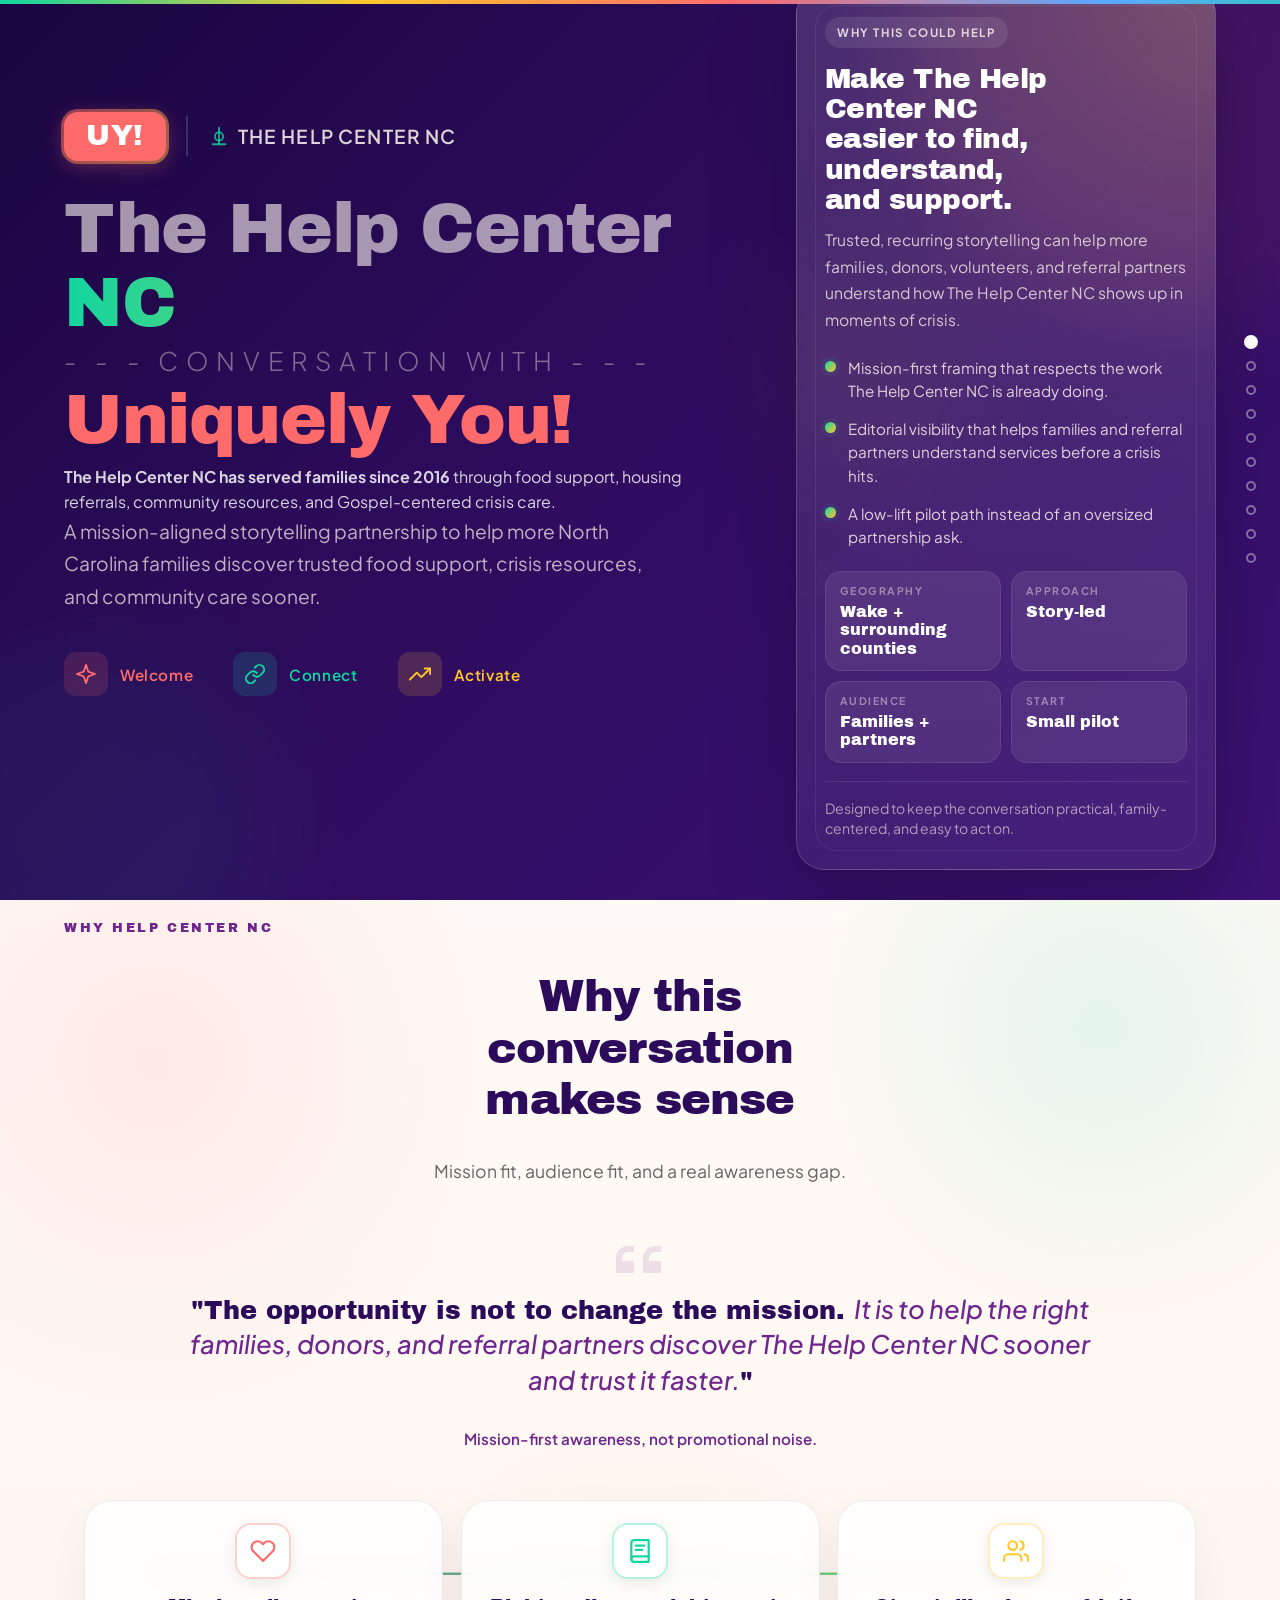
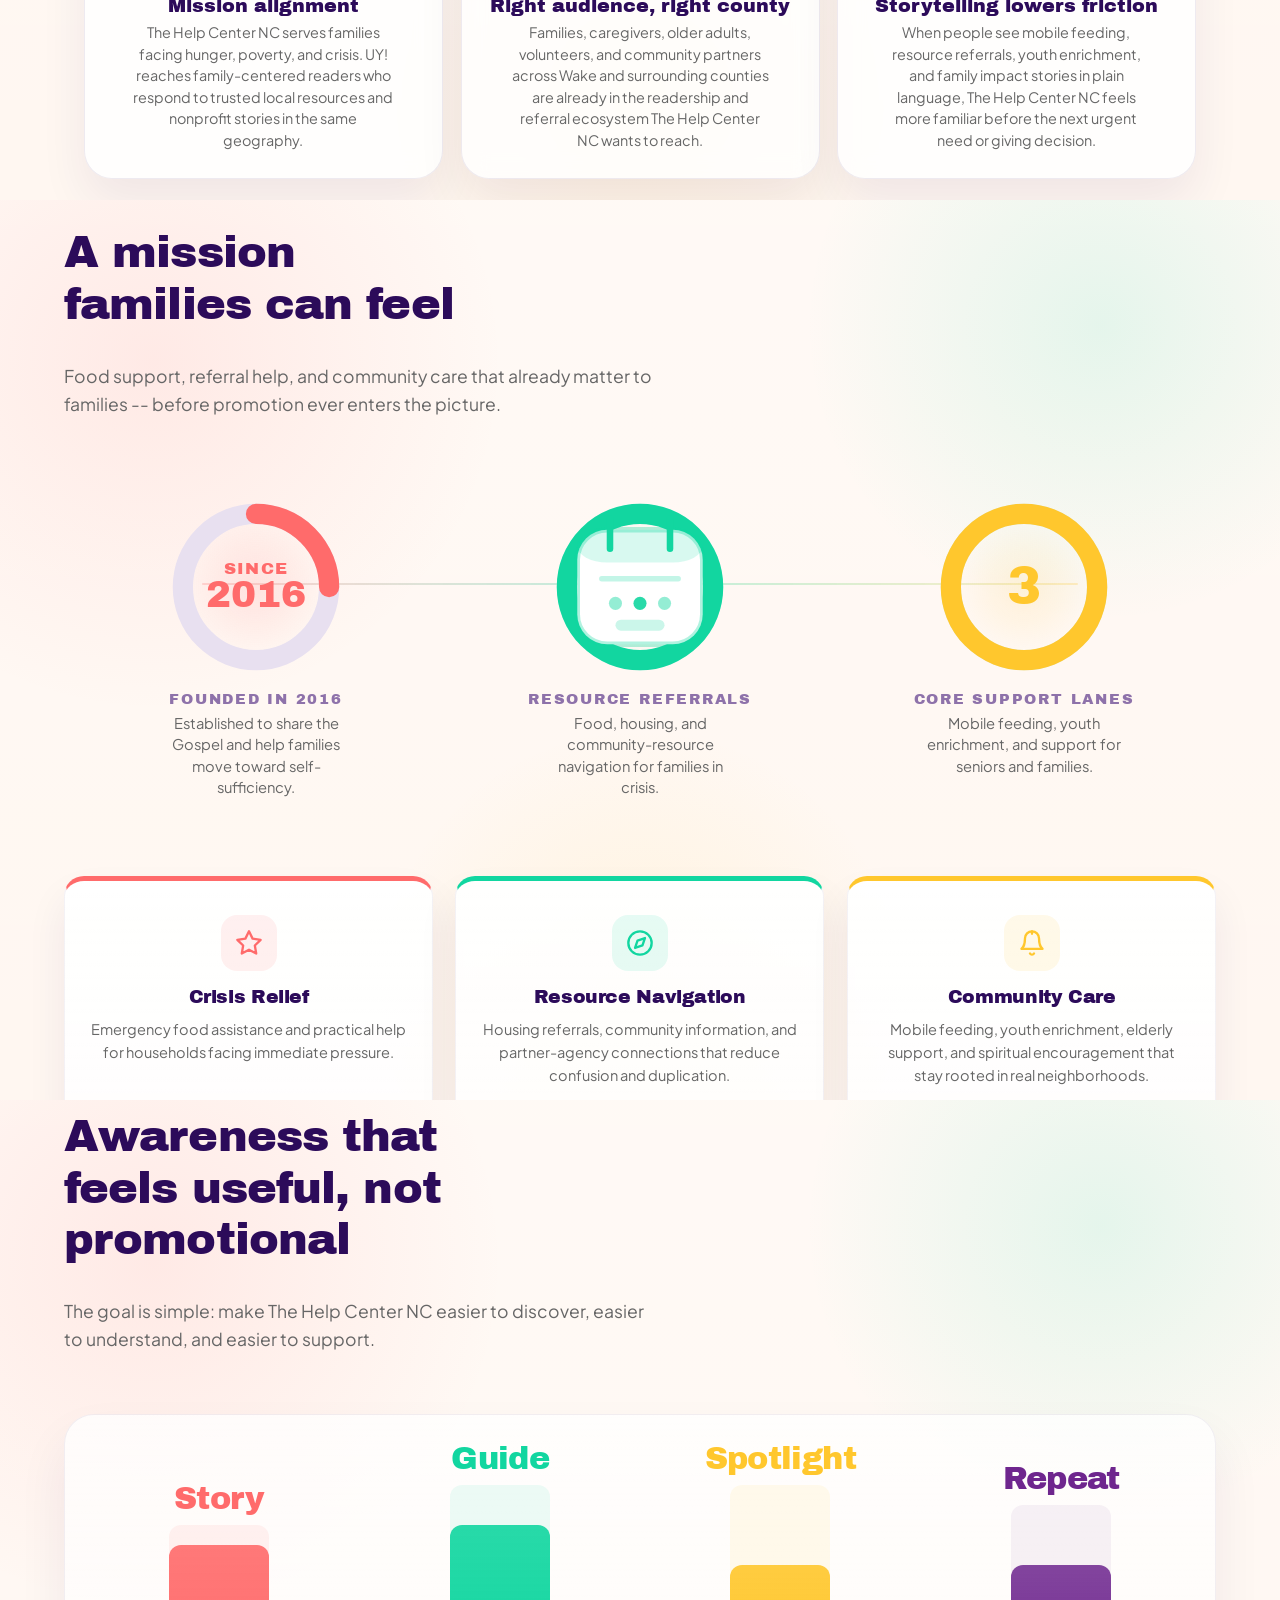
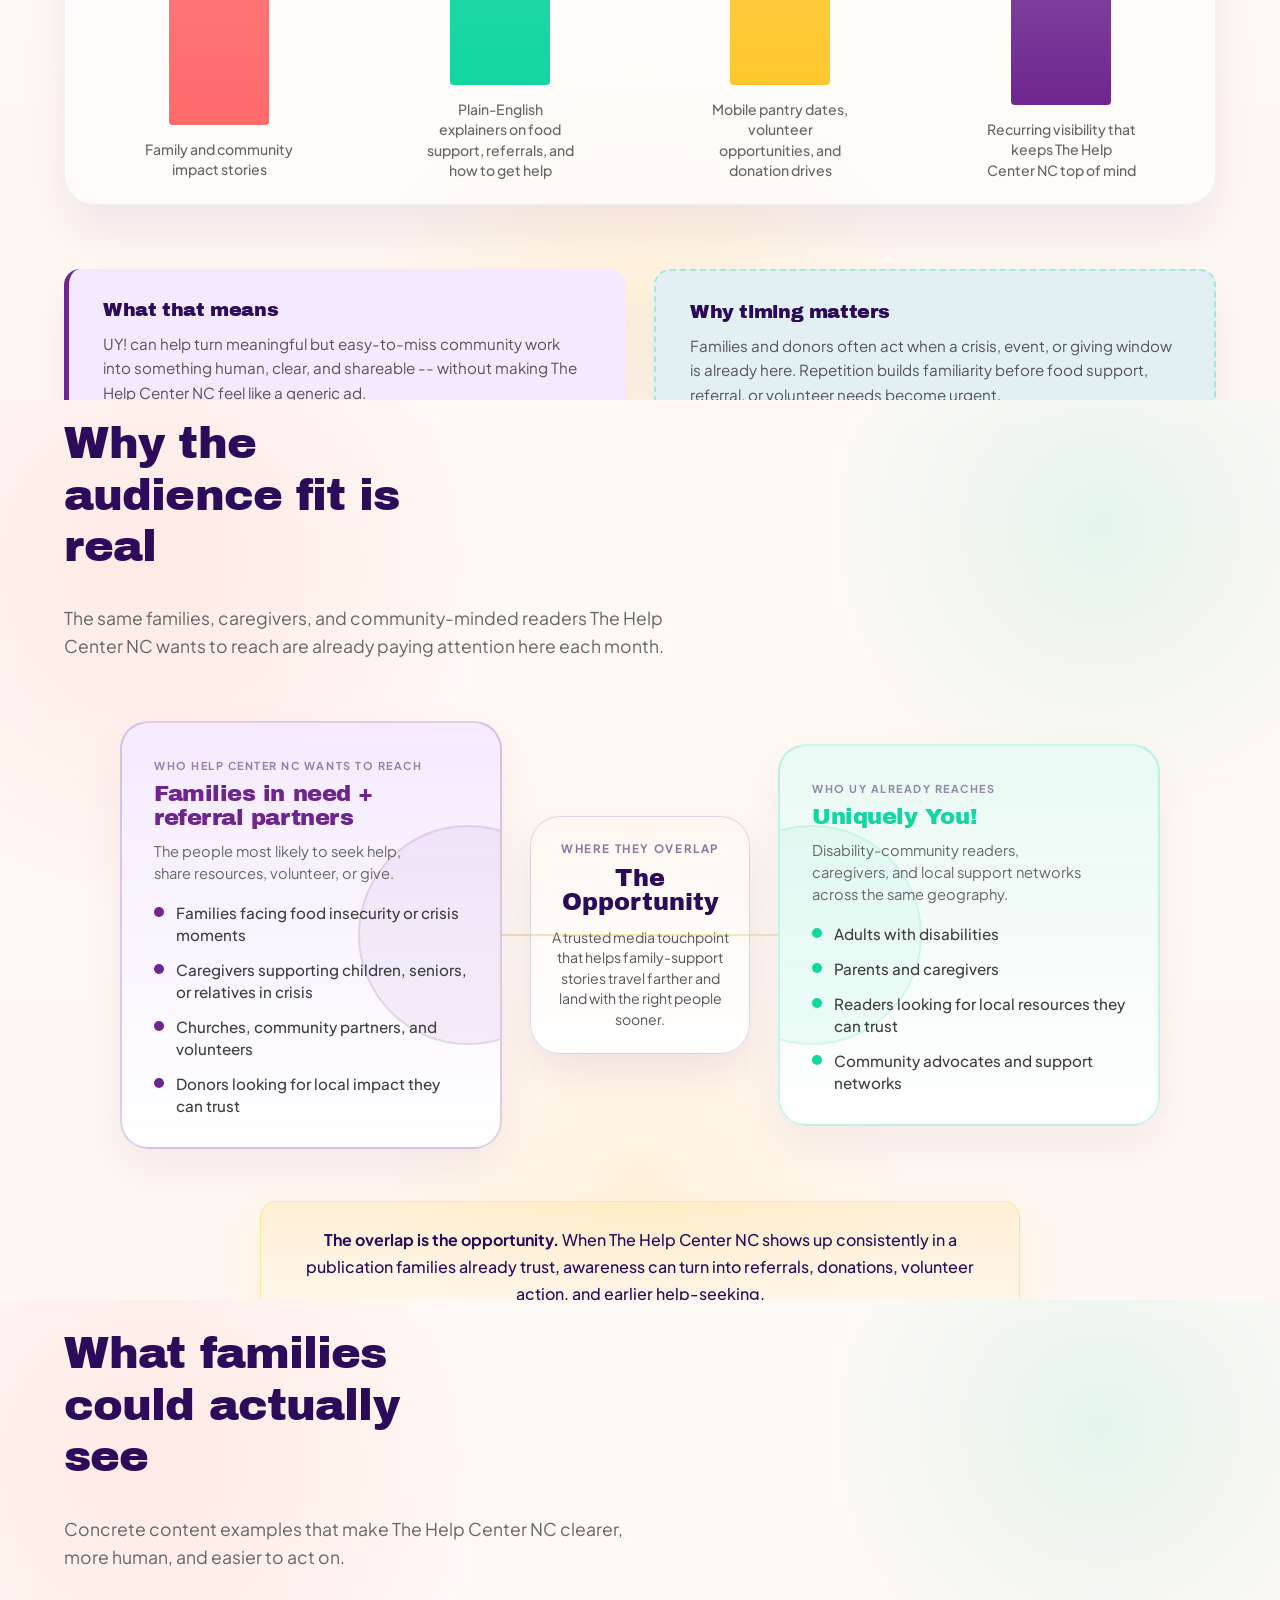
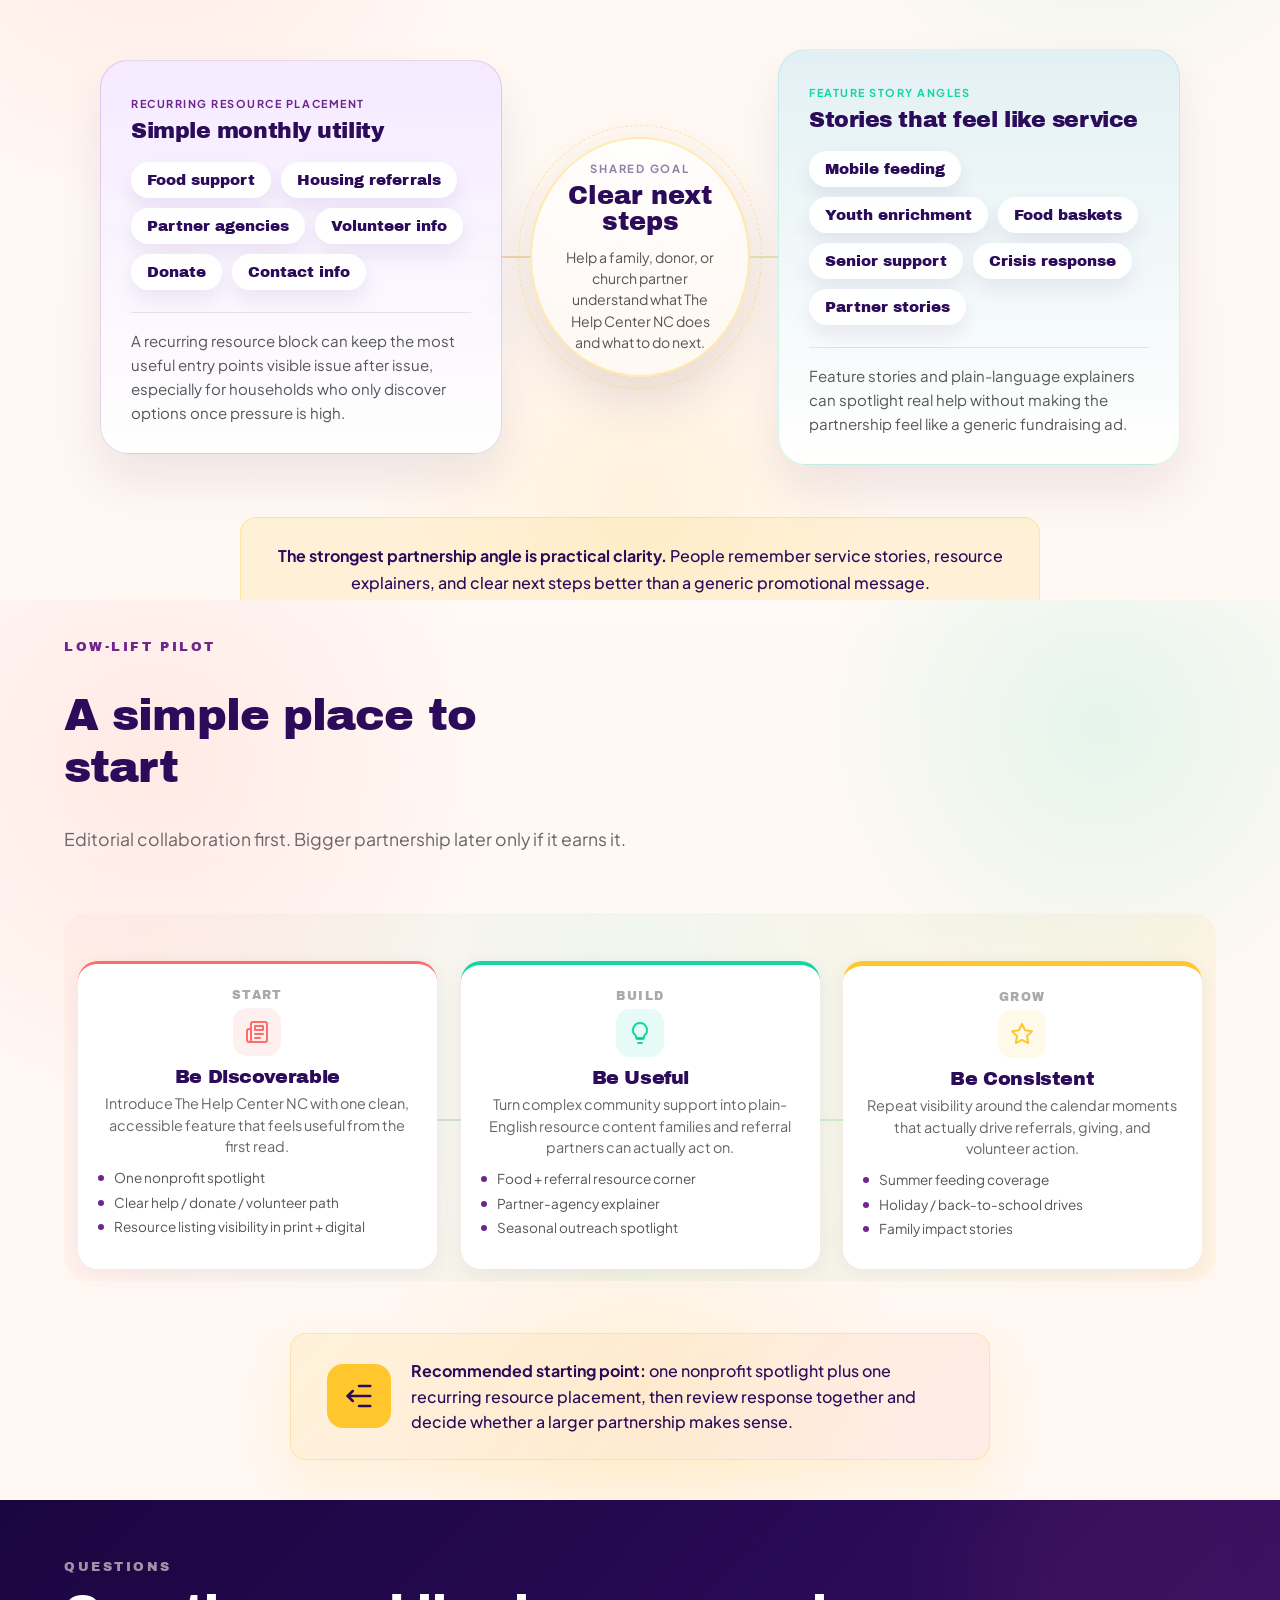
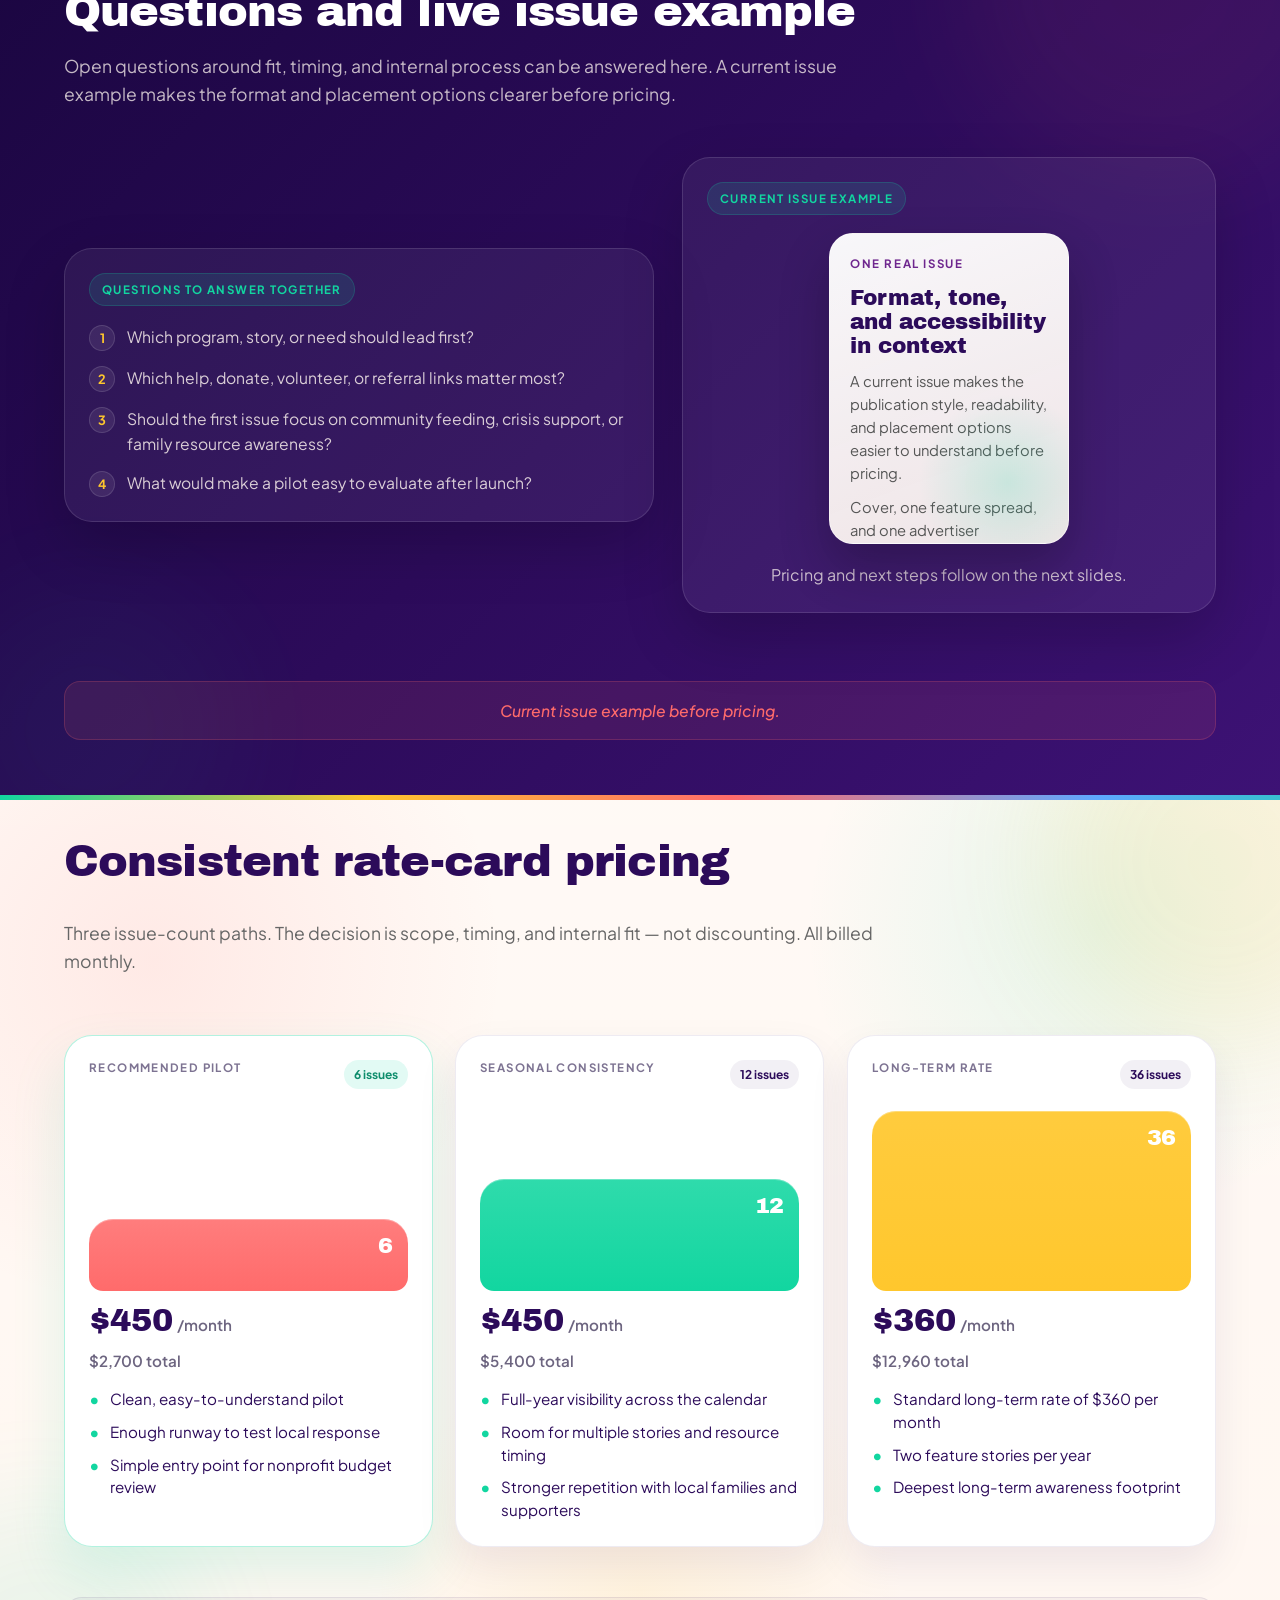
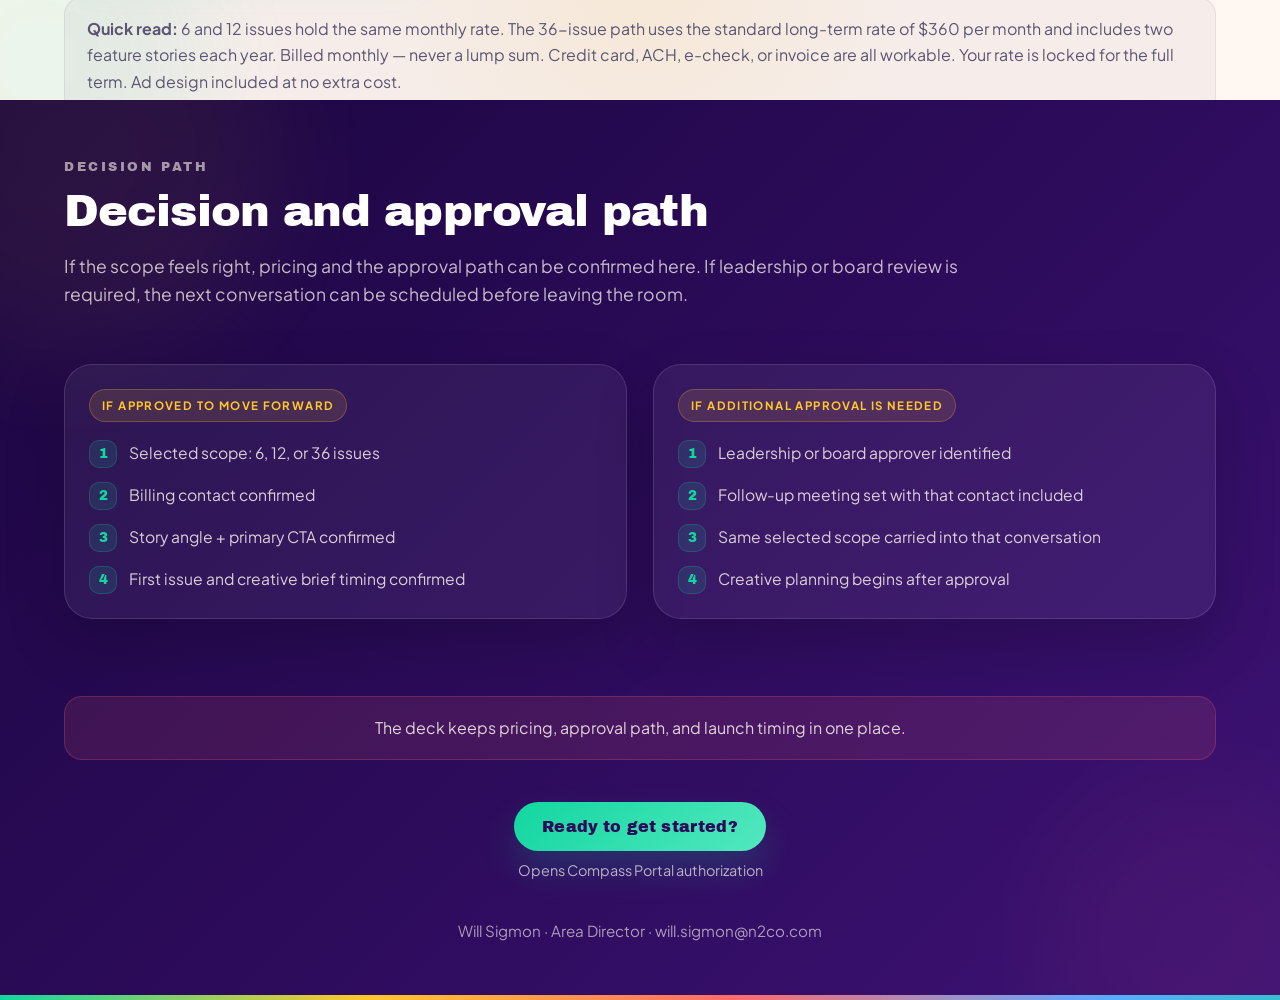
==== public/deck/helpcenternc/index.html @ d97a2492 "feat: add Help Center NC partnership deck" ====
<!DOCTYPE html>
<html lang="en">
<head>
<meta charset="UTF-8">
<meta name="viewport" content="width=device-width, initial-scale=1.0">
<title>The Help Center NC × Uniquely You! — Partnership Conversation</title>
<link rel="preconnect" href="https://fonts.googleapis.com">
<link rel="preconnect" href="https://fonts.gstatic.com" crossorigin>
<link href="https://fonts.googleapis.com/css2?family=Archivo+Black&family=Plus+Jakarta+Sans:ital,wght@0,300;0,400;0,500;0,600;0,700;1,400;1,500&display=swap" rel="stylesheet">
<style>
/* ================================================================
   RESET & CUSTOM PROPERTIES
   ================================================================ */
*, *::before, *::after { margin: 0; padding: 0; box-sizing: border-box; }

:root {
  --cream: #FFF7F1;
  --dark: #2C0B5A;
  --dark-mid: #3D1275;
  --body: #333333;
  --coral: #FF6B6B;
  --teal: #12D6A0;
  --gold: #FFC72D;
  --purple-sec: #6E268E;
  --blue: #5EA8FF;
  --lavender: #F5E9FF;
  --peach: #FFE5D1;
  --mint: #E2F0F3;
  --rainbow: linear-gradient(90deg, #12D6A0, #FFC72D, #FF6B6B, #5EA8FF);
  --spring: cubic-bezier(0.34, 1.56, 0.64, 1);
  --ease-out-expo: cubic-bezier(0.16, 1, 0.3, 1);
  --display: 'Archivo Black', sans-serif;
  --sans: 'Plus Jakarta Sans', system-ui, sans-serif;
}

html {
  scroll-snap-type: y mandatory;
  scroll-behavior: smooth;
  overflow-x: hidden;
}

body {
  font-family: var(--sans);
  color: var(--body);
  background: var(--cream);
  -webkit-font-smoothing: antialiased;
  -moz-osx-font-smoothing: grayscale;
  overflow-x: hidden;
}

h1, h2, h3, h4 {
  font-family: var(--display);
  font-weight: 400;
  letter-spacing: -0.02em;
}

/* ================================================================
   RAINBOW BAR — fixed top shimmer
   ================================================================ */
.rainbow-bar {
  position: fixed;
  top: 0; left: 0;
  width: 100%; height: 4px;
  background: linear-gradient(90deg, #12D6A0, #FFC72D, #FF6B6B, #5EA8FF, #12D6A0, #FFC72D, #FF6B6B, #5EA8FF);
  background-size: 200% 100%;
  animation: shimmer 4s linear infinite;
  z-index: 1000;
}
@keyframes shimmer {
  0% { background-position: 0% 0%; }
  100% { background-position: -200% 0%; }
}

/* ================================================================
   DOT NAV — right-side with hover labels
   ================================================================ */
.dot-nav {
  position: fixed;
  right: 24px; top: 50%;
  transform: translateY(-50%);
  z-index: 999;
  display: flex; flex-direction: column;
  gap: 14px;
}
.dot-nav a {
  width: 10px; height: 10px;
  border-radius: 50%;
  border: 2px solid rgba(44, 11, 90, 0.3);
  background: transparent;
  cursor: pointer;
  transition: all 0.3s ease;
  position: relative;
  display: block;
  text-decoration: none;
}
.dot-nav a::after {
  content: attr(data-label);
  position: absolute;
  right: 22px; top: 50%;
  transform: translateY(-50%);
  background: var(--dark);
  color: #fff;
  font-family: var(--sans);
  font-size: 0.75rem; font-weight: 600;
  padding: 4px 10px;
  border-radius: 6px;
  white-space: nowrap;
  opacity: 0; pointer-events: none;
  transition: opacity 0.2s ease;
}
.dot-nav a:hover::after { opacity: 1; }
.dot-nav.on-dark a { border-color: rgba(255,255,255,0.4); }
.dot-nav.on-dark a::after { background: #fff; color: var(--dark); }
.dot-nav a.active {
  background: var(--dark);
  border-color: var(--dark);
  transform: scale(1.4);
}
.dot-nav.on-dark a.active {
  background: #fff;
  border-color: #fff;
}

/* ================================================================
   SLIDE BASE
   ================================================================ */
.slide {
  width: 100vw;
  height: 100vh;
  min-height: 100vh;
  max-height: 100vh;
  scroll-snap-align: start;
  position: relative;
  overflow: hidden;
  display: flex;
  align-items: center;
  justify-content: center;
  padding: 60px 64px;
}
.slide--dark {
  background: linear-gradient(135deg, #1a0640 0%, var(--dark) 40%, #3D1275 100%);
  color: #fff;
}
.slide--cream {
  background: var(--cream);
  color: var(--body);
}
.slide--cream::before {
  content: '';
  position: absolute;
  inset: 0;
  background:
    radial-gradient(circle at 12% 18%, rgba(255,107,107,0.11), transparent 26%),
    radial-gradient(circle at 86% 14%, rgba(18,214,160,0.11), transparent 22%),
    radial-gradient(circle at 50% 88%, rgba(255,199,45,0.10), transparent 26%),
    linear-gradient(180deg, rgba(255,255,255,0.32), rgba(255,255,255,0));
  pointer-events: none;
  z-index: 0;
}
.slide-inner {
  max-width: 1200px;
  width: 100%;
  height: 100%;
  position: relative;
  z-index: 2;
  display: flex;
  flex-direction: column;
  justify-content: center;
  gap: 24px;
}

/* Paper grain texture overlay */
.slide::after {
  display: none;
}

/* ================================================================
   FLOATING ORBS — parallax shapes
   ================================================================ */
.orb {
  position: absolute;
  border-radius: 50%;
  pointer-events: none;
  z-index: 1;
  filter: blur(56px);
  animation: none !important;
}

/* Presentation stability overrides */
.float-shape,
.rainbow-bar,
.cover-gradient-strip,
.s8-rainbow,
.s8-preview-stripes span {
  animation: none !important;
}

.cover-aside,
.s4-context-card,
.s5-fit-panel,
.s5-fit-badge,
.s6-panel,
.s6-hub,
.s7-step,
.s8-question-card,
.s8-preview-card,
.s9-plan,
.s10-card {
  -webkit-backdrop-filter: none !important;
  backdrop-filter: none !important;
}

/* ================================================================
   REVEAL ANIMATION SYSTEM
   ================================================================ */
[data-reveal] {
  opacity: 0;
  will-change: opacity, transform;
  transition: opacity 0.7s ease, transform 0.8s var(--spring, cubic-bezier(0.34, 1.56, 0.64, 1));
}
[data-reveal="up"]    { transform: translateY(40px); }
[data-reveal="down"]  { transform: translateY(-40px); }
[data-reveal="left"]  { transform: translateX(-40px); }
[data-reveal="right"] { transform: translateX(40px); }
[data-reveal="scale"] { transform: scale(0.85); }
[data-reveal="fade"]  { transform: none; }
/* Fallback: if JS observer fails, show content after 1s */
@keyframes forceReveal { to { opacity: 1; transform: none; } }
[data-reveal] { animation: forceReveal 0s 1s forwards; }
/* Also ensure .animate-dependent elements become visible */
/* SVG elements rendered in final state — no animation glitch risk */

[data-reveal].visible {
  opacity: 1 !important;
  transform: none !important;
  transition: opacity 0.6s ease, transform 0.75s var(--spring);
}

/* ================================================================
   SLIDE 1 — COVER
   ================================================================ */
/* Animated gradient bar inside cover */
.cover-gradient-strip {
  width: 100%; height: 6px;
  border-radius: 3px;
  background: linear-gradient(90deg, #12D6A0, #FFC72D, #FF6B6B, #5EA8FF, #12D6A0);
  background-size: 200% 100%;
  animation: shimmer 3s linear infinite;
  margin-bottom: 36px;
  position: relative;
  overflow: hidden;
}
.cover-gradient-strip::after {
  content: '';
  position: absolute;
  top: 0; left: -100%; width: 50%; height: 100%;
  background: linear-gradient(90deg, transparent, rgba(255,255,255,0.6), transparent);
  animation: stripShimmer 2.5s ease-in-out infinite;
}
@keyframes stripShimmer {
  0% { left: -50%; }
  100% { left: 150%; }
}

.cover-logos {
  display: flex;
  align-items: center;
  gap: 20px;
  margin-bottom: 32px;
}

.uy-mark {
  display: inline-flex;
  align-items: center;
  justify-content: center;
  background: var(--coral);
  color: #fff;
  font-family: var(--display);
  font-size: 1.8rem;
  padding: 10px 22px;
  border-radius: 14px;
  letter-spacing: 0.02em;
  line-height: 1;
  box-shadow: 0 4px 20px rgba(255,107,107,0.35);
  position: relative;
}
.uy-mark::after {
  content: '';
  position: absolute; inset: -3px;
  border-radius: 17px;
  background: linear-gradient(135deg, var(--coral), var(--gold));
  z-index: -1;
  opacity: 0.5;
}

.logo-divider {
  width: 2px; height: 40px;
  background: rgba(255,255,255,0.15);
  border-radius: 1px;
}

.ma-logotype {
  font-family: var(--sans);
  font-size: 1.2rem;
  font-weight: 600;
  color: rgba(255,247,241,0.85);
  letter-spacing: 0.06em;
  text-transform: uppercase;
  display: flex;
  align-items: center;
  gap: 8px;
}

/* Leaf SVG icon for MA logo */
.ma-leaf-icon { width: 22px; height: 22px; flex-shrink: 0; }

.cover-title {
  font-size: clamp(2.8rem, 5.5vw, 4.8rem);
  line-height: 1.05;
  color: #fff;
  margin-bottom: 8px;
}
.cover-title .line-modern { display: block; color: rgba(255,247,241,0.6); }
.cover-title .line-apotheca {
  display: block;
  background: linear-gradient(90deg, var(--teal), var(--gold));
  -webkit-background-clip: text;
  -webkit-text-fill-color: transparent;
  background-clip: text;
}
.cover-title .line-cross {
  display: block;
  font-family: var(--sans);
  font-weight: 300;
  font-size: clamp(1rem, 2vw, 1.6rem);
  color: rgba(255,247,241,0.4);
  letter-spacing: 0.3em;
  text-transform: uppercase;
  margin: 8px 0;
}
.cover-title .line-uy {
  display: block;
  color: var(--coral);
}

/* Subtitle text reveal */
.text-reveal-mask {
  overflow: hidden;
  display: block;
}
.text-reveal-inner {
  display: block;
  transform: translateY(110%);
  animation: textSlideUp 0.9s var(--ease-out-expo) 0.8s forwards;
}
@keyframes textSlideUp {
  to { transform: translateY(0); }
}

.cover-subtitle {
  font-size: clamp(1rem, 1.8vw, 1.2rem);
  color: rgba(255,247,241,0.7);
  max-width: 600px;
  line-height: 1.7;
  font-weight: 400;
  margin-bottom: 40px;
}

/* Three pillars with SVG icons */
.cover-pillars {
  display: flex;
  gap: 40px;
  margin-bottom: 48px;
}
.cover-pillar {
  display: flex;
  align-items: center;
  gap: 12px;
}
.cover-pillar-icon {
  width: 44px; height: 44px;
  border-radius: 12px;
  display: flex;
  align-items: center;
  justify-content: center;
}
.cover-pillar-icon svg { width: 22px; height: 22px; }
.cover-pillar-icon--coral { background: rgba(255,107,107,0.15); }
.cover-pillar-icon--teal  { background: rgba(18,214,160,0.15); }
.cover-pillar-icon--gold  { background: rgba(255,199,45,0.15); }
.cover-pillar-label {
  font-weight: 600;
  font-size: 0.95rem;
  letter-spacing: 0.04em;
}
.cover-pillar-label--coral { color: var(--coral); }
.cover-pillar-label--teal  { color: var(--teal); }
.cover-pillar-label--gold  { color: var(--gold); }

.cover-footer {
  display: flex;
  justify-content: space-between;
  color: rgba(255,247,241,0.4);
  font-size: 0.85rem;
  font-weight: 400;
  padding-top: 20px;
  border-top: 1px solid rgba(255,255,255,0.06);
}

.cover-layout {
  display: grid;
  grid-template-columns: minmax(0, 1.15fr) minmax(320px, 420px);
  gap: 56px;
  align-items: center;
  margin-bottom: 42px;
}

.cover-copy {
  max-width: 720px;
}

.cover-aside {
  position: relative;
  padding: 30px 28px;
  border-radius: 28px;
  background:
    linear-gradient(180deg, rgba(255,255,255,0.14), rgba(255,255,255,0.06)),
    radial-gradient(circle at top right, rgba(255,199,45,0.18), transparent 38%);
  border: 1px solid rgba(255,255,255,0.14);
  box-shadow: 0 30px 80px rgba(14, 3, 36, 0.34);
  overflow: hidden;
  backdrop-filter: blur(16px);
}

.cover-aside::before {
  content: '';
  position: absolute;
  inset: auto -20% -30% auto;
  width: 220px;
  height: 220px;
  border-radius: 50%;
  background: radial-gradient(circle, rgba(18,214,160,0.22), transparent 68%);
  pointer-events: none;
}

.cover-aside::after {
  content: '';
  position: absolute;
  inset: 18px;
  border-radius: 22px;
  border: 1px solid rgba(255,255,255,0.08);
  pointer-events: none;
}

.cover-aside-kicker {
  display: inline-flex;
  align-items: center;
  gap: 8px;
  padding: 8px 12px;
  border-radius: 999px;
  background: rgba(255,255,255,0.09);
  color: rgba(255,247,241,0.82);
  font-size: 0.72rem;
  font-weight: 700;
  letter-spacing: 0.14em;
  text-transform: uppercase;
  margin-bottom: 16px;
}

.cover-aside-title {
  font-family: var(--display);
  font-size: 1.75rem;
  line-height: 1.08;
  color: #fff;
  margin-bottom: 12px;
  max-width: 12ch;
}

.cover-aside-copy {
  font-size: 0.98rem;
  line-height: 1.7;
  color: rgba(255,247,241,0.76);
  margin-bottom: 22px;
}

.cover-aside-list {
  list-style: none;
  display: grid;
  gap: 14px;
  margin-bottom: 22px;
}

.cover-aside-list li {
  display: flex;
  align-items: flex-start;
  gap: 12px;
  color: rgba(255,247,241,0.82);
  line-height: 1.55;
  font-size: 0.95rem;
}

.cover-aside-list li::before {
  content: '';
  width: 11px;
  height: 11px;
  border-radius: 50%;
  margin-top: 0.32rem;
  flex-shrink: 0;
  background: linear-gradient(135deg, var(--teal), var(--gold));
  box-shadow: 0 0 0 4px rgba(18,214,160,0.08);
}

.cover-aside-meta {
  display: grid;
  grid-template-columns: repeat(2, minmax(0, 1fr));
  gap: 10px;
  margin-bottom: 18px;
}

.cover-meta-pill {
  padding: 12px 14px;
  border-radius: 16px;
  background: rgba(255,255,255,0.08);
  border: 1px solid rgba(255,255,255,0.08);
}

.cover-meta-label {
  display: block;
  font-size: 0.66rem;
  font-weight: 700;
  letter-spacing: 0.14em;
  text-transform: uppercase;
  color: rgba(255,247,241,0.44);
  margin-bottom: 6px;
}

.cover-meta-value {
  display: block;
  color: #fff;
  font-family: var(--display);
  font-size: 1rem;
  line-height: 1.15;
}

.cover-aside-note {
  padding-top: 16px;
  border-top: 1px solid rgba(255,255,255,0.1);
  color: rgba(255,247,241,0.58);
  font-size: 0.88rem;
  line-height: 1.45;
}

/* Floating geometric shapes */
.float-shape {
  position: absolute;
  pointer-events: none;
  z-index: 1;
  opacity: 0.06;
}
@keyframes floatDrift {
  0%, 100% { transform: translate(0, 0) rotate(0deg); }
  25% { transform: translate(10px, -15px) rotate(5deg); }
  50% { transform: translate(-5px, -25px) rotate(-3deg); }
  75% { transform: translate(15px, -10px) rotate(7deg); }
}

/* ================================================================
   SLIDE 2 — WHY MODERN APOTHECA
   ================================================================ */
.s2-quote {
  font-family: var(--display);
  font-size: clamp(1.3rem, 2.2vw, 1.6rem);
  line-height: 1.3;
  color: var(--dark);
  text-align: center;
  max-width: 900px;
  margin: 0 auto 8px;
  position: relative;
}
.s2-quote::before {
  content: '';
  display: block;
  width: 48px; height: 36px;
  margin: 0 auto 10px;
  background: var(--purple-sec);
  opacity: 0.12;
  -webkit-mask-image: url("data:image/svg+xml,%3Csvg viewBox='0 0 80 60' xmlns='http://www.w3.org/2000/svg'%3E%3Cpath d='M0 40V20C0 9 9 0 20 0h10v10H20C15 10 10 15 10 20v5h20v20H0zm45 0V20C45 9 54 0 65 0h10v10H65C60 10 55 15 55 20v5h20v20H45z'/%3E%3C/svg%3E");
  mask-image: url("data:image/svg+xml,%3Csvg viewBox='0 0 80 60' xmlns='http://www.w3.org/2000/svg'%3E%3Cpath d='M0 40V20C0 9 9 0 20 0h10v10H20C15 10 10 15 10 20v5h20v20H0zm45 0V20C45 9 54 0 65 0h10v10H65C60 10 55 15 55 20v5h20v20H45z'/%3E%3C/svg%3E");
  -webkit-mask-size: contain;
  mask-size: contain;
  -webkit-mask-repeat: no-repeat;
  mask-repeat: no-repeat;
  -webkit-mask-position: center;
  mask-position: center;
}
.s2-quote-em {
  color: var(--purple-sec);
  font-style: italic;
  font-family: var(--sans);
  font-weight: 500;
}
.s2-author {
  text-align: center;
  font-weight: 600;
  color: var(--purple-sec);
  font-size: 0.95rem;
  margin-bottom: 28px;
}

/* Timeline path */
.s2-timeline {
  display: flex;
  align-items: flex-start;
  position: relative;
  padding: 0 20px;
  gap: 18px;
}
.s2-timeline::before {
  content: '';
  position: absolute;
  top: 72px; left: 90px; right: 90px;
  height: 3px;
  background: linear-gradient(90deg, var(--coral), var(--teal), var(--gold));
  border-radius: 99px;
  z-index: 0;
  clip-path: inset(0 100% 0 0);
  transition: clip-path 1.2s var(--ease-out-expo);
}
.s2-timeline.line-drawn::before {
  clip-path: inset(0 0% 0 0);
}
.s2-tl-item {
  flex: 1;
  display: flex;
  flex-direction: column;
  align-items: center;
  text-align: center;
  position: relative;
  z-index: 1;
  padding: 22px 20px 26px;
  background: rgba(255,255,255,0.82);
  border: 1px solid rgba(44,11,90,0.08);
  border-radius: 28px;
  box-shadow: 0 24px 48px rgba(44,11,90,0.07);
  backdrop-filter: blur(12px);
}
.s2-tl-dot {
  width: 56px; height: 56px;
  border-radius: 16px;
  display: flex;
  align-items: center;
  justify-content: center;
  margin-bottom: 16px;
  box-shadow: 0 4px 16px rgba(0,0,0,0.08);
}
.s2-tl-dot svg { width: 26px; height: 26px; }
.s2-tl-dot--coral { background: #fff; border: 2px solid rgba(255,107,107,0.3); }
.s2-tl-dot--teal  { background: #fff; border: 2px solid rgba(18,214,160,0.3); }
.s2-tl-dot--gold  { background: #fff; border: 2px solid rgba(255,199,45,0.3); }
.s2-tl-title {
  font-family: var(--display);
  font-size: 1.2rem;
  color: var(--dark);
  margin-bottom: 6px;
}
.s2-tl-desc {
  font-size: 0.9rem;
  color: #666;
  line-height: 1.5;
  max-width: 260px;
}

/* ================================================================
   SLIDE 3 — WHAT UY BRINGS (infographic)
   ================================================================ */
.s3-infographic {
  display: grid;
  grid-template-columns: 1fr 1fr 1fr;
  gap: 36px;
  margin-bottom: 44px;
  position: relative;
  padding: 18px 18px 10px;
}
.s3-infographic::before {
  content: '';
  position: absolute;
  top: 104px;
  left: 12%;
  right: 12%;
  height: 2px;
  border-radius: 999px;
  background: linear-gradient(90deg, rgba(255,107,107,0.24), rgba(18,214,160,0.28), rgba(255,199,45,0.24));
  z-index: 0;
}
.s3-viz {
  display: flex;
  flex-direction: column;
  align-items: center;
  text-align: center;
  position: relative;
  z-index: 1;
}
.s3-viz-mark {
  position: relative;
  width: 180px;
  height: 180px;
  margin: 0 auto;
  display: flex;
  align-items: center;
  justify-content: center;
  transform-origin: center;
}
.s3-viz-mark::before {
  content: '';
  position: absolute;
  inset: 16px;
  border-radius: 50%;
  background: radial-gradient(circle, rgba(255,107,107,0.12), transparent 65%);
  z-index: 0;
}
.s3-viz:nth-child(2) .s3-viz-mark::before {
  background: radial-gradient(circle, rgba(18,214,160,0.12), transparent 65%);
}
.s3-viz:nth-child(3) .s3-viz-mark::before {
  background: radial-gradient(circle, rgba(255,199,45,0.14), transparent 65%);
}
.s3-viz-mark svg {
  width: 180px;
  height: 180px;
  display: block;
  position: relative;
  z-index: 1;
}
.js-ready .s3-viz-mark {
  opacity: 0;
  transform: translateY(24px) scale(0.84);
  transition: transform 0.9s var(--spring), opacity 0.55s ease;
}
.js-ready .s3-viz-mark.animate {
  opacity: 1;
  transform: none;
}
.s3-viz-label {
  font-family: var(--display);
  font-size: 0.92rem;
  letter-spacing: 0.12em;
  text-transform: uppercase;
  color: rgba(61,18,117,0.58);
  margin-top: 14px;
  margin-bottom: 6px;
}
.s3-viz-desc {
  font-size: 0.92rem;
  color: #666;
  line-height: 1.45;
  max-width: 18ch;
  margin: 0 auto;
}

/* Donut chart */
.donut-wrap { position: relative; }
.donut-ring {
  stroke-dasharray: 408;
  stroke-dashoffset: 306;
  transform: rotate(-90deg);
  transform-origin: center;
}
.donut-center-text {
  position: absolute;
  inset: 0;
  display: flex;
  flex-direction: column;
  align-items: center;
  justify-content: center;
  gap: 2px;
  font-family: var(--display);
  color: var(--coral);
  line-height: 0.92;
  text-align: center;
  opacity: 1;
}
.donut-center-text .donut-kicker {
  font-size: 1.05rem;
  letter-spacing: 0.08em;
  text-transform: uppercase;
}
.donut-center-text .donut-value {
  font-size: 2.35rem;
}
.s3-icon-badge {
  position: absolute;
  inset: 0;
  display: flex;
  align-items: center;
  justify-content: center;
}
.s3-hero-number {
  position: absolute;
  inset: 0;
  display: flex;
  align-items: center;
  justify-content: center;
  font-family: var(--display);
  font-size: 3.2rem;
  line-height: 1;
}

/* Pillars as tall vertical cards */
.s3-pillars {
  display: grid;
  grid-template-columns: repeat(3, 1fr);
  gap: 22px;
}
.s3-pillar {
  background: linear-gradient(180deg, rgba(255,255,255,0.94), rgba(255,255,255,0.86));
  border-radius: 20px;
  padding: 34px 26px;
  box-shadow: 0 22px 40px rgba(44,11,90,0.07);
  border: 1px solid rgba(44,11,90,0.05);
  border-top: 5px solid transparent;
  transition: transform 0.3s var(--spring), box-shadow 0.3s ease;
  display: flex;
  flex-direction: column;
  align-items: center;
  text-align: center;
  min-height: 228px;
}
.s3-pillar:hover {
  transform: translateY(-6px);
  box-shadow: 0 12px 40px rgba(44,11,90,0.08);
}
.s3-pillar--coral { border-top-color: var(--coral); }
.s3-pillar--teal  { border-top-color: var(--teal); }
.s3-pillar--gold  { border-top-color: var(--gold); }
.s3-pillar-icon {
  width: 56px; height: 56px;
  border-radius: 16px;
  display: flex;
  align-items: center;
  justify-content: center;
  margin-bottom: 16px;
}
.s3-pillar-icon svg { width: 28px; height: 28px; }
.s3-pillar h3 {
  font-size: 1.18rem;
  color: var(--dark);
  line-height: 1.1;
  margin-bottom: 10px;
}
.s3-pillar p {
  font-size: 0.91rem;
  color: #666;
  line-height: 1.6;
  max-width: 30ch;
}

/* ================================================================
   SLIDE 4 — CREDIBILITY (animated bar chart)
   ================================================================ */
.s4-chart {
  display: grid;
  grid-template-columns: repeat(4, 1fr);
  gap: 28px;
  margin-bottom: 40px;
  align-items: flex-end;
  padding: 28px 28px 24px;
  background: linear-gradient(180deg, rgba(255,255,255,0.76), rgba(255,255,255,0.52));
  border: 1px solid rgba(44,11,90,0.06);
  border-radius: 30px;
  box-shadow: 0 26px 50px rgba(44,11,90,0.07);
}
.s4-bar-col {
  display: flex;
  flex-direction: column;
  align-items: center;
  text-align: center;
}
.s4-bar-value {
  font-family: var(--display);
  font-size: clamp(1.4rem, 2.5vw, 2rem);
  letter-spacing: -0.02em;
  margin-bottom: 10px;
  line-height: 1;
}
.s4-bar-track {
  width: 100%;
  max-width: 100px;
  border-radius: 12px 12px 4px 4px;
  overflow: hidden;
  position: relative;
}
.s4-bar-fill {
  width: 100%;
  border-radius: 12px 12px 0 0;
  /* Heights set inline via data-target-height, applied by JS or default to full */
  transform-origin: bottom center;
}
.js-ready .s4-bar-fill {
  transform: scaleY(0.08);
  opacity: 0.55;
  transition: transform 0.95s var(--spring), opacity 0.5s ease;
}
.js-ready .s4-bar-fill.animate {
  transform: scaleY(1);
  opacity: 1;
}
.s4-bar-label {
  font-size: 0.88rem;
  color: #666;
  font-weight: 500;
  margin-top: 14px;
  line-height: 1.45;
  max-width: 15ch;
}

.s4-context {
  display: grid;
  grid-template-columns: 1fr 1fr;
  gap: 28px;
}
.s4-context-card {
  padding: 30px 34px;
  border-radius: 16px;
  position: relative;
  overflow: hidden;
  box-shadow: 0 20px 40px rgba(44,11,90,0.06);
}
.s4-context-card--quote {
  background: var(--lavender);
  border-left: 5px solid var(--purple-sec);
}
.s4-context-card--aside {
  background: var(--mint);
  border: 2px dashed rgba(18,214,160,0.3);
}
.s4-context-card h3 {
  font-size: 1.2rem;
  color: var(--dark);
  margin-bottom: 12px;
}
.s4-context-card p {
  font-size: 0.95rem;
  color: #555;
  line-height: 1.6;
  max-width: 44ch;
}

/* ================================================================
   SLIDE 5 — AUDIENCE FIT
   ================================================================ */
.s5-fit-layout {
  display: grid;
  grid-template-columns: minmax(0, 1fr) 220px minmax(0, 1fr);
  gap: 28px;
  align-items: center;
  max-width: 1040px;
  margin: 0 auto 28px;
  position: relative;
}
.s5-fit-layout::before {
  content: '';
  position: absolute;
  left: 50%;
  top: 50%;
  width: 320px;
  height: 190px;
  transform: translate(-50%, -50%);
  border-radius: 999px;
  background: radial-gradient(circle, rgba(255,199,45,0.16), rgba(255,199,45,0.04) 52%, transparent 72%);
  pointer-events: none;
  z-index: 0;
}
.s5-fit-layout::after {
  content: '';
  position: absolute;
  left: 18%;
  right: 18%;
  top: 50%;
  height: 2px;
  transform: translateY(-50%);
  background: linear-gradient(90deg, rgba(110,38,142,0.2), rgba(255,199,45,0.4), rgba(18,214,160,0.2));
  z-index: 0;
}
.s5-fit-panel {
  position: relative;
  min-height: 264px;
  padding: 30px 32px;
  border-radius: 28px;
  overflow: hidden;
  box-shadow: 0 20px 48px rgba(44,11,90,0.06);
  z-index: 1;
}
.s5-fit-panel::after {
  content: '';
  position: absolute;
  top: 50%;
  width: 220px;
  height: 220px;
  border-radius: 50%;
  transform: translateY(-50%);
  pointer-events: none;
}
.s5-fit-panel--left {
  background: linear-gradient(180deg, rgba(245,233,255,0.95), rgba(255,255,255,0.98));
  border: 2px solid rgba(110,38,142,0.22);
}
.s5-fit-panel--left::after {
  right: -78px;
  background: rgba(110,38,142,0.06);
  border: 2px solid rgba(110,38,142,0.12);
}
.s5-fit-panel--right {
  background: linear-gradient(180deg, rgba(232,249,243,0.95), rgba(255,255,255,0.98));
  border: 2px solid rgba(18,214,160,0.22);
}
.s5-fit-panel--right::after {
  left: -78px;
  background: rgba(18,214,160,0.06);
  border: 2px solid rgba(18,214,160,0.12);
}
.s5-fit-header {
  position: relative;
  z-index: 1;
  margin-bottom: 18px;
}
.s5-fit-kicker {
  display: inline-block;
  font-size: 0.68rem;
  font-weight: 700;
  letter-spacing: 0.14em;
  text-transform: uppercase;
  color: rgba(44,11,90,0.48);
  margin-bottom: 10px;
}
.s5-fit-title {
  font-family: var(--display);
  font-size: 1.42rem;
  line-height: 1.05;
  letter-spacing: -0.02em;
  margin-bottom: 10px;
}
.s5-fit-subtitle {
  font-size: 0.92rem;
  color: #666;
  line-height: 1.5;
  max-width: 26ch;
}
.s5-fit-list {
  position: relative;
  z-index: 1;
  list-style: none;
  display: grid;
  gap: 13px;
}
.s5-fit-list li {
  display: flex;
  align-items: flex-start;
  gap: 12px;
  font-size: 0.95rem;
  line-height: 1.45;
  color: #3f3f3f;
  font-weight: 500;
}
.s5-fit-list li::before {
  content: '';
  width: 10px;
  height: 10px;
  border-radius: 50%;
  flex-shrink: 0;
  margin-top: 0.32rem;
}
.s5-fit-panel--left .s5-fit-title { color: var(--purple-sec); }
.s5-fit-panel--left .s5-fit-list li::before { background: var(--purple-sec); }
.s5-fit-panel--right .s5-fit-title { color: var(--teal); }
.s5-fit-panel--right .s5-fit-list li::before { background: var(--teal); }
.s5-fit-badge-wrap {
  display: flex;
  justify-content: center;
}
.s5-fit-badge {
  width: 240px;
  padding: 24px 20px;
  border-radius: 30px;
  text-align: center;
  background:
    linear-gradient(180deg, rgba(255,247,241,0.98), rgba(255,255,255,0.98)),
    radial-gradient(circle at top, rgba(255,199,45,0.12), transparent 52%);
  border: 1.5px solid rgba(44,11,90,0.14);
  box-shadow: 0 18px 40px rgba(44,11,90,0.08);
  position: relative;
  z-index: 1;
}
.s5-fit-badge-label {
  display: block;
  font-size: 0.72rem;
  font-weight: 700;
  letter-spacing: 0.14em;
  text-transform: uppercase;
  color: rgba(44,11,90,0.55);
  margin-bottom: 10px;
}
.s5-fit-badge-title {
  font-family: var(--display);
  font-size: 1.5rem;
  line-height: 1.02;
  color: var(--dark);
  margin-bottom: 12px;
}
.s5-fit-badge-copy {
  font-size: 0.88rem;
  color: #555;
  line-height: 1.45;
  max-width: 22ch;
  margin: 0 auto;
}

.s5-callout {
  padding: 24px 36px;
  border-radius: 16px;
  background: linear-gradient(180deg, rgba(255,199,45,0.14), rgba(255,247,241,0.92));
  border: 1px solid rgba(255,199,45,0.35);
  font-weight: 500;
  font-size: 1rem;
  line-height: 1.7;
  color: var(--dark);
  text-align: center;
  max-width: 760px;
  margin: 0 auto;
  box-shadow: 0 18px 36px rgba(255,199,45,0.12);
}

.s6-fit-layout {
  display: grid;
  grid-template-columns: minmax(0, 1fr) 220px minmax(0, 1fr);
  gap: 28px;
  align-items: center;
  max-width: 1080px;
  margin: 18px auto 28px;
  position: relative;
}

.s6-fit-layout::before {
  content: '';
  position: absolute;
  left: 18%;
  right: 18%;
  top: 50%;
  height: 2px;
  transform: translateY(-50%);
  background: linear-gradient(90deg, rgba(110,38,142,0.22), rgba(255,199,45,0.42), rgba(18,214,160,0.22));
  z-index: 0;
}

.s6-panel {
  position: relative;
  z-index: 1;
  padding: 30px 30px 28px;
  border-radius: 28px;
  background: linear-gradient(180deg, rgba(255,255,255,0.95), rgba(255,255,255,0.9));
  border: 1px solid rgba(44,11,90,0.08);
  box-shadow: 0 24px 48px rgba(44,11,90,0.08);
  min-height: 290px;
}

.s6-panel--left {
  background: linear-gradient(180deg, rgba(245,233,255,0.96), rgba(255,255,255,0.92));
  border-color: rgba(110,38,142,0.18);
}

.s6-panel--right {
  background: linear-gradient(180deg, rgba(226,240,243,0.96), rgba(255,255,255,0.92));
  border-color: rgba(18,214,160,0.18);
}

.s6-panel-kicker {
  display: inline-block;
  font-size: 0.68rem;
  font-weight: 700;
  letter-spacing: 0.14em;
  text-transform: uppercase;
  margin-bottom: 10px;
}

.s6-panel--left .s6-panel-kicker { color: var(--purple-sec); }
.s6-panel--right .s6-panel-kicker { color: var(--teal); }

.s6-panel-title {
  font-family: var(--display);
  font-size: 1.38rem;
  line-height: 1.08;
  color: var(--dark);
  margin-bottom: 18px;
}

.s6-chip-grid {
  display: flex;
  flex-wrap: wrap;
  gap: 10px;
  margin-bottom: 22px;
}

.s6-chip {
  display: inline-flex;
  align-items: center;
  justify-content: center;
  padding: 10px 16px;
  border-radius: 999px;
  background: rgba(255,255,255,0.95);
  font-family: var(--display);
  font-size: 0.95rem;
  color: var(--dark);
  box-shadow: 0 10px 20px rgba(44,11,90,0.08);
}

.s6-summary {
  padding-top: 16px;
  border-top: 1px solid rgba(44,11,90,0.1);
  font-size: 0.94rem;
  color: #555;
  line-height: 1.6;
}

.s6-hub-wrap {
  display: flex;
  justify-content: center;
  position: relative;
  z-index: 1;
}

.s6-hub {
  width: 220px;
  min-height: 220px;
  padding: 22px 20px;
  border-radius: 50%;
  display: flex;
  flex-direction: column;
  align-items: center;
  justify-content: center;
  text-align: center;
  background:
    radial-gradient(circle at top, rgba(255,255,255,0.96), rgba(255,247,241,0.98)),
    linear-gradient(180deg, rgba(255,199,45,0.08), rgba(255,255,255,0));
  border: 2px solid rgba(255,199,45,0.34);
  box-shadow: 0 26px 50px rgba(44,11,90,0.1);
  position: relative;
}

.s6-hub::before,
.s6-hub::after {
  content: '';
  position: absolute;
  border-radius: 50%;
  pointer-events: none;
}

.s6-hub::before {
  inset: -14px;
  border: 1px dashed rgba(255,199,45,0.4);
}

.s6-hub::after {
  inset: -28px;
  background: radial-gradient(circle, rgba(255,199,45,0.14), transparent 72%);
  z-index: -1;
}

.s6-hub-kicker {
  font-size: 0.7rem;
  font-weight: 700;
  letter-spacing: 0.16em;
  text-transform: uppercase;
  color: rgba(44,11,90,0.52);
  margin-bottom: 8px;
}

.s6-hub-title {
  font-family: var(--display);
  font-size: 1.6rem;
  line-height: 1.02;
  color: var(--dark);
  margin-bottom: 12px;
}

.s6-hub-copy {
  font-size: 0.88rem;
  color: #555;
  line-height: 1.5;
  max-width: 16ch;
}

/* ================================================================
   SLIDE 6 — GEOGRAPHY (SVG map)
   ================================================================ */
.s6-map-wrap {
  display: flex;
  align-items: center;
  justify-content: center;
  position: relative;
  margin-bottom: 32px;
}
.s6-map-svg { width: 100%; max-width: 800px; height: 400px; }

.s6-map-line {
  stroke-dasharray: 200;
  stroke-dashoffset: 200;
  transition: none;
}
.s6-map-line.animate {
  transition: stroke-dashoffset 1.2s var(--ease-out-expo);
  stroke-dashoffset: 0;
}
.s6-map-dot {
  r: 0;
  transition: none;
}
.s6-map-dot.animate {
  transition: r 0.5s var(--spring);
}
.s6-map-label {
  font-family: var(--sans);
  font-size: 16px;
  font-weight: 600;
  opacity: 0;
  transition: opacity 0.5s ease;
}
.s6-map-label.animate { opacity: 1; }

.s6-legend {
  display: flex;
  gap: 32px;
  justify-content: center;
  margin-bottom: 24px;
}
.s6-legend-item {
  display: flex;
  align-items: center;
  gap: 8px;
  font-size: 1rem;
  font-weight: 500;
  color: #555;
}
.s6-legend-swatch {
  width: 14px; height: 14px;
  border-radius: 4px;
}

.s6-callout {
  padding: 24px 36px;
  border-radius: 16px;
  background: rgba(255,199,45,0.12);
  border: 1px solid rgba(255,199,45,0.35);
  font-weight: 500;
  font-size: 1rem;
  line-height: 1.7;
  color: var(--dark);
  text-align: center;
  max-width: 800px;
  margin: 0 auto;
}

/* ================================================================
   SLIDE 7 — PARTNERSHIP (staircase)
   ================================================================ */
.s7-staircase {
  display: grid;
  grid-template-columns: repeat(3, 1fr);
  gap: 24px;
  margin-bottom: 28px;
  position: relative;
  background: linear-gradient(90deg, rgba(255,107,107,0.04), rgba(18,214,160,0.06), rgba(255,199,45,0.08));
  border-radius: 24px;
  padding: 20px 14px 12px;
  align-items: end;
}
.s7-staircase::before {
  content: '';
  position: absolute;
  left: 10%;
  right: 10%;
  top: 56%;
  height: 2px;
  background: linear-gradient(90deg, rgba(255,107,107,0.28), rgba(18,214,160,0.28), rgba(255,199,45,0.28));
  z-index: 0;
}
.s7-step {
  display: flex;
  flex-direction: column;
  align-items: center;
  text-align: center;
  padding: 24px 20px;
  background: #fff;
  border-radius: 20px;
  box-shadow: 0 4px 20px rgba(44,11,90,0.06);
  position: relative;
  transition: transform 0.3s var(--spring), box-shadow 0.3s ease;
  min-height: 308px;
  z-index: 1;
}
.s7-step:hover {
  transform: translateY(-6px);
  box-shadow: 0 12px 40px rgba(44,11,90,0.1);
}
.s7-step--1 { border-top: 3px solid var(--coral); margin-top: 28px; }
.s7-step--2 { border-top: 4px solid var(--teal); margin-top: 12px; }
.s7-step--3 { border-top: 5px solid var(--gold); margin-top: -4px; }

.s7-step-icon {
  width: 48px; height: 48px;
  border-radius: 14px;
  display: flex;
  align-items: center;
  justify-content: center;
  margin-bottom: 10px;
  flex-shrink: 0;
}
.s7-step-icon svg { width: 24px; height: 24px; }

.s7-step h3 {
  font-size: 1.2rem;
  color: var(--dark);
  margin-bottom: 6px;
}
.s7-step p {
  font-size: 0.9rem;
  color: #666;
  line-height: 1.5;
}
.s7-step-items {
  list-style: none;
  text-align: left;
  display: flex;
  flex-direction: column;
  gap: 5px;
  margin-top: 10px;
  width: 100%;
}
.s7-step-items li {
  font-size: 0.85rem;
  color: #555;
  line-height: 1.45;
  padding-left: 16px;
  position: relative;
}
.s7-step-items li::before {
  content: '';
  position: absolute;
  left: 0; top: 7px;
  width: 6px; height: 6px;
  border-radius: 50%;
  background: var(--purple-sec);
}

.s7-level-label {
  font-family: var(--display);
  font-size: 0.75rem;
  letter-spacing: 0.12em;
  text-transform: uppercase;
  color: #aaa;
  margin-bottom: 6px;
}

.s7-price {
  padding: 24px 36px;
  border-radius: 16px;
  background: linear-gradient(135deg, rgba(255,199,45,0.12), rgba(255,107,107,0.08));
  border: 1px solid rgba(255,199,45,0.3);
  display: flex;
  align-items: center;
  gap: 20px;
  max-width: 700px;
  margin: 0 auto;
  box-shadow: 0 22px 44px rgba(255,199,45,0.12);
}
.s7-price-tag {
  flex-shrink: 0;
  width: 64px; height: 64px;
  border-radius: 16px;
  background: var(--gold);
  display: flex;
  align-items: center;
  justify-content: center;
}
.s7-price-tag svg { width: 30px; height: 30px; }
.s7-price-text {
  font-weight: 500;
  font-size: 1rem;
  line-height: 1.6;
  color: var(--dark);
}

/* ================================================================
   SLIDE 8 — CLOSE (diagonal split)
   ================================================================ */
.s8-diagonal {
  position: absolute;
  inset: 0;
  z-index: 0;
  background: linear-gradient(135deg, #1a0640 0%, var(--dark) 50%, #3D1275 100%);
}

.s8-layout {
  display: grid;
  grid-template-columns: 1fr 1fr;
  gap: 40px;
  position: relative;
  z-index: 2;
  height: 100%;
}
.s8-left, .s8-right { display: flex; flex-direction: column; justify-content: center; }

.s8-title {
  font-size: clamp(2.5rem, 3.5vw, 2.8rem);
  color: #fff;
  margin-bottom: 24px;
  line-height: 1.15;
}

.s8-personal {
  font-size: 1rem;
  color: rgba(255,247,241,0.75);
  line-height: 1.8;
  max-width: 480px;
  margin-bottom: 24px;
}

.s8-contact {
  font-size: 1rem;
  color: rgba(255,247,241,0.6);
  line-height: 1.8;
  margin-top: 16px;
  padding-top: 16px;
  border-top: 1px solid rgba(255,255,255,0.1);
}
.s8-contact strong {
  color: #fff;
  font-size: 1.1rem;
}

.s8-steps {
  list-style: none;
  display: flex;
  flex-direction: column;
  gap: 14px;
  margin-bottom: 24px;
}
.s8-step-item {
  display: flex;
  align-items: flex-start;
  gap: 14px;
}
.s8-step-arrow {
  flex-shrink: 0;
  width: 34px; height: 34px;
  border-radius: 8px;
  background: rgba(18,214,160,0.15);
  display: flex;
  align-items: center;
  justify-content: center;
  font-family: var(--display);
  font-size: 0.8rem;
  color: var(--teal);
}
.s8-step-text {
  font-size: 0.95rem;
  color: rgba(255,247,241,0.75);
  line-height: 1.5;
}

/* CTA breathing text */
.s8-cta-wrap {
  padding: 18px 24px;
  background: rgba(255,107,107,0.1);
  border: 1px solid rgba(255,107,107,0.2);
  border-radius: 16px;
  text-align: center;
}
.s8-cta-text {
  font-size: 0.98rem;
  font-style: italic;
  color: var(--coral);
  line-height: 1.35;
  font-weight: 500;
  animation: breathe 4s ease-in-out infinite;
}
@keyframes breathe {
  0%, 100% { opacity: 0.85; transform: scale(1); }
  50% { opacity: 1; transform: scale(1.015); }
}

.s8-rainbow {
  position: absolute;
  bottom: 0; left: 0;
  width: 100%; height: 5px;
  background: linear-gradient(90deg, #12D6A0, #FFC72D, #FF6B6B, #5EA8FF, #12D6A0, #FFC72D, #FF6B6B, #5EA8FF);
  background-size: 200% 100%;
  animation: shimmer 4s linear infinite;
  z-index: 10;
}


/* ================================================================
   SLIDES 8–10 — CLOSE FLOW
   ================================================================ */
.s8-prompt-grid {
  display: grid;
  grid-template-columns: 1.05fr 0.95fr;
  gap: 28px;
  align-items: stretch;
  position: relative;
  z-index: 2;
}
.s8-question-card,
.s8-preview-card {
  background: rgba(255, 255, 255, 0.06);
  border: 1px solid rgba(255, 255, 255, 0.12);
  border-radius: 28px;
  padding: 24px;
  backdrop-filter: blur(12px);
  box-shadow: 0 24px 60px rgba(0,0,0,0.18);
}
.s8-card-label {
  display: inline-flex;
  align-items: center;
  gap: 8px;
  padding: 8px 12px;
  border-radius: 999px;
  background: rgba(18,214,160,0.12);
  border: 1px solid rgba(18,214,160,0.2);
  color: var(--teal);
  font-size: 0.72rem;
  font-weight: 700;
  text-transform: uppercase;
  letter-spacing: 0.12em;
  margin-bottom: 18px;
}
.s8-prompt-list {
  list-style: none;
  display: flex;
  flex-direction: column;
  gap: 14px;
}
.s8-prompt-item {
  display: flex;
  align-items: flex-start;
  gap: 12px;
  color: rgba(255,247,241,0.82);
  line-height: 1.6;
  font-size: 0.98rem;
}
.s8-prompt-dot {
  flex-shrink: 0;
  width: 26px;
  height: 26px;
  border-radius: 50%;
  background: rgba(255,255,255,0.08);
  border: 1px solid rgba(255,255,255,0.12);
  color: var(--gold);
  display: inline-flex;
  align-items: center;
  justify-content: center;
  font-size: 0.8rem;
  font-weight: 700;
  margin-top: 1px;
}
.s8-preview-shell {
  max-width: 240px;
  margin: 0 auto 18px;
}
.s8-preview-mag {
  aspect-ratio: 8.5 / 11;
  border-radius: 24px;
  background: linear-gradient(160deg, rgba(255,255,255,0.97) 0%, rgba(255,247,241,0.92) 100%);
  border: 1px solid rgba(255,255,255,0.45);
  box-shadow: 0 24px 50px rgba(0,0,0,0.24);
  padding: 22px 20px;
  position: relative;
  overflow: hidden;
}
.s8-preview-mag::after {
  content: '';
  position: absolute;
  inset: auto -30px -30px auto;
  width: 180px;
  height: 180px;
  border-radius: 50%;
  background: radial-gradient(circle, rgba(18,214,160,0.18), transparent 70%);
}
.s8-preview-kicker {
  font-size: 0.72rem;
  font-weight: 700;
  letter-spacing: 0.14em;
  text-transform: uppercase;
  color: var(--purple-sec);
  margin-bottom: 16px;
}
.s8-preview-mark {
  display: inline-flex;
  align-items: center;
  justify-content: center;
  background: var(--coral);
  color: #fff;
  font-family: var(--display);
  font-size: 1.45rem;
  line-height: 1;
  padding: 10px 16px;
  border-radius: 14px;
  margin-bottom: 18px;
  box-shadow: 0 12px 24px rgba(255,107,107,0.28);
}
.s8-preview-title {
  font-family: var(--display);
  font-size: 1.35rem;
  line-height: 1.1;
  color: var(--dark);
  margin-bottom: 12px;
}
.s8-preview-copy {
  font-size: 0.92rem;
  line-height: 1.55;
  color: #555;
  max-width: 20ch;
}
.s8-preview-stripes {
  display: grid;
  gap: 10px;
  margin-top: 20px;
}
.s8-preview-stripes span {
  display: block;
  height: 10px;
  border-radius: 999px;
  background: rgba(44,11,90,0.08);
}
.s8-preview-stripes span:nth-child(2) { width: 86%; background: rgba(18,214,160,0.15); }
.s8-preview-stripes span:nth-child(3) { width: 64%; background: rgba(255,199,45,0.18); }
.s8-preview-note {
  color: rgba(255,247,241,0.74);
  line-height: 1.65;
  text-align: center;
  max-width: 32ch;
  margin: 0 auto;
}

.s9-grid {
  display: grid;
  grid-template-columns: repeat(3, minmax(0, 1fr));
  gap: 22px;
  align-items: stretch;
}
.s9-plan {
  position: relative;
  background: #fff;
  border: 1px solid rgba(44,11,90,0.08);
  border-radius: 28px;
  padding: 24px;
  box-shadow: 0 18px 40px rgba(44,11,90,0.08);
  display: flex;
  flex-direction: column;
  gap: 14px;
}
.s9-plan--featured {
  border-color: rgba(18,214,160,0.32);
  box-shadow: 0 26px 54px rgba(18,214,160,0.14);
  transform: translateY(-10px);
}
.s9-plan-top {
  display: flex;
  align-items: flex-start;
  justify-content: space-between;
  gap: 12px;
}
.s9-plan-kicker {
  font-size: 0.72rem;
  font-weight: 700;
  letter-spacing: 0.12em;
  text-transform: uppercase;
  color: #7d7392;
}
.s9-plan-badge {
  display: inline-flex;
  align-items: center;
  justify-content: center;
  padding: 7px 10px;
  border-radius: 999px;
  background: rgba(44,11,90,0.06);
  color: var(--dark);
  font-size: 0.75rem;
  font-weight: 700;
}
.s9-plan--featured .s9-plan-badge {
  background: rgba(18,214,160,0.12);
  color: #0d8d6c;
}
.s9-bar {
  height: 188px;
  display: flex;
  align-items: flex-end;
}
.s9-bar-fill {
  width: 100%;
  border-radius: 24px 24px 14px 14px;
  display: flex;
  align-items: flex-start;
  justify-content: flex-end;
  padding: 14px 16px;
  color: #fff;
  font-family: var(--display);
  font-size: 1.4rem;
  letter-spacing: -0.03em;
  box-shadow: inset 0 1px 0 rgba(255,255,255,0.3);
}
.s9-rate {
  font-family: var(--display);
  color: var(--dark);
  font-size: 2rem;
  line-height: 1;
}
.s9-rate span {
  font-family: var(--sans);
  font-size: 0.95rem;
  font-weight: 600;
  color: #6d6580;
  margin-left: 4px;
}
.s9-total {
  font-size: 0.95rem;
  color: #6d6580;
  font-weight: 600;
}
.s9-list {
  list-style: none;
  display: flex;
  flex-direction: column;
  gap: 10px;
  margin-top: 4px;
}
.s9-list li {
  display: flex;
  align-items: flex-start;
  gap: 10px;
  color: var(--dark);
  line-height: 1.5;
  font-size: 0.95rem;
}
.s9-list li::before {
  content: '•';
  color: var(--teal);
  font-weight: 900;
}
.s9-note {
  margin-top: 26px;
  padding: 18px 22px;
  border-radius: 18px;
  background: rgba(44,11,90,0.04);
  border: 1px solid rgba(44,11,90,0.08);
  color: #5c5571;
  line-height: 1.65;
}

.s10-grid {
  display: grid;
  grid-template-columns: 1fr 1fr;
  gap: 26px;
  align-items: stretch;
}
.s10-card {
  background: rgba(255,255,255,0.06);
  border: 1px solid rgba(255,255,255,0.12);
  border-radius: 28px;
  padding: 24px;
  backdrop-filter: blur(12px);
  box-shadow: 0 24px 60px rgba(0,0,0,0.18);
}
.s10-card-label {
  display: inline-flex;
  align-items: center;
  padding: 8px 12px;
  border-radius: 999px;
  background: rgba(255,199,45,0.12);
  border: 1px solid rgba(255,199,45,0.24);
  color: var(--gold);
  font-size: 0.72rem;
  font-weight: 700;
  text-transform: uppercase;
  letter-spacing: 0.12em;
  margin-bottom: 18px;
}
.s10-list {
  list-style: none;
  display: flex;
  flex-direction: column;
  gap: 14px;
}
.s10-item {
  display: flex;
  align-items: flex-start;
  gap: 12px;
  color: rgba(255,247,241,0.82);
  font-size: 0.98rem;
  line-height: 1.6;
}
.s10-num {
  flex-shrink: 0;
  width: 28px;
  height: 28px;
  border-radius: 10px;
  background: rgba(18,214,160,0.12);
  border: 1px solid rgba(18,214,160,0.2);
  color: var(--teal);
  display: inline-flex;
  align-items: center;
  justify-content: center;
  font-family: var(--display);
  font-size: 0.84rem;
}
.s10-note {
  margin-top: 20px;
  padding: 18px 22px;
  border-radius: 18px;
  background: rgba(255,107,107,0.12);
  border: 1px solid rgba(255,107,107,0.22);
  color: rgba(255,247,241,0.84);
  line-height: 1.65;
  text-align: center;
}
.s10-contact {
  margin-top: 18px;
  color: rgba(255,247,241,0.6);
  text-align: center;
  font-size: 0.95rem;
}
.s10-cta-wrap {
  display: flex;
  flex-direction: column;
  align-items: center;
  gap: 10px;
  margin-top: 18px;
}
.s10-cta {
  display: inline-flex;
  align-items: center;
  justify-content: center;
  padding: 16px 28px;
  border-radius: 999px;
  background: linear-gradient(135deg, var(--teal), #53E8BF);
  color: var(--dark);
  text-decoration: none;
  font-family: var(--display);
  font-size: 1rem;
  letter-spacing: 0.01em;
  box-shadow: 0 18px 36px rgba(18,214,160,0.18);
}
.s10-cta-sub {
  color: rgba(255,247,241,0.68);
  font-size: 0.9rem;
  text-align: center;
}

/* ================================================================
   SECTION TITLES
   ================================================================ */
.section-eyebrow {
  font-family: var(--display);
  font-size: 0.8rem;
  letter-spacing: 0.2em;
  text-transform: uppercase;
  color: var(--purple-sec);
  margin-bottom: 12px;
}
.section-title {
  font-size: clamp(2.5rem, 3.5vw, 2.8rem);
  color: var(--dark);
  margin-bottom: 8px;
  line-height: 1.15;
  max-width: 14ch;
}
.section-subtitle {
  font-size: 1.1rem;
  color: #666;
  max-width: 600px;
  line-height: 1.6;
  margin-bottom: 36px;
  font-weight: 400;
}

/* ================================================================
   PORTRAIT WARNING OVERLAY
   ================================================================ */
#portrait-warning {
  position: fixed; inset: 0;
  background: var(--dark);
  z-index: 9999;
  display: none;
  flex-direction: column;
  align-items: center;
  justify-content: center;
  text-align: center;
  padding: 48px 32px;
}
#portrait-warning .pw-title {
  font-family: var(--display);
  font-size: 1.6rem;
  color: #fff;
  margin-bottom: 12px;
}
#portrait-warning .pw-body {
  font-size: 1rem;
  color: rgba(255,247,241,0.6);
  line-height: 1.6;
  max-width: 280px;
}
@media (max-width: 600px) and (orientation: portrait) {
  #portrait-warning { display: flex; }
}

/* ================================================================
   RESPONSIVE
   ================================================================ */
@media (max-width: 1000px) {
  .slide { padding: 48px 32px; }
  .cover-layout { grid-template-columns: 1fr; gap: 28px; }
  .cover-aside { max-width: 520px; }
  .s3-infographic { grid-template-columns: repeat(3, 1fr); gap: 20px; }
  .s4-chart { grid-template-columns: repeat(2, 1fr); }
  .s5-fit-layout { grid-template-columns: 1fr; max-width: 720px; }
  .s5-fit-badge-wrap { max-width: 340px; width: 100%; margin: 0 auto; }
  .s6-fit-layout { grid-template-columns: 1fr; max-width: 720px; }
  .s7-staircase { grid-template-columns: 1fr; gap: 16px; }
  .s7-step--1, .s7-step--2, .s7-step--3 { max-width: 400px; margin: 0 auto; width: 100%; }
  .s8-layout { grid-template-columns: 1fr; }
  .s8-prompt-grid, .s9-grid, .s10-grid { grid-template-columns: 1fr; }
}

@media (max-width: 768px) {
  .slide { height: auto; min-height: 100vh; max-height: none; padding: 40px 20px; }
  .s3-infographic { grid-template-columns: 1fr; }
  .s3-infographic::before,
  .s5-fit-layout::after,
  .s6-fit-layout::before,
  .s7-staircase::before { display: none; }
  .s3-pillars { grid-template-columns: 1fr; }
  .s4-chart { grid-template-columns: repeat(2, 1fr); }
  .s4-context { grid-template-columns: 1fr; }
  .s2-timeline { flex-direction: column; gap: 24px; align-items: center; }
  .s2-timeline::before { display: none; }
  .cover-pillars { flex-direction: column; gap: 16px; }
  .cover-footer { flex-direction: column; gap: 8px; }
  .cover-aside-meta { grid-template-columns: 1fr; }
  .dot-nav { right: 12px; }
  .s5-fit-layout { gap: 18px; }
  .s5-fit-panel { min-height: auto; padding: 24px 22px; }
  .s5-fit-badge { border-radius: 24px; }
  .s6-panel { min-height: auto; }
  .s6-hub { border-radius: 28px; min-height: auto; width: 100%; max-width: 320px; }
  .s6-legend { flex-direction: column; align-items: center; gap: 12px; }
  .s7-step { min-height: auto; }
  .s8-question-card, .s8-preview-card, .s10-card { padding: 24px 22px; }
  .s9-plan--featured { transform: none; }
  .s8-preview-shell { max-width: 240px; }
}

@media (max-width: 500px) {
  .dot-nav { display: none; }
}
</style>
</head>
<body>

<!-- Rainbow bar -->
<div class="rainbow-bar"></div>

<!-- Portrait warning -->
<div id="portrait-warning">
  <svg width="48" height="48" viewBox="0 0 48 48" fill="none" stroke="rgba(255,247,241,0.5)" stroke-width="2" stroke-linecap="round" style="margin-bottom:24px;">
    <rect x="14" y="6" width="20" height="36" rx="3"/>
    <path d="M14 6l20 36M34 6L14 42" stroke-width="1" opacity="0.3"/>
    <path d="M8 32l4-4 4 4" stroke="var(--teal)" stroke-width="2.5"/>
  </svg>
  <div class="pw-title">Rotate for the full experience</div>
  <p class="pw-body">This pitch deck is built for landscape or desktop viewing.</p>
</div>

<!-- Dot navigation -->
<nav class="dot-nav" id="dotNav" aria-label="Slide navigation">
  <a href="#cover" data-slide="0" data-label="Cover" class="active" aria-label="Cover"></a>
  <a href="#why" data-slide="1" data-label="Why it fits" aria-label="Why it fits"></a>
  <a href="#what" data-slide="2" data-label="What they do" aria-label="What they do"></a>
  <a href="#credibility" data-slide="3" data-label="Amplify" aria-label="Amplify"></a>
  <a href="#audience" data-slide="4" data-label="Audience Fit" aria-label="Audience Fit"></a>
  <a href="#geography" data-slide="5" data-label="Editorial Fit" aria-label="Editorial Fit"></a>
  <a href="#partnership" data-slide="6" data-label="Pilot Plan" aria-label="Pilot Plan"></a>
  <a href="#questions" data-slide="7" data-label="Questions" aria-label="Questions"></a>
  <a href="#pricing" data-slide="8" data-label="Pricing" aria-label="Pricing"></a>
  <a href="#start" data-slide="9" data-label="Start" aria-label="Start"></a>
</nav>


<!-- ============================================================
     SLIDE 1: COVER
     ============================================================ -->
<section class="slide slide--dark" id="cover" data-slide-index="0" data-theme="dark">
  <!-- Floating orbs -->
  <div class="orb" style="width:500px;height:500px;top:-150px;right:-100px;background:var(--coral);opacity:0.08;animation:floatDrift 12s ease-in-out infinite;"></div>
  <div class="orb" style="width:350px;height:350px;bottom:-100px;left:-80px;background:var(--teal);opacity:0.06;animation:floatDrift 15s ease-in-out infinite 3s;"></div>
  <div class="orb" style="width:200px;height:200px;top:30%;left:60%;background:var(--gold);opacity:0.05;animation:floatDrift 10s ease-in-out infinite 1s;"></div>
  <div class="orb" style="width:300px;height:300px;bottom:20%;right:20%;background:var(--purple-sec);opacity:0.04;animation:floatDrift 14s ease-in-out infinite 5s;"></div>

  <!-- Floating geometric shapes -->
  <svg class="float-shape" style="top:15%;right:8%;width:80px;height:80px;animation:floatDrift 16s ease-in-out infinite 2s;" viewBox="0 0 80 80" fill="none">
    <polygon points="40,5 75,65 5,65" stroke="rgba(255,199,45,0.3)" stroke-width="1.5"/>
  </svg>
  <svg class="float-shape" style="bottom:25%;left:5%;width:60px;height:60px;animation:floatDrift 13s ease-in-out infinite 4s;" viewBox="0 0 60 60" fill="none">
    <circle cx="30" cy="30" r="25" stroke="rgba(18,214,160,0.25)" stroke-width="1.5"/>
  </svg>
  <svg class="float-shape" style="top:60%;right:25%;width:50px;height:50px;animation:floatDrift 11s ease-in-out infinite 6s;" viewBox="0 0 50 50" fill="none">
    <rect x="10" y="10" width="30" height="30" rx="4" stroke="rgba(94,168,255,0.2)" stroke-width="1.5" transform="rotate(15 25 25)"/>
  </svg>

  <div class="slide-inner">
    <!-- Animated gradient strip -->
    <div class="cover-gradient-strip" data-reveal="fade" data-delay="0"></div>

    <div class="cover-layout">
      <div class="cover-copy">
        <!-- Logos -->
        <div class="cover-logos" data-reveal="up" data-delay="100">
          <span class="uy-mark">UY!</span>
          <span class="logo-divider"></span>
          <span class="ma-logotype">
            <svg class="ma-leaf-icon" viewBox="0 0 24 24" fill="none" stroke="rgba(18,214,160,0.8)" stroke-width="2" stroke-linecap="round" stroke-linejoin="round">
              <path d="M12 3v18"/>
              <path d="M12 8c-2.5 0-4.5 2-4.5 4.5S9.5 17 12 17"/>
              <path d="M12 8c2.5 0 4.5 2 4.5 4.5S14.5 17 12 17"/>
              <path d="M5 21h14"/>
            </svg>
            The Help Center NC
          </span>
        </div>

        <!-- Title with creative typography -->
        <h1 class="cover-title">
          <span class="line-modern" data-reveal="up" data-delay="200">The Help Center</span>
          <span class="line-apotheca" data-reveal="up" data-delay="300">NC</span>
          <span class="line-cross" data-reveal="fade" data-delay="500">- - - conversation with - - -</span>
          <span class="line-uy" data-reveal="up" data-delay="600">Uniquely You!</span>
        </h1>

        <p data-reveal="up" data-delay="420" style="max-width:760px;font-size:1rem;line-height:1.55;color:rgba(255,255,255,0.82);margin-top:6px;">
          <strong>The Help Center NC has served families since 2016</strong> through food support, housing referrals, community resources, and Gospel-centered crisis care.
        </p>

        <!-- Subtitle with text reveal -->
        <p class="cover-subtitle">
          <span class="text-reveal-mask">
            <span class="text-reveal-inner">A mission-aligned storytelling partnership to help more North Carolina families discover trusted food support, crisis resources, and community care sooner.</span>
          </span>
        </p>

        <!-- Three pillars with custom SVG icons -->
        <div class="cover-pillars" data-reveal="up" data-delay="900">
          <div class="cover-pillar">
            <div class="cover-pillar-icon cover-pillar-icon--coral">
              <svg viewBox="0 0 24 24" fill="none" stroke="var(--coral)" stroke-width="2" stroke-linecap="round" stroke-linejoin="round">
                <path d="M12 2L14.5 9.5L22 12L14.5 14.5L12 22L9.5 14.5L2 12L9.5 9.5L12 2Z"/>
              </svg>
            </div>
            <span class="cover-pillar-label cover-pillar-label--coral">Welcome</span>
          </div>
          <div class="cover-pillar">
            <div class="cover-pillar-icon cover-pillar-icon--teal">
              <svg viewBox="0 0 24 24" fill="none" stroke="var(--teal)" stroke-width="2" stroke-linecap="round" stroke-linejoin="round">
                <path d="M10 13a5 5 0 0 0 7.54.54l3-3a5 5 0 0 0-7.07-7.07l-1.72 1.71"/>
                <path d="M14 11a5 5 0 0 0-7.54-.54l-3 3a5 5 0 0 0 7.07 7.07l1.71-1.71"/>
              </svg>
            </div>
            <span class="cover-pillar-label cover-pillar-label--teal">Connect</span>
          </div>
          <div class="cover-pillar">
            <div class="cover-pillar-icon cover-pillar-icon--gold">
              <svg viewBox="0 0 24 24" fill="none" stroke="var(--gold)" stroke-width="2" stroke-linecap="round" stroke-linejoin="round">
                <polyline points="23 6 13.5 15.5 8.5 10.5 1 18"/>
                <polyline points="17 6 23 6 23 12"/>
              </svg>
            </div>
            <span class="cover-pillar-label cover-pillar-label--gold">Activate</span>
          </div>
        </div>
      </div>

      <aside class="cover-aside" data-reveal="left" data-delay="760" aria-label="Conversation focus">
        <div class="cover-aside-kicker">Why this could help</div>
        <h2 class="cover-aside-title">Make The Help Center NC easier to find, understand, and support.</h2>
        <p class="cover-aside-copy">Trusted, recurring storytelling can help more families, donors, volunteers, and referral partners understand how The Help Center NC shows up in moments of crisis.</p>
        <ul class="cover-aside-list">
          <li>Mission-first framing that respects the work The Help Center NC is already doing.</li>
          <li>Editorial visibility that helps families and referral partners understand services before a crisis hits.</li>
          <li>A low-lift pilot path instead of an oversized partnership ask.</li>
        </ul>
        <div class="cover-aside-meta">
          <div class="cover-meta-pill">
            <span class="cover-meta-label">Geography</span>
            <span class="cover-meta-value">Wake + surrounding counties</span>
          </div>
          <div class="cover-meta-pill">
            <span class="cover-meta-label">Approach</span>
            <span class="cover-meta-value">Story-led</span>
          </div>
          <div class="cover-meta-pill">
            <span class="cover-meta-label">Audience</span>
            <span class="cover-meta-value">Families + partners</span>
          </div>
          <div class="cover-meta-pill">
            <span class="cover-meta-label">Start</span>
            <span class="cover-meta-value">Small pilot</span>
          </div>
        </div>
        <div class="cover-aside-note">Designed to keep the conversation practical, family-centered, and easy to act on.</div>
      </aside>
    </div>

    <!-- Footer -->
    <div class="cover-footer" data-reveal="fade" data-delay="1100">
      <span>Prepared for Twanna Jones &amp; The Help Center NC</span>
      <span>Will Sigmon, Area Director · Uniquely You! Raleigh Metro</span>
    </div>
  </div>
</section>


<!-- ============================================================
     SLIDE 2: WHY MODERN APOTHECA
     ============================================================ -->
<section class="slide slide--cream" id="why" data-slide-index="1" data-theme="light">
  <div class="slide-inner">
    <div class="section-eyebrow" data-reveal="up" data-delay="0">Why Help Center NC</div>
    <h2 class="section-title" data-reveal="up" data-delay="100" style="text-align:center;margin-left:auto;margin-right:auto;">Why this conversation makes sense</h2>
    <p class="section-subtitle" data-reveal="up" data-delay="200" style="text-align:center;margin-left:auto;margin-right:auto;">Mission fit, audience fit, and a real awareness gap.</p>

    <!-- Cinematic full-width quote -->
    <div class="s2-quote" data-reveal="scale" data-delay="300">
      "The opportunity is not to change the mission. <span class="s2-quote-em">It is to help the right families, donors, and referral partners discover The Help Center NC sooner and trust it faster.</span>"
    </div>
    <p class="s2-author" data-reveal="fade" data-delay="500">Mission-first awareness, not promotional noise.</p>

    <!-- Animated timeline connecting three reasons -->
    <div class="s2-timeline" id="s2Timeline">
      <div class="s2-tl-item" data-reveal="up" data-delay="600">
        <div class="s2-tl-dot s2-tl-dot--coral">
          <!-- Heart icon -->
          <svg viewBox="0 0 24 24" fill="none" stroke="var(--coral)" stroke-width="2" stroke-linecap="round" stroke-linejoin="round">
            <path d="M20.84 4.61a5.5 5.5 0 0 0-7.78 0L12 5.67l-1.06-1.06a5.5 5.5 0 0 0-7.78 7.78l1.06 1.06L12 21.23l7.78-7.78 1.06-1.06a5.5 5.5 0 0 0 0-7.78z"/>
          </svg>
        </div>
        <div class="s2-tl-title">Mission alignment</div>
        <div class="s2-tl-desc">The Help Center NC serves families facing hunger, poverty, and crisis. UY! reaches family-centered readers who respond to trusted local resources and nonprofit stories in the same geography.</div>
      </div>

      <div class="s2-tl-item" data-reveal="up" data-delay="800">
        <div class="s2-tl-dot s2-tl-dot--teal">
          <!-- Book icon -->
          <svg viewBox="0 0 24 24" fill="none" stroke="var(--teal)" stroke-width="2" stroke-linecap="round" stroke-linejoin="round">
            <path d="M4 19.5A2.5 2.5 0 0 1 6.5 17H20"/>
            <path d="M6.5 2H20v20H6.5A2.5 2.5 0 0 1 4 19.5v-15A2.5 2.5 0 0 1 6.5 2z"/>
            <line x1="8" y1="7" x2="16" y2="7"/>
            <line x1="8" y1="11" x2="14" y2="11"/>
          </svg>
        </div>
        <div class="s2-tl-title">Right audience, right county</div>
        <div class="s2-tl-desc">Families, caregivers, older adults, volunteers, and community partners across Wake and surrounding counties are already in the readership and referral ecosystem The Help Center NC wants to reach.</div>
      </div>

      <div class="s2-tl-item" data-reveal="up" data-delay="1000">
        <div class="s2-tl-dot s2-tl-dot--gold">
          <!-- People/community icon -->
          <svg viewBox="0 0 24 24" fill="none" stroke="var(--gold)" stroke-width="2" stroke-linecap="round" stroke-linejoin="round">
            <path d="M17 21v-2a4 4 0 0 0-4-4H5a4 4 0 0 0-4 4v2"/>
            <circle cx="9" cy="7" r="4"/>
            <path d="M23 21v-2a4 4 0 0 0-3-3.87"/>
            <path d="M16 3.13a4 4 0 0 1 0 7.75"/>
          </svg>
        </div>
        <div class="s2-tl-title">Storytelling lowers friction</div>
        <div class="s2-tl-desc">When people see mobile feeding, resource referrals, youth enrichment, and family impact stories in plain language, The Help Center NC feels more familiar before the next urgent need or giving decision.</div>
      </div>
    </div>
  </div>
</section>


<!-- ============================================================
     SLIDE 3: WHAT UY BRINGS
     ============================================================ -->
<section class="slide slide--cream" id="what" data-slide-index="2" data-theme="light">
  <div class="slide-inner">
    <div class="section-eyebrow" data-reveal="up" data-delay="0">What Help Center NC already does</div>
    <h2 class="section-title" data-reveal="up" data-delay="100">A mission families can feel</h2>
    <p class="section-subtitle" data-reveal="up" data-delay="200">Food support, referral help, and community care that already matter to families -- before promotion ever enters the picture.</p>

    <!-- Infographic row: Donut + Calendar + Map -->
    <div class="s3-infographic">
      <!-- Specialized Rec -->
      <div class="s3-viz" data-reveal="scale" data-delay="300">
        <div class="s3-viz-mark donut-wrap" id="donutWrap">
          <svg viewBox="0 0 160 160" aria-hidden="true">
            <circle cx="80" cy="80" r="65" fill="none" stroke="#e8e0f0" stroke-width="18"/>
            <circle class="donut-ring" id="donutRing" cx="80" cy="80" r="65" fill="none" stroke="var(--coral)" stroke-width="18" stroke-linecap="round"/>
          </svg>
          <div class="donut-center-text" id="donutText" aria-label="Since 2016">
            <span class="donut-kicker">Since</span>
            <span class="donut-value">2016</span>
          </div>
        </div>
        <div class="s3-viz-label">Founded in 2016</div>
        <div class="s3-viz-desc">Established to share the Gospel and help families move toward self-sufficiency.</div>
      </div>

      <!-- Inclusion -->
      <div class="s3-viz" data-reveal="scale" data-delay="450">
        <div class="s3-viz-mark">
          <svg viewBox="0 0 160 160" aria-hidden="true">
            <circle cx="80" cy="80" r="65" fill="none" stroke="#d8f6ec" stroke-width="18"/>
            <circle cx="80" cy="80" r="65" fill="none" stroke="var(--teal)" stroke-width="18" stroke-linecap="round" stroke-dasharray="408" stroke-dashoffset="0" transform="rotate(-90 80 80)"/>
          </svg>
          <div class="s3-icon-badge" aria-hidden="true">
            <svg width="66" height="66" viewBox="0 0 66 66" fill="none">
              <rect x="10" y="12" width="46" height="42" rx="11" fill="#fff" stroke="rgba(18,214,160,0.32)" stroke-width="2"/>
              <rect x="10" y="12" width="46" height="12" rx="11" fill="rgba(18,214,160,0.16)"/>
              <line x1="22" y1="8" x2="22" y2="19" stroke="var(--teal)" stroke-width="2.4" stroke-linecap="round"/>
              <line x1="44" y1="8" x2="44" y2="19" stroke="var(--teal)" stroke-width="2.4" stroke-linecap="round"/>
              <line x1="19" y1="30" x2="47" y2="30" stroke="rgba(18,214,160,0.25)" stroke-width="2" stroke-linecap="round"/>
              <circle cx="24" cy="39" r="2.4" fill="var(--teal)" opacity="0.45"/>
              <circle cx="33" cy="39" r="2.4" fill="var(--teal)" opacity="0.9"/>
              <circle cx="42" cy="39" r="2.4" fill="var(--teal)" opacity="0.45"/>
              <rect x="24" y="45" width="18" height="4" rx="2" fill="var(--teal)" opacity="0.22"/>
            </svg>
          </div>
        </div>
        <div class="s3-viz-label">Resource Referrals</div>
        <div class="s3-viz-desc">Food, housing, and community-resource navigation for families in crisis.</div>
      </div>

      <!-- Camps -->
      <div class="s3-viz" data-reveal="scale" data-delay="600">
        <div class="s3-viz-mark">
          <svg viewBox="0 0 160 160" aria-hidden="true">
            <circle cx="80" cy="80" r="65" fill="none" stroke="#d4eee8" stroke-width="18"/>
            <circle cx="80" cy="80" r="65" fill="none" stroke="var(--gold)" stroke-width="18" stroke-linecap="round" stroke-dasharray="408" stroke-dashoffset="0" transform="rotate(-90 80 80)"/>
          </svg>
          <div class="s3-hero-number" style="color:var(--gold);">3</div>
        </div>
        <div class="s3-viz-label">Core support lanes</div>
        <div class="s3-viz-desc">Mobile feeding, youth enrichment, and support for seniors and families.</div>
      </div>
    </div>

    <!-- Three pillars -->
    <div class="s3-pillars">
      <div class="s3-pillar s3-pillar--coral" data-reveal="up" data-delay="700">
        <div class="s3-pillar-icon" style="background:rgba(255,107,107,0.1);">
          <!-- Spotlight/star icon -->
          <svg viewBox="0 0 24 24" fill="none" stroke="var(--coral)" stroke-width="2" stroke-linecap="round" stroke-linejoin="round">
            <polygon points="12 2 15.09 8.26 22 9.27 17 14.14 18.18 21.02 12 17.77 5.82 21.02 7 14.14 2 9.27 8.91 8.26 12 2"/>
          </svg>
        </div>
        <h3>Crisis Relief</h3>
        <p>Emergency food assistance and practical help for households facing immediate pressure.</p>
      </div>
      <div class="s3-pillar s3-pillar--teal" data-reveal="up" data-delay="850">
        <div class="s3-pillar-icon" style="background:rgba(18,214,160,0.1);">
          <!-- Compass/resource icon -->
          <svg viewBox="0 0 24 24" fill="none" stroke="var(--teal)" stroke-width="2" stroke-linecap="round" stroke-linejoin="round">
            <circle cx="12" cy="12" r="10"/>
            <polygon points="16.24 7.76 14.12 14.12 7.76 16.24 9.88 9.88 16.24 7.76"/>
          </svg>
        </div>
        <h3>Resource Navigation</h3>
        <p>Housing referrals, community information, and partner-agency connections that reduce confusion and duplication.</p>
      </div>
      <div class="s3-pillar s3-pillar--gold" data-reveal="up" data-delay="1000">
        <div class="s3-pillar-icon" style="background:rgba(255,199,45,0.1);">
          <!-- Megaphone/advocacy icon -->
          <svg viewBox="0 0 24 24" fill="none" stroke="var(--gold)" stroke-width="2" stroke-linecap="round" stroke-linejoin="round">
            <path d="M18 8A6 6 0 0 0 6 8c0 7-3 9-3 9h18s-3-2-3-9"/>
            <path d="M13.73 21a2 2 0 0 1-3.46 0"/>
            <line x1="12" y1="2" x2="12" y2="4"/>
          </svg>
        </div>
        <h3>Community Care</h3>
        <p>Mobile feeding, youth enrichment, elderly support, and spiritual encouragement that stay rooted in real neighborhoods.</p>
      </div>
    </div>
  </div>
</section>


<!-- ============================================================
     SLIDE 4: CREDIBILITY
     ============================================================ -->
<section class="slide slide--cream" id="credibility" data-slide-index="3" data-theme="light">
  <div class="slide-inner">
    <div class="section-eyebrow" data-reveal="up" data-delay="0">What UY can amplify</div>
    <h2 class="section-title" data-reveal="up" data-delay="100">Awareness that feels useful, not promotional</h2>
    <p class="section-subtitle" data-reveal="up" data-delay="200">The goal is simple: make The Help Center NC easier to discover, easier to understand, and easier to support.</p>

    <!-- Animated bar chart -->
    <div class="s4-chart" id="s4Chart">
      <div class="s4-bar-col" data-reveal="up" data-delay="300">
        <div class="s4-bar-value" style="color:var(--coral);">Story</div>
        <div class="s4-bar-track" style="height:200px;background:rgba(255,107,107,0.08);">
          <div class="s4-bar-fill" style="background:linear-gradient(to top,var(--coral),rgba(255,107,107,0.9));position:absolute;bottom:0;width:100%;height:180px;"></div>
        </div>
        <div class="s4-bar-label">Family and community impact stories</div>
      </div>

      <div class="s4-bar-col" data-reveal="up" data-delay="450">
        <div class="s4-bar-value" style="color:var(--teal);">Guide</div>
        <div class="s4-bar-track" style="height:200px;background:rgba(18,214,160,0.08);">
          <div class="s4-bar-fill" style="background:linear-gradient(to top,var(--teal),rgba(18,214,160,0.9));position:absolute;bottom:0;width:100%;height:160px;"></div>
        </div>
        <div class="s4-bar-label">Plain-English explainers on food support, referrals, and how to get help</div>
      </div>

      <div class="s4-bar-col" data-reveal="up" data-delay="600">
        <div class="s4-bar-value" style="color:var(--gold);">Spotlight</div>
        <div class="s4-bar-track" style="height:200px;background:rgba(255,199,45,0.08);">
          <div class="s4-bar-fill" style="background:linear-gradient(to top,var(--gold),rgba(255,199,45,0.9));position:absolute;bottom:0;width:100%;height:120px;"></div>
        </div>
        <div class="s4-bar-label">Mobile pantry dates, volunteer opportunities, and donation drives</div>
      </div>

      <div class="s4-bar-col" data-reveal="up" data-delay="750">
        <div class="s4-bar-value" style="color:var(--purple-sec);">Repeat</div>
        <div class="s4-bar-track" style="height:200px;background:rgba(110,38,142,0.06);">
          <div class="s4-bar-fill" style="background:linear-gradient(to top,var(--purple-sec),rgba(110,38,142,0.85));position:absolute;bottom:0;width:100%;height:140px;"></div>
        </div>
        <div class="s4-bar-label">Recurring visibility that keeps The Help Center NC top of mind</div>
      </div>
    </div>

    <!-- Context cards with different visual treatments -->
    <div class="s4-context">
      <div class="s4-context-card s4-context-card--quote" data-reveal="left" data-delay="900">
        <h3>What that means</h3>
        <p>UY! can help turn meaningful but easy-to-miss community work into something human, clear, and shareable -- without making The Help Center NC feel like a generic ad.</p>
      </div>
      <div class="s4-context-card s4-context-card--aside" data-reveal="right" data-delay="1000">
        <h3>Why timing matters</h3>
        <p>Families and donors often act when a crisis, event, or giving window is already here. Repetition builds familiarity before food support, referral, or volunteer needs become urgent.</p>
      </div>
    </div>
  </div>
</section>


<!-- ============================================================
     SLIDE 5: AUDIENCE FIT (Venn diagram)
     ============================================================ -->
<section class="slide slide--cream" id="audience" data-slide-index="4" data-theme="light">
  <div class="slide-inner">
    <div class="section-eyebrow" data-reveal="up" data-delay="0">Audience Fit</div>
    <h2 class="section-title" data-reveal="up" data-delay="100">Why the audience fit is real</h2>
    <p class="section-subtitle" data-reveal="up" data-delay="200">The same families, caregivers, and community-minded readers The Help Center NC wants to reach are already paying attention here each month.</p>

    <div class="s5-fit-layout">
      <article class="s5-fit-panel s5-fit-panel--left" data-reveal="left" data-delay="300">
        <div class="s5-fit-header">
          <div class="s5-fit-kicker">Who Help Center NC wants to reach</div>
          <h3 class="s5-fit-title">Families in need + referral partners</h3>
          <p class="s5-fit-subtitle">The people most likely to seek help, share resources, volunteer, or give.</p>
        </div>
        <ul class="s5-fit-list">
          <li>Families facing food insecurity or crisis moments</li>
          <li>Caregivers supporting children, seniors, or relatives in crisis</li>
          <li>Churches, community partners, and volunteers</li>
          <li>Donors looking for local impact they can trust</li>
        </ul>
      </article>

      <div class="s5-fit-badge-wrap" data-reveal="scale" data-delay="420">
        <div class="s5-fit-badge">
          <span class="s5-fit-badge-label">Where they overlap</span>
          <div class="s5-fit-badge-title">The Opportunity</div>
          <p class="s5-fit-badge-copy">A trusted media touchpoint that helps family-support stories travel farther and land with the right people sooner.</p>
        </div>
      </div>

      <article class="s5-fit-panel s5-fit-panel--right" data-reveal="right" data-delay="540">
        <div class="s5-fit-header">
          <div class="s5-fit-kicker">Who UY already reaches</div>
          <h3 class="s5-fit-title">Uniquely You!</h3>
          <p class="s5-fit-subtitle">Disability-community readers, caregivers, and local support networks across the same geography.</p>
        </div>
        <ul class="s5-fit-list">
          <li>Adults with disabilities</li>
          <li>Parents and caregivers</li>
          <li>Readers looking for local resources they can trust</li>
          <li>Community advocates and support networks</li>
        </ul>
      </article>
    </div>

    <div class="s5-callout" data-reveal="up" data-delay="500">
      <strong>The overlap is the opportunity.</strong> When The Help Center NC shows up consistently in a publication families already trust, awareness can turn into referrals, donations, volunteer action, and earlier help-seeking.
    </div>
  </div>
</section>


<!-- ============================================================
     SLIDE 6: GEOGRAPHY (SVG map)
     ============================================================ -->
<section class="slide slide--cream" id="geography" data-slide-index="5" data-theme="light">
  <div class="slide-inner">
    <div class="section-eyebrow" data-reveal="up" data-delay="0">Editorial fit</div>
    <h2 class="section-title" data-reveal="up" data-delay="100">What families could actually see</h2>
    <p class="section-subtitle" data-reveal="up" data-delay="200">Concrete content examples that make The Help Center NC clearer, more human, and easier to act on.</p>

    <div class="s6-fit-layout">
      <article class="s6-panel s6-panel--left" data-reveal="left" data-delay="300">
        <div class="s6-panel-kicker">Recurring resource placement</div>
        <h3 class="s6-panel-title">Simple monthly utility</h3>
        <div class="s6-chip-grid">
          <span class="s6-chip">Food support</span>
          <span class="s6-chip">Housing referrals</span>
          <span class="s6-chip">Partner agencies</span>
          <span class="s6-chip">Volunteer info</span>
          <span class="s6-chip">Donate</span>
          <span class="s6-chip">Contact info</span>
        </div>
        <p class="s6-summary">A recurring resource block can keep the most useful entry points visible issue after issue, especially for households who only discover options once pressure is high.</p>
      </article>

      <div class="s6-hub-wrap" data-reveal="scale" data-delay="420">
        <div class="s6-hub">
          <div class="s6-hub-kicker">Shared goal</div>
          <div class="s6-hub-title">Clear next steps</div>
          <p class="s6-hub-copy">Help a family, donor, or church partner understand what The Help Center NC does and what to do next.</p>
        </div>
      </div>

      <article class="s6-panel s6-panel--right" data-reveal="right" data-delay="540">
        <div class="s6-panel-kicker">Feature story angles</div>
        <h3 class="s6-panel-title">Stories that feel like service</h3>
        <div class="s6-chip-grid">
          <span class="s6-chip">Mobile feeding</span>
          <span class="s6-chip">Youth enrichment</span>
          <span class="s6-chip">Food baskets</span>
          <span class="s6-chip">Senior support</span>
          <span class="s6-chip">Crisis response</span>
          <span class="s6-chip">Partner stories</span>
        </div>
        <p class="s6-summary">Feature stories and plain-language explainers can spotlight real help without making the partnership feel like a generic fundraising ad.</p>
      </article>
    </div>

    <div class="s6-callout" data-reveal="up" data-delay="500">
      <strong>The strongest partnership angle is practical clarity.</strong> People remember service stories, resource explainers, and clear next steps better than a generic promotional message.
    </div>
  </div>
</section>


<!-- ============================================================
     SLIDE 7: PARTNERSHIP (staircase)
     ============================================================ -->
<section class="slide slide--cream" id="partnership" data-slide-index="6" data-theme="light">
  <div class="slide-inner">
    <div class="section-eyebrow" data-reveal="up" data-delay="0">Low-lift pilot</div>
    <h2 class="section-title" data-reveal="up" data-delay="100">A simple place to start</h2>
    <p class="section-subtitle" data-reveal="up" data-delay="200">Editorial collaboration first. Bigger partnership later only if it earns it.</p>

    <!-- Staircase layout -->
    <div class="s7-staircase">
      <!-- Step 1: Foundation -->
      <div class="s7-step s7-step--1" data-reveal="up" data-delay="400">
        <div class="s7-level-label">Start</div>
        <div class="s7-step-icon" style="background:rgba(255,107,107,0.1);">
          <!-- Newspaper icon -->
          <svg viewBox="0 0 24 24" fill="none" stroke="var(--coral)" stroke-width="2" stroke-linecap="round" stroke-linejoin="round">
            <path d="M4 22h16a2 2 0 0 0 2-2V4a2 2 0 0 0-2-2H8a2 2 0 0 0-2 2v16a2 2 0 0 1-2 2Zm0 0a2 2 0 0 1-2-2v-9c0-1.1.9-2 2-2h2"/>
            <path d="M18 14h-8"/><path d="M15 18h-5"/>
            <path d="M10 6h8v4h-8V6Z"/>
          </svg>
        </div>
        <h3>Be Discoverable</h3>
        <p>Introduce The Help Center NC with one clean, accessible feature that feels useful from the first read.</p>
        <ul class="s7-step-items">
          <li>One nonprofit spotlight</li>
          <li>Clear help / donate / volunteer path</li>
          <li>Resource listing visibility in print + digital</li>
        </ul>
      </div>

      <!-- Step 2: Middle -->
      <div class="s7-step s7-step--2" data-reveal="up" data-delay="600">
        <div class="s7-level-label">Build</div>
        <div class="s7-step-icon" style="background:rgba(18,214,160,0.1);">
          <!-- Lightbulb icon -->
          <svg viewBox="0 0 24 24" fill="none" stroke="var(--teal)" stroke-width="2" stroke-linecap="round" stroke-linejoin="round">
            <path d="M9 18h6"/>
            <path d="M10 22h4"/>
            <path d="M12 2a7 7 0 0 0-4 12.7V17h8v-2.3A7 7 0 0 0 12 2z"/>
          </svg>
        </div>
        <h3>Be Useful</h3>
        <p>Turn complex community support into plain-English resource content families and referral partners can actually act on.</p>
        <ul class="s7-step-items">
          <li>Food + referral resource corner</li>
          <li>Partner-agency explainer</li>
          <li>Seasonal outreach spotlight</li>
        </ul>
      </div>

      <!-- Step 3: Peak -->
      <div class="s7-step s7-step--3" data-reveal="up" data-delay="800">
        <div class="s7-level-label">Grow</div>
        <div class="s7-step-icon" style="background:rgba(255,199,45,0.1);">
          <!-- Star/trophy icon -->
          <svg viewBox="0 0 24 24" fill="none" stroke="var(--gold)" stroke-width="2" stroke-linecap="round" stroke-linejoin="round">
            <polygon points="12 2 15.09 8.26 22 9.27 17 14.14 18.18 21.02 12 17.77 5.82 21.02 7 14.14 2 9.27 8.91 8.26 12 2"/>
          </svg>
        </div>
        <h3>Be Consistent</h3>
        <p>Repeat visibility around the calendar moments that actually drive referrals, giving, and volunteer action.</p>
        <ul class="s7-step-items">
          <li>Summer feeding coverage</li>
          <li>Holiday / back-to-school drives</li>
          <li>Family impact stories</li>
        </ul>
      </div>
    </div>

    <!-- Price callout -->
    <div class="s7-price" data-reveal="up" data-delay="1000">
      <div class="s7-price-tag">
        <svg viewBox="0 0 24 24" fill="none" stroke="var(--dark)" stroke-width="2" stroke-linecap="round" stroke-linejoin="round">
          <path d="M12 20h9"/>
          <path d="M12 4h9"/>
          <path d="M3 12h18"/>
          <path d="M7 8l-4 4 4 4"/>
        </svg>
      </div>
      <div class="s7-price-text">
        <strong>Recommended starting point:</strong> one nonprofit spotlight plus one recurring resource placement, then review response together and decide whether a larger partnership makes sense.
      </div>
    </div>
  </div>
</section>



<!-- ============================================================
     SLIDE 8: QUESTIONS / PREVIEW
     ============================================================ -->
<section class="slide slide--dark" id="questions" data-slide-index="7" data-theme="dark">
  <div class="s8-diagonal"></div>
  <div class="orb" style="width:400px;height:400px;top:-120px;right:-80px;background:var(--coral);opacity:0.06;"></div>
  <div class="orb" style="width:300px;height:300px;bottom:-80px;left:-60px;background:var(--teal);opacity:0.04;"></div>

  <div class="slide-inner" style="display:flex;flex-direction:column;height:calc(100vh - 120px);justify-content:space-between;">
    <div>
      <div class="section-eyebrow" data-reveal="up" data-delay="50" style="color:rgba(255,247,241,0.58);">Questions</div>
      <h2 class="s8-title" data-reveal="up" data-delay="100" style="margin-bottom:14px;">Questions and live issue example</h2>
      <p class="section-subtitle" data-reveal="up" data-delay="180" style="color:rgba(255,247,241,0.74);max-width:820px;margin-bottom:0;">Open questions around fit, timing, and internal process can be answered here. A current issue example makes the format and placement options clearer before pricing.</p>
    </div>

    <div class="s8-prompt-grid" style="flex:1;align-items:center;">
      <div class="s8-question-card" data-reveal="left" data-delay="260">
        <div class="s8-card-label">Questions to answer together</div>
        <ul class="s8-prompt-list">
          <li class="s8-prompt-item"><span class="s8-prompt-dot">1</span><span>Which program, story, or need should lead first?</span></li>
          <li class="s8-prompt-item"><span class="s8-prompt-dot">2</span><span>Which help, donate, volunteer, or referral links matter most?</span></li>
          <li class="s8-prompt-item"><span class="s8-prompt-dot">3</span><span>Should the first issue focus on community feeding, crisis support, or family resource awareness?</span></li>
          <li class="s8-prompt-item"><span class="s8-prompt-dot">4</span><span>What would make a pilot easy to evaluate after launch?</span></li>
        </ul>
      </div>

      <div class="s8-preview-card" data-reveal="right" data-delay="340">
        <div class="s8-card-label">Current issue example</div>
        <div class="s8-preview-shell">
          <div class="s8-preview-mag">
            <div class="s8-preview-kicker">One real issue</div>
            <div class="s8-preview-title">Format, tone, and accessibility in context</div>
            <div class="s8-preview-copy">A current issue makes the publication style, readability, and placement options easier to understand before pricing.</div>
            <div class="s8-preview-copy" style="margin-top:12px;">Cover, one feature spread, and one advertiser placement usually provide enough context.</div>
          </div>
        </div>
        <p class="s8-preview-note">Pricing and next steps follow on the next slides.</p>
      </div>
    </div>

    <div class="s8-cta-wrap" data-reveal="scale" data-delay="420" style="margin-top:18px;">
      <p class="s8-cta-text">Current issue example before pricing.</p>
    </div>
  </div>

  <div class="s8-rainbow"></div>
</section>


<!-- ============================================================
     SLIDE 9: PRICING
     ============================================================ -->
<section class="slide slide--cream" id="pricing" data-slide-index="8" data-theme="light">
  <div class="orb" style="width:360px;height:360px;top:-120px;right:-120px;background:var(--gold);opacity:0.12;"></div>
  <div class="orb" style="width:320px;height:320px;bottom:-120px;left:-120px;background:var(--teal);opacity:0.08;"></div>

  <div class="slide-inner" style="justify-content:center;">
    <div class="section-eyebrow" data-reveal="up" data-delay="50">Rate card</div>
    <h2 class="section-title" data-reveal="up" data-delay="100" style="max-width:none;">Consistent rate-card pricing</h2>
    <p class="section-subtitle" data-reveal="up" data-delay="180" style="max-width:820px;">Three issue-count paths. The decision is scope, timing, and internal fit — not discounting. All billed monthly.</p>

    <div class="s9-grid">
      <div class="s9-plan s9-plan--featured" data-reveal="up" data-delay="260">
        <div class="s9-plan-top">
          <div class="s9-plan-kicker">Recommended pilot</div>
          <div class="s9-plan-badge">6 issues</div>
        </div>
        <div class="s9-bar"><div class="s9-bar-fill" style="height:72px;background:linear-gradient(180deg, rgba(255,107,107,0.88) 0%, var(--coral) 100%);">6</div></div>
        <div class="s9-rate">$450<span>/month</span></div>
        <div class="s9-total">$2,700 total</div>
        <ul class="s9-list">
          <li>Clean, easy-to-understand pilot</li>
          <li>Enough runway to test local response</li>
          <li>Simple entry point for nonprofit budget review</li>
        </ul>
      </div>

      <div class="s9-plan" data-reveal="up" data-delay="340">
        <div class="s9-plan-top">
          <div class="s9-plan-kicker">Seasonal consistency</div>
          <div class="s9-plan-badge">12 issues</div>
        </div>
        <div class="s9-bar"><div class="s9-bar-fill" style="height:112px;background:linear-gradient(180deg, rgba(18,214,160,0.88) 0%, var(--teal) 100%);">12</div></div>
        <div class="s9-rate">$450<span>/month</span></div>
        <div class="s9-total">$5,400 total</div>
        <ul class="s9-list">
          <li>Full-year visibility across the calendar</li>
          <li>Room for multiple stories and resource timing</li>
          <li>Stronger repetition with local families and supporters</li>
        </ul>
      </div>

      <div class="s9-plan" data-reveal="up" data-delay="420">
        <div class="s9-plan-top">
          <div class="s9-plan-kicker">Long-term rate</div>
          <div class="s9-plan-badge">36 issues</div>
        </div>
        <div class="s9-bar"><div class="s9-bar-fill" style="height:180px;background:linear-gradient(180deg, rgba(255,199,45,0.92) 0%, var(--gold) 100%);">36</div></div>
        <div class="s9-rate">$360<span>/month</span></div>
        <div class="s9-total">$12,960 total</div>
        <ul class="s9-list">
          <li>Standard long-term rate of $360 per month</li>
          <li>Two feature stories per year</li>
          <li>Deepest long-term awareness footprint</li>
        </ul>
      </div>
    </div>

    <div class="s9-note" data-reveal="up" data-delay="520">
      <strong>Quick read:</strong> 6 and 12 issues hold the same monthly rate. The 36-issue path uses the standard long-term rate of $360 per month and includes two feature stories each year. Billed monthly — never a lump sum. Credit card, ACH, e-check, or invoice are all workable. Your rate is locked for the full term. Ad design included at no extra cost.
    </div>
  </div>
</section>


<!-- ============================================================
     SLIDE 10: APPROVAL / START
     ============================================================ -->
<section class="slide slide--dark" id="start" data-slide-index="9" data-theme="dark">
  <div class="s8-diagonal"></div>
  <div class="orb" style="width:400px;height:400px;top:-140px;left:-120px;background:var(--gold);opacity:0.06;"></div>
  <div class="orb" style="width:320px;height:320px;bottom:-100px;right:-80px;background:var(--coral);opacity:0.05;"></div>

  <div class="slide-inner" style="display:flex;flex-direction:column;height:calc(100vh - 120px);justify-content:space-between;">
    <div>
      <div class="section-eyebrow" data-reveal="up" data-delay="50" style="color:rgba(255,247,241,0.58);">Decision path</div>
      <h2 class="s8-title" data-reveal="up" data-delay="100" style="margin-bottom:14px;">Decision and approval path</h2>
      <p class="section-subtitle" data-reveal="up" data-delay="180" style="color:rgba(255,247,241,0.74);max-width:900px;margin-bottom:0;">If the scope feels right, pricing and the approval path can be confirmed here. If leadership or board review is required, the next conversation can be scheduled before leaving the room.</p>
    </div>

    <div class="s10-grid" style="flex:1;align-items:center;">
      <div class="s10-card" data-reveal="left" data-delay="260">
        <div class="s10-card-label">If approved to move forward</div>
        <ul class="s10-list">
          <li class="s10-item"><span class="s10-num">1</span><span>Selected scope: 6, 12, or 36 issues</span></li>
          <li class="s10-item"><span class="s10-num">2</span><span>Billing contact confirmed</span></li>
          <li class="s10-item"><span class="s10-num">3</span><span>Story angle + primary CTA confirmed</span></li>
          <li class="s10-item"><span class="s10-num">4</span><span>First issue and creative brief timing confirmed</span></li>
        </ul>
      </div>

      <div class="s10-card" data-reveal="right" data-delay="340">
        <div class="s10-card-label">If additional approval is needed</div>
        <ul class="s10-list">
          <li class="s10-item"><span class="s10-num">1</span><span>Leadership or board approver identified</span></li>
          <li class="s10-item"><span class="s10-num">2</span><span>Follow-up meeting set with that contact included</span></li>
          <li class="s10-item"><span class="s10-num">3</span><span>Same selected scope carried into that conversation</span></li>
          <li class="s10-item"><span class="s10-num">4</span><span>Creative planning begins after approval</span></li>
        </ul>
      </div>
    </div>

    <div class="s10-note" data-reveal="scale" data-delay="420">The deck keeps pricing, approval path, and launch timing in one place.</div>
    <div class="s10-cta-wrap" data-reveal="scale" data-delay="460">
      <a class="s10-cta" href="https://portal.n2pub.com/credit_card_capture" target="_blank" rel="noopener">Ready to get started?</a>
      <div class="s10-cta-sub">Opens Compass Portal authorization</div>
    </div>
    <div class="s10-contact" data-reveal="fade" data-delay="500">Will Sigmon · Area Director · will.sigmon@n2co.com</div>
  </div>

  <div class="s8-rainbow"></div>
</section>


<script>
(function() {
  'use strict';
  document.body.classList.add('js-ready');

  // ================================================================
  // INTERSECTION OBSERVER — entrance animations
  // ================================================================
  const revealObserver = new IntersectionObserver(function(entries) {
    entries.forEach(function(entry) {
      if (entry.isIntersecting) {
        var delay = parseInt(entry.target.dataset.delay || '0', 10);
        setTimeout(function() {
          entry.target.classList.add('visible');
        }, delay);
        revealObserver.unobserve(entry.target);
      }
    });
  }, { threshold: 0.05, rootMargin: '50px' });

  document.querySelectorAll('[data-reveal]').forEach(function(el) {
    revealObserver.observe(el);
  });

  // Immediately reveal elements in the active/visible slide on load
  setTimeout(function() {
    var activeSlide = document.querySelector('.slide');
    if (activeSlide) {
      activeSlide.querySelectorAll('[data-reveal]').forEach(function(el) {
        var delay = parseInt(el.dataset.delay || '0', 10);
        setTimeout(function() { el.classList.add('visible'); }, delay);
      });
    }
  }, 100);

  // Reveal ALL elements in a slide when it becomes visible
  function revealSlide(slide) {
    slide.querySelectorAll('[data-reveal]:not(.visible)').forEach(function(el) {
      var delay = parseInt(el.dataset.delay || '0', 10);
      setTimeout(function() { el.classList.add('visible'); }, delay);
    });
  }

  var slideRevealObserver = new IntersectionObserver(function(entries) {
    entries.forEach(function(entry) {
      if (entry.isIntersecting) {
        revealSlide(entry.target);
      }
    });
  }, { threshold: 0.01 });
  document.querySelectorAll('.slide').forEach(function(s) {
    slideRevealObserver.observe(s);
  });

  // Force-reveal the first visible slide immediately on load
  revealSlide(document.querySelector('.slide'));

  // ================================================================
  // SLIDE TRACKING — dot nav, theme, hash routing
  // ================================================================
  var slides = document.querySelectorAll('.slide');
  var dots = document.querySelectorAll('.dot-nav a');
  var dotNav = document.getElementById('dotNav');
  var currentSlide = 0;

  var slideObserver = new IntersectionObserver(function(entries) {
    entries.forEach(function(entry) {
      if (entry.isIntersecting && entry.intersectionRatio > 0.5) {
        var idx = parseInt(entry.target.dataset.slideIndex);
        currentSlide = idx;
        updateDots(idx);
        updateDotTheme(entry.target.dataset.theme);
        // Update URL hash
        var id = entry.target.id;
        if (id && location.hash !== '#' + id) {
          history.replaceState(null, '', '#' + id);
        }
      }
    });
  }, { threshold: 0.5 });

  slides.forEach(function(slide) { slideObserver.observe(slide); });

  function updateDots(activeIdx) {
    dots.forEach(function(dot, i) {
      dot.classList.toggle('active', i === activeIdx);
    });
  }

  function updateDotTheme(theme) {
    dotNav.classList.toggle('on-dark', theme === 'dark');
  }

  // Dot click navigation
  dots.forEach(function(dot) {
    dot.addEventListener('click', function(e) {
      e.preventDefault();
      var idx = parseInt(dot.dataset.slide);
      slides[idx].scrollIntoView({ behavior: 'smooth' });
    });
  });

  // ================================================================
  // KEYBOARD NAVIGATION
  // ================================================================
  document.addEventListener('keydown', function(e) {
    if (e.key === 'ArrowDown' || e.key === 'ArrowRight' || e.key === ' ') {
      e.preventDefault();
      var next = Math.min(currentSlide + 1, slides.length - 1);
      slides[next].scrollIntoView({ behavior: 'smooth' });
    } else if (e.key === 'ArrowUp' || e.key === 'ArrowLeft') {
      e.preventDefault();
      var prev = Math.max(currentSlide - 1, 0);
      slides[prev].scrollIntoView({ behavior: 'smooth' });
    }
  });

  // Count-up disabled — values are set in HTML. No animation glitches.

  // Safe motion: transform/opacity only so charts stay stable.
  var s3Infographic = document.querySelector('.s3-infographic');
  if (s3Infographic) {
    var s3Observer = new IntersectionObserver(function(entries) {
      entries.forEach(function(entry) {
        if (entry.isIntersecting && !s3Infographic.dataset.animated) {
          s3Infographic.dataset.animated = 'true';
          s3Infographic.querySelectorAll('.s3-viz-mark').forEach(function(mark, i) {
            setTimeout(function() { mark.classList.add('animate'); }, i * 120);
          });
        }
      });
    }, { threshold: 0.25 });
    s3Observer.observe(s3Infographic);
  }

  var s4Chart = document.getElementById('s4Chart');
  if (s4Chart) {
    var s4Observer = new IntersectionObserver(function(entries) {
      entries.forEach(function(entry) {
        if (entry.isIntersecting && !s4Chart.dataset.animated) {
          s4Chart.dataset.animated = 'true';
          s4Chart.querySelectorAll('.s4-bar-fill').forEach(function(bar, i) {
            setTimeout(function() { bar.classList.add('animate'); }, i * 120);
          });
        }
      });
    }, { threshold: 0.25 });
    s4Observer.observe(s4Chart);
  }

  // ================================================================
  // S2 TIMELINE — draw connecting line on scroll
  // ================================================================
  var s2Timeline = document.getElementById('s2Timeline');
  if (s2Timeline) {
    var s2Observer = new IntersectionObserver(function(entries) {
      entries.forEach(function(entry) {
        if (entry.isIntersecting) {
          s2Timeline.classList.add('line-drawn');
        }
      });
    }, { threshold: 0.3 });
    s2Observer.observe(s2Timeline);
  }

  // ================================================================
  // S6 MAP — animated path drawing and dots
  // ================================================================
  var geoMap = document.getElementById('geoMap');
  if (geoMap) {
    var geoObserver = new IntersectionObserver(function(entries) {
      entries.forEach(function(entry) {
        if (entry.isIntersecting && !geoMap.dataset.animated) {
          geoMap.dataset.animated = 'true';

          // Animate lines
          var lines = geoMap.querySelectorAll('.s6-map-line');
          lines.forEach(function(line, i) {
            setTimeout(function() {
              line.classList.add('animate');
            }, i * 150);
          });

          // Animate dots
          var mapDots = geoMap.querySelectorAll('.s6-map-dot');
          mapDots.forEach(function(dot, i) {
            setTimeout(function() {
              dot.classList.add('animate');
              dot.setAttribute('r', '10');
            }, 300 + i * 120);
          });

          // Show labels
          var labels = geoMap.querySelectorAll('.s6-map-label');
          labels.forEach(function(lbl, i) {
            setTimeout(function() {
              lbl.classList.add('animate');
            }, 500 + i * 120);
          });
        }
      });
    }, { threshold: 0.3 });
    geoObserver.observe(geoMap);
  }

  // ================================================================
  // URL HASH ROUTING — navigate to hash on load
  // ================================================================
  if (location.hash) {
    var target = document.querySelector(location.hash);
    if (target) {
      setTimeout(function() {
        target.scrollIntoView({ behavior: 'smooth' });
      }, 100);
    }
  }

  // Presentation stability: parallax disabled to avoid blurred-element artifacting.

})();
</script>
</body>
</html>
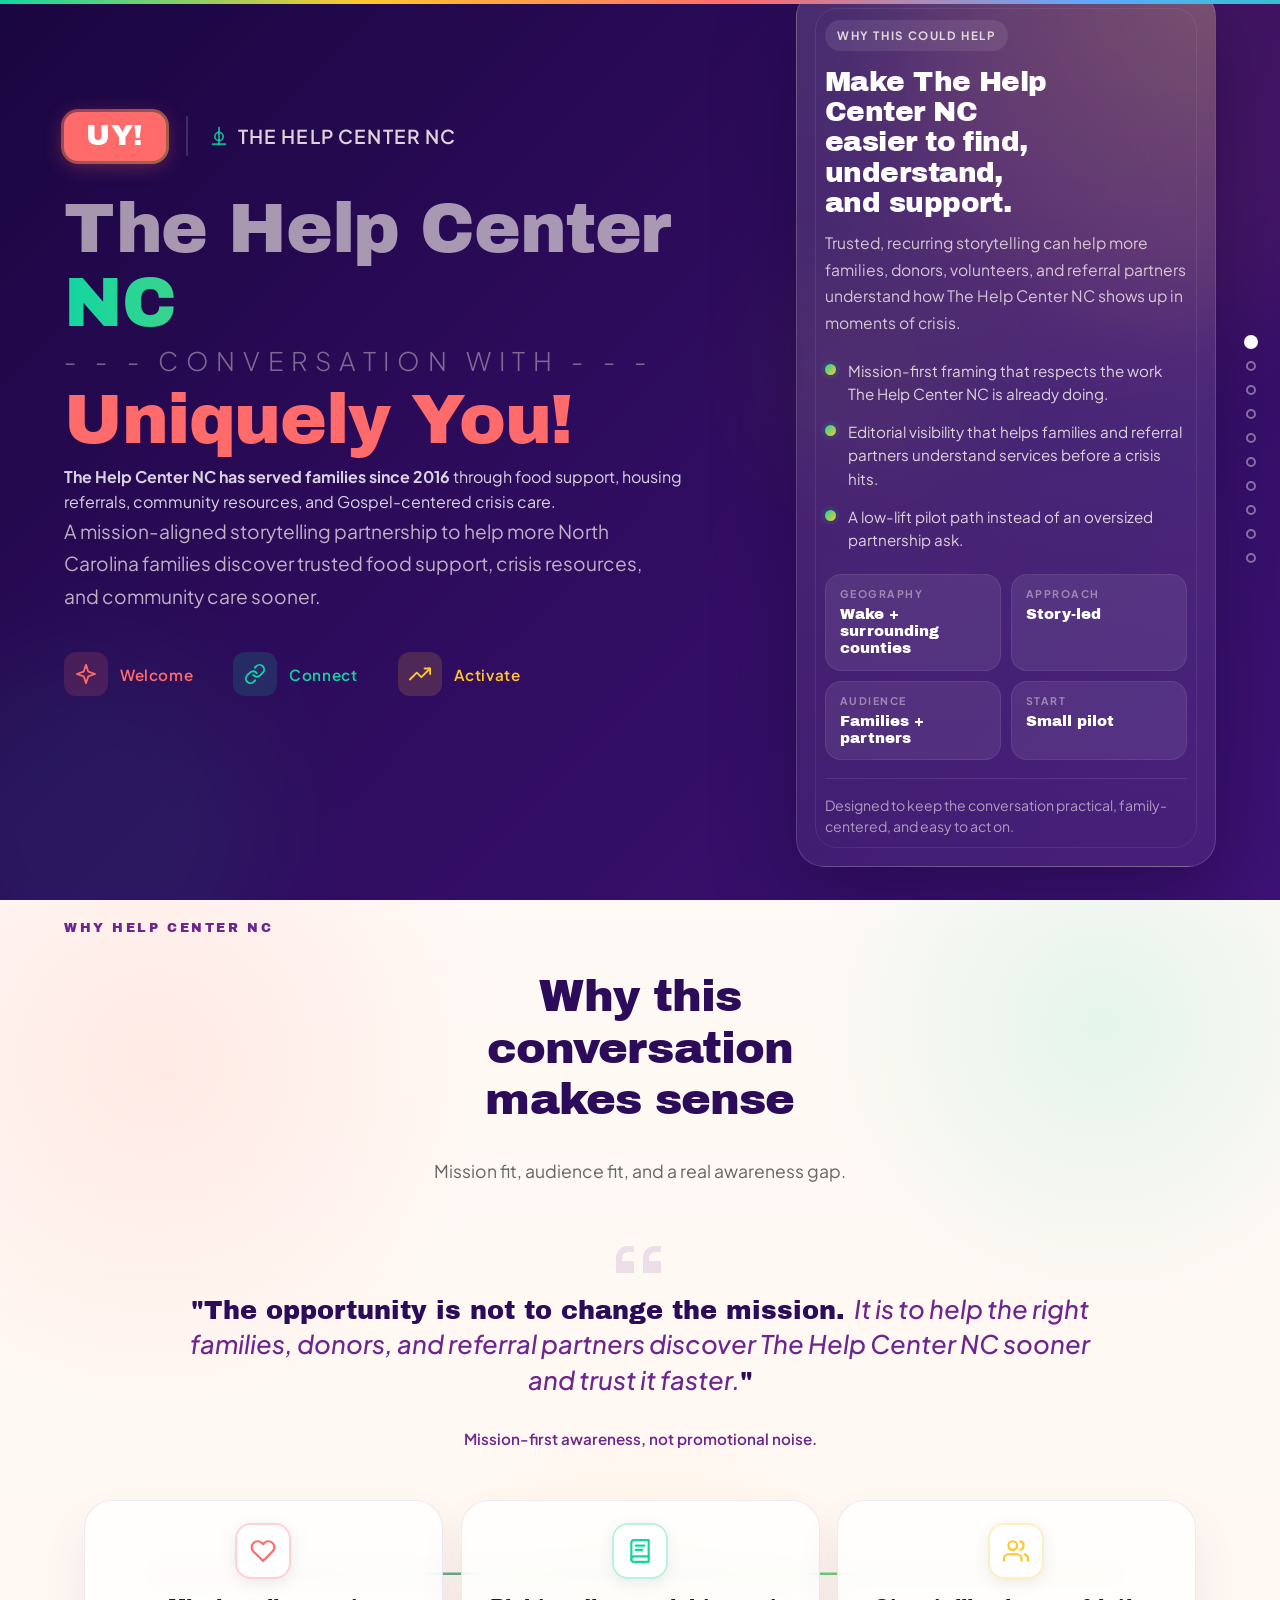
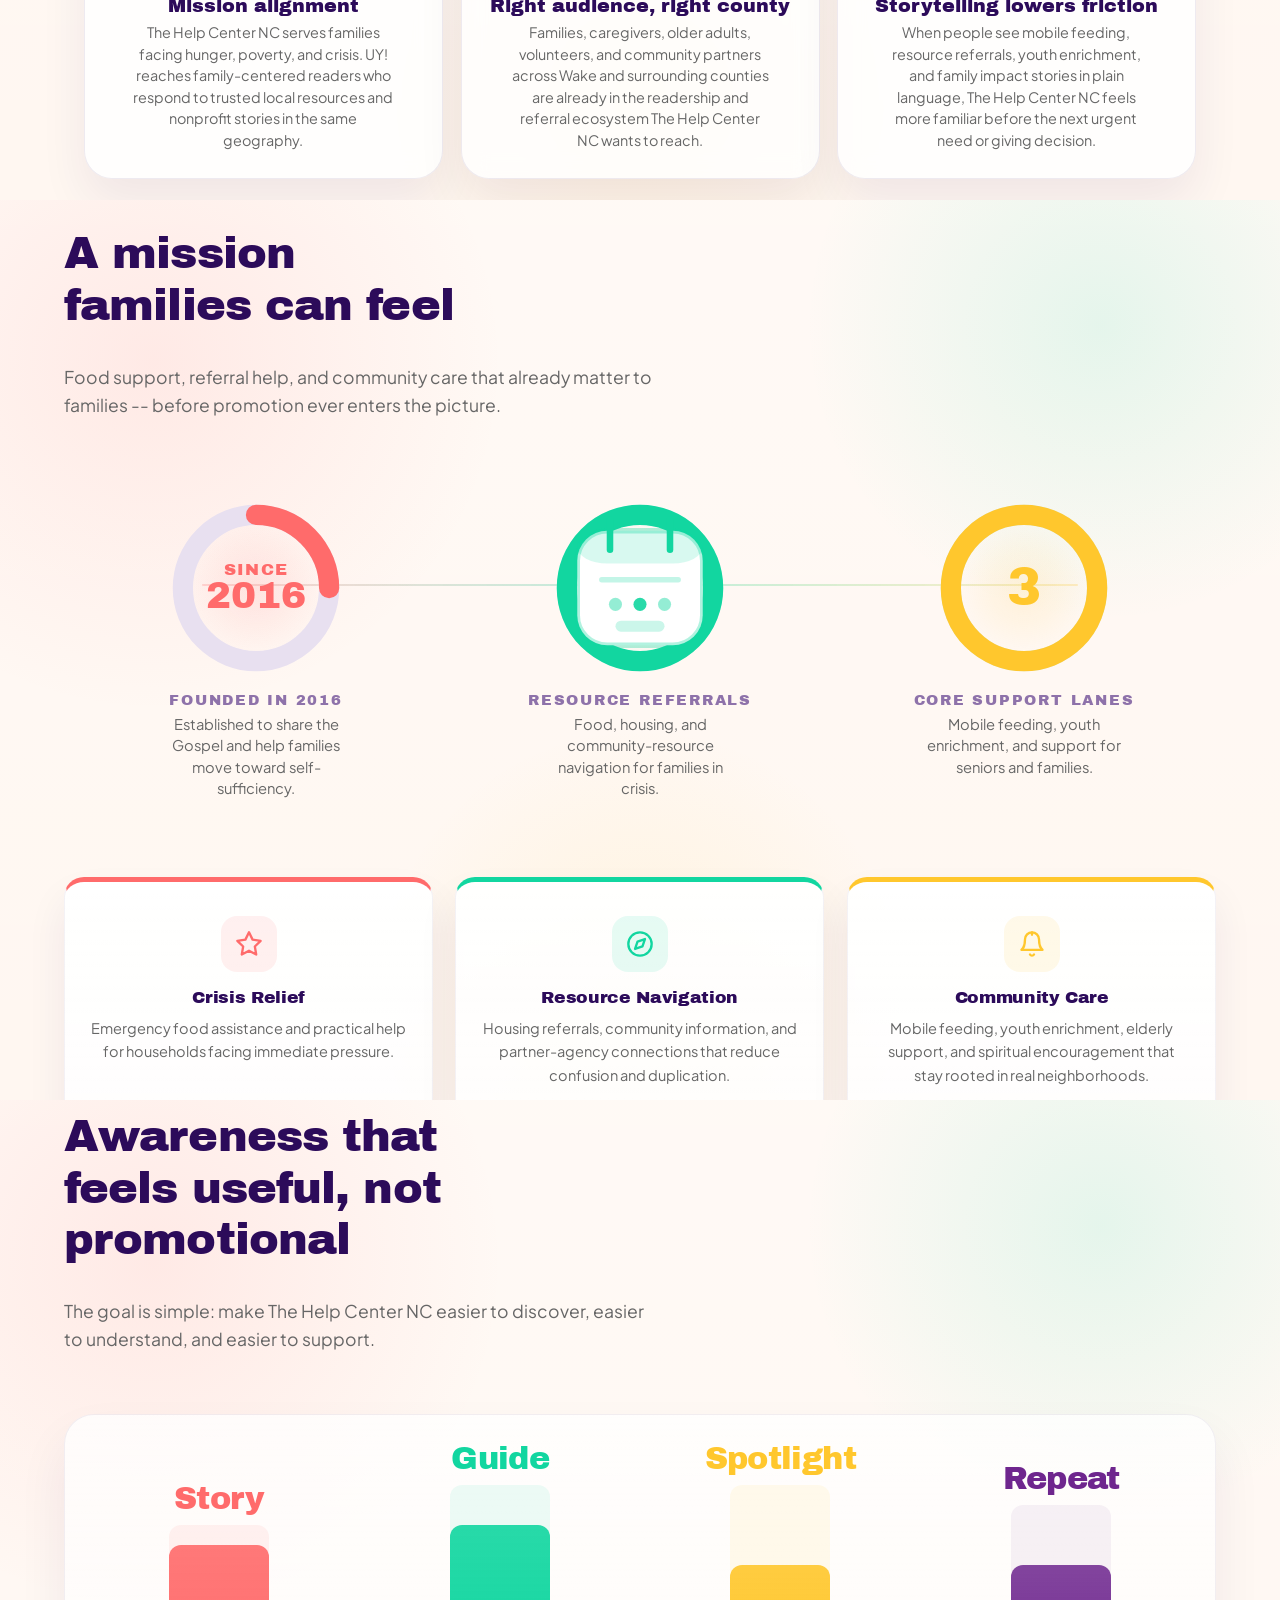
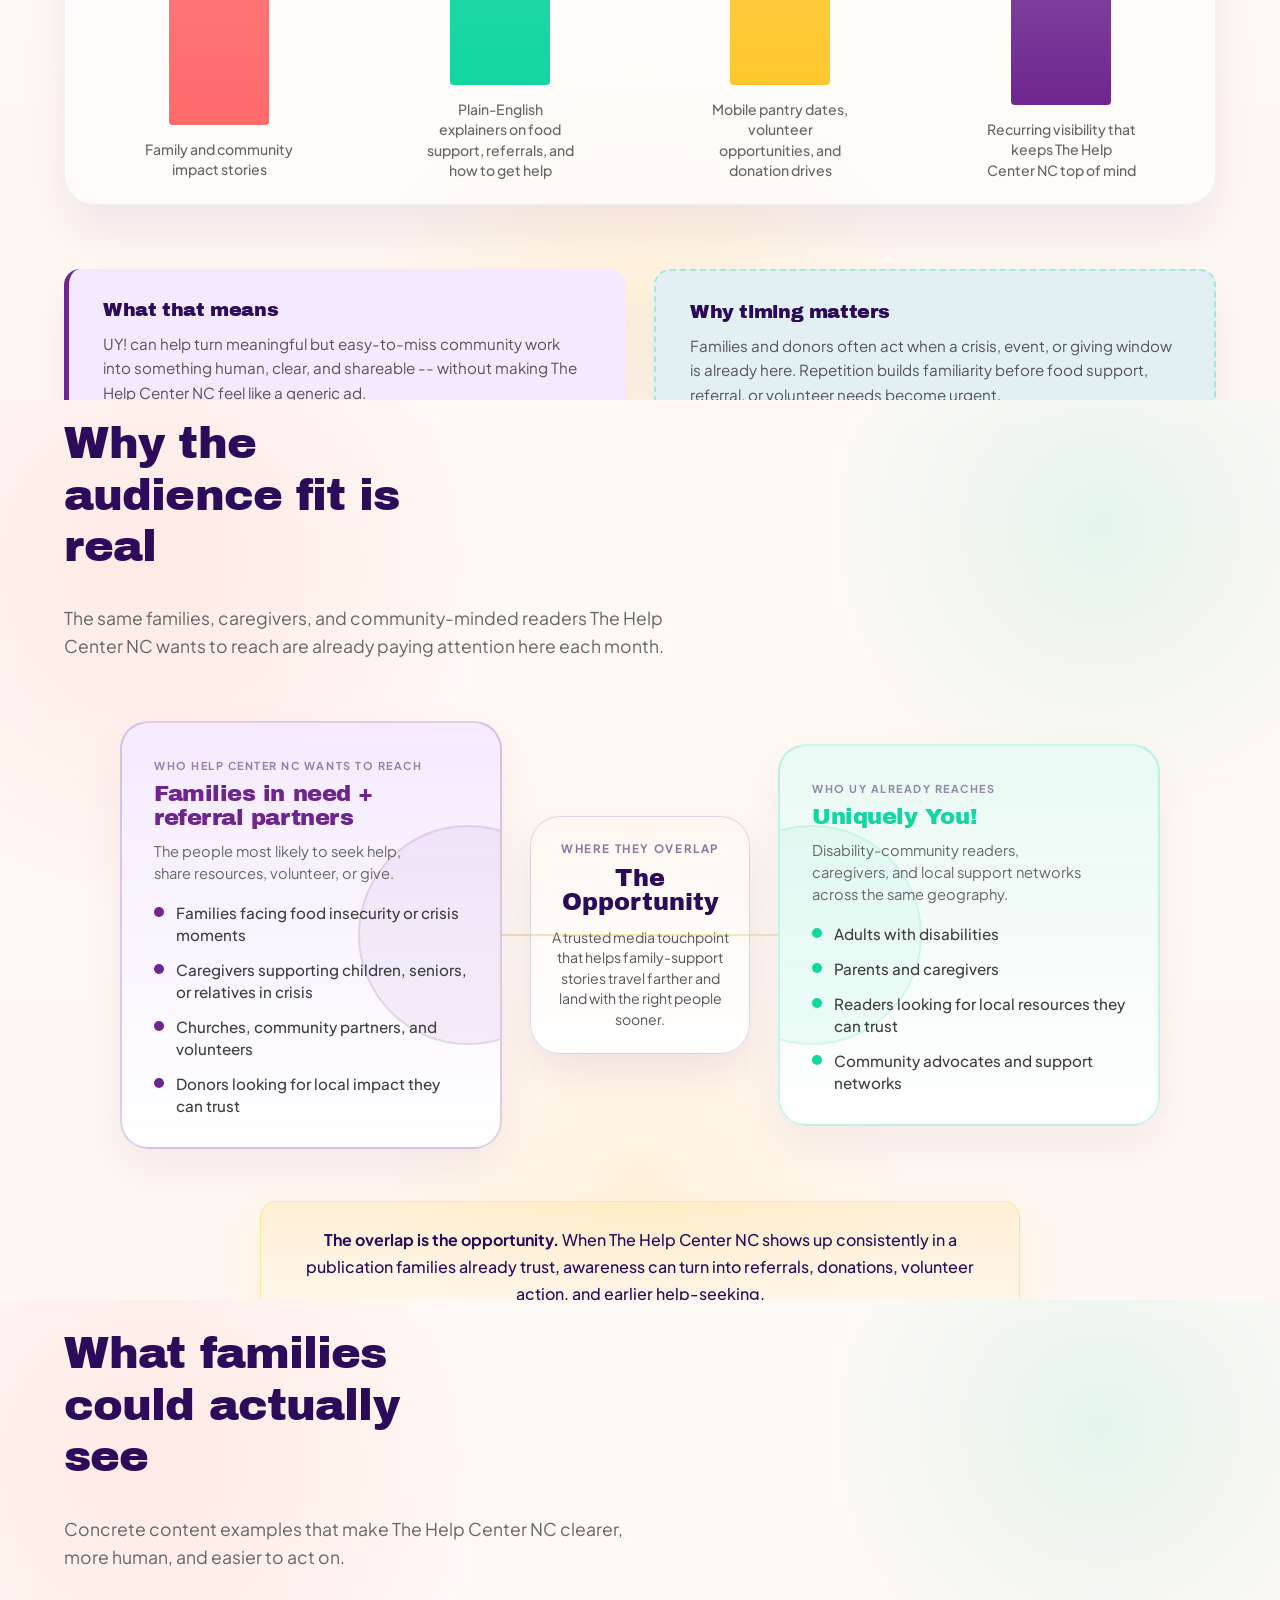
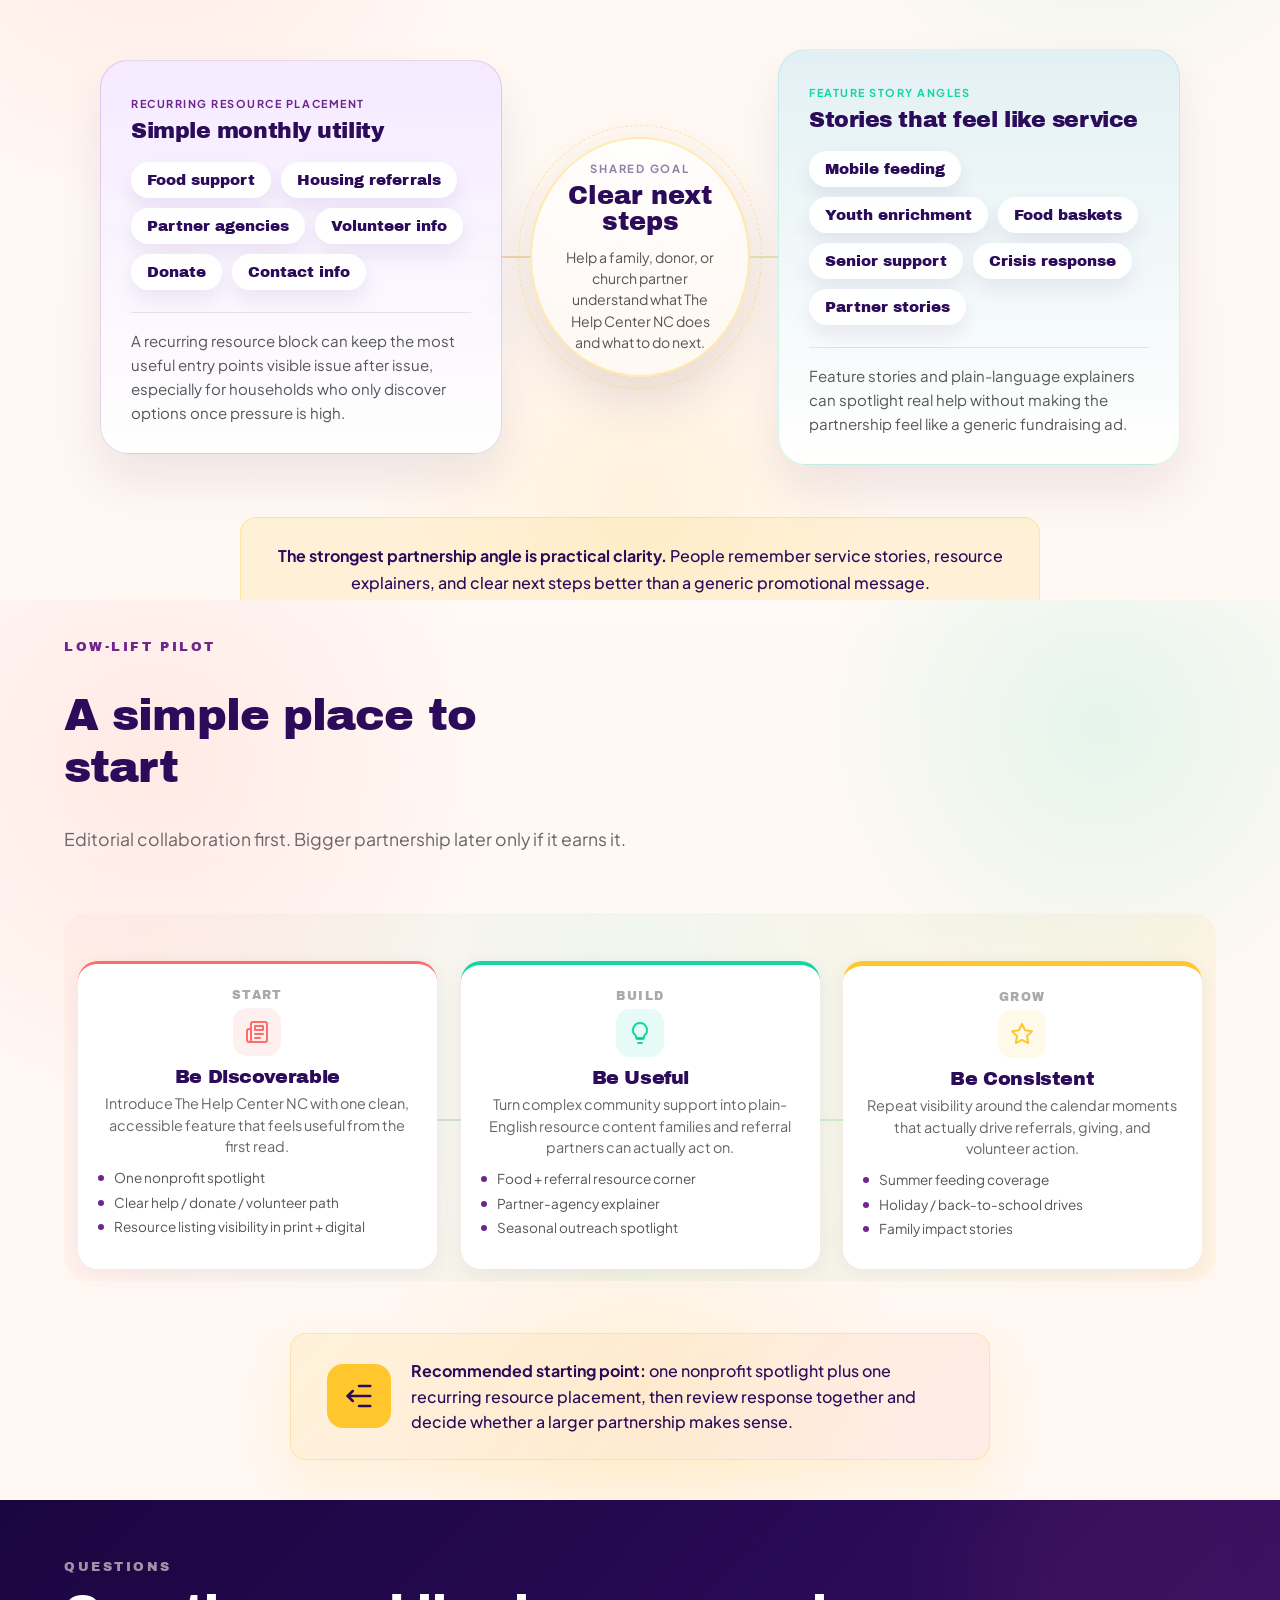
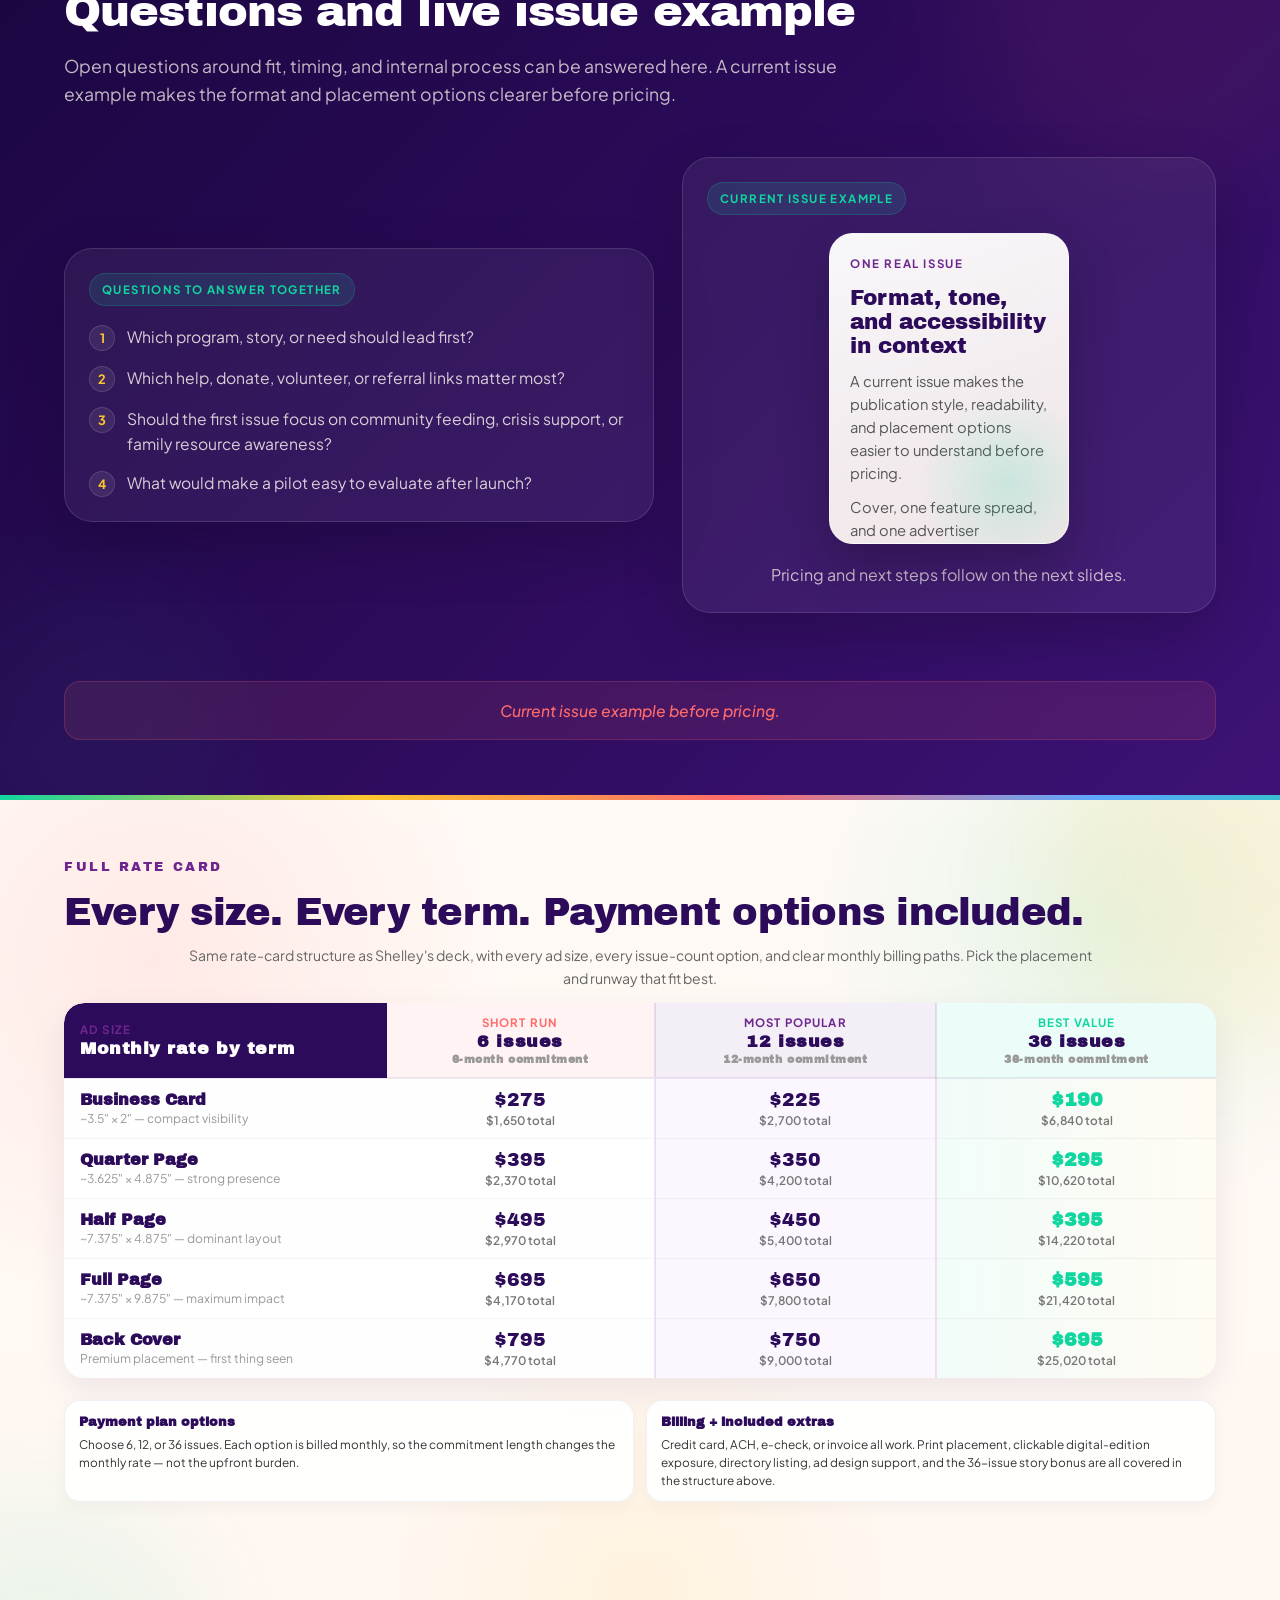
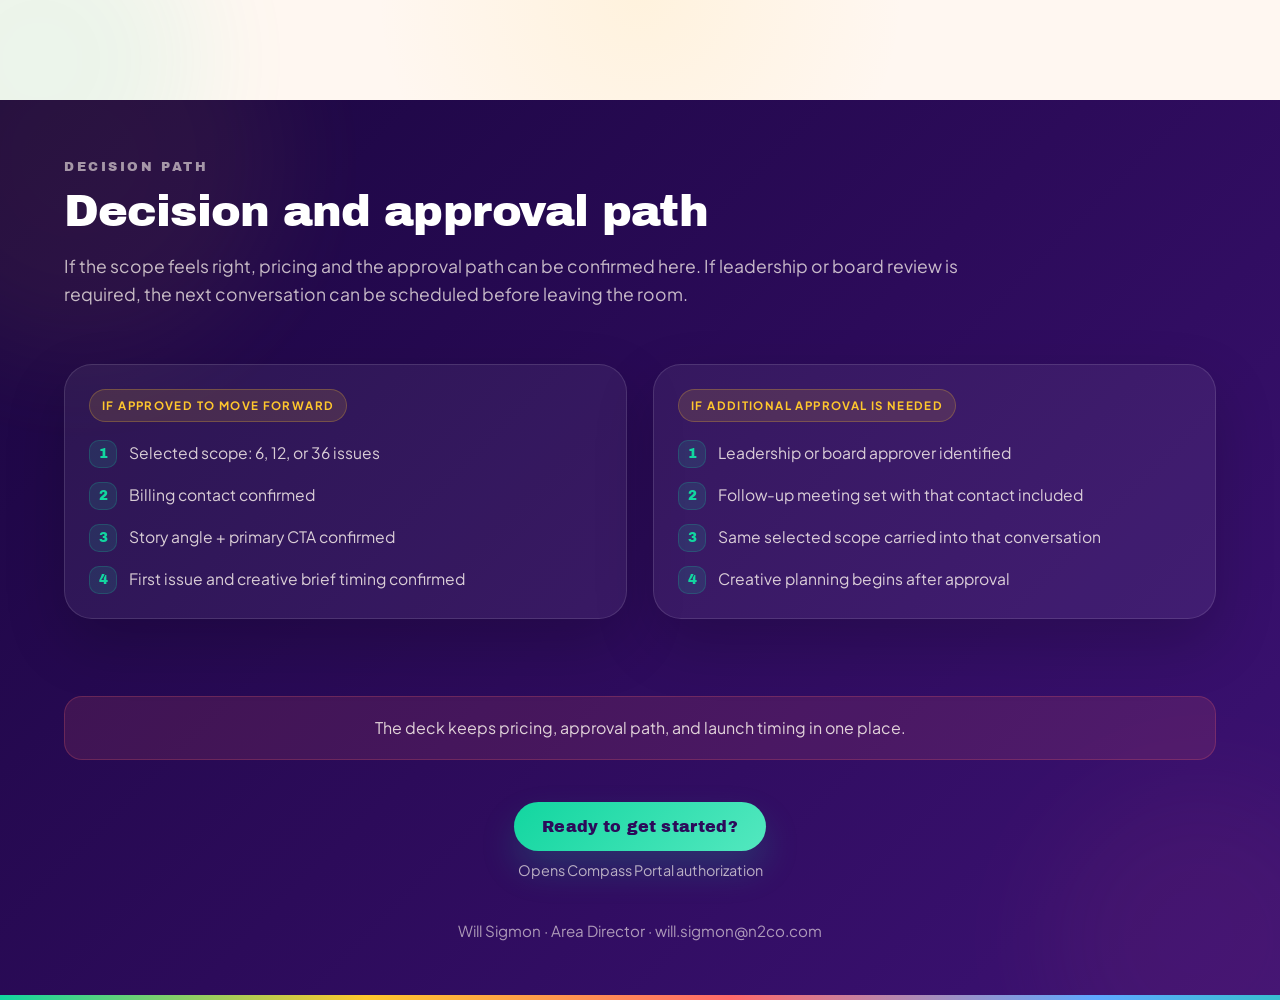
==== commit 62bc6817: "fix(helpcenternc): rework pricing section as rate table and tune typography Replace card-based prici" ====
--- a/public/deck/helpcenternc/index.html
+++ b/public/deck/helpcenternc/index.html
@@ -538,7 +538,7 @@
   display: block;
   color: #fff;
   font-family: var(--display);
-  font-size: 1rem;
+  font-size: 0.94rem;
   line-height: 1.15;
 }
 
@@ -842,7 +842,7 @@
 }
 .s3-pillar-icon svg { width: 28px; height: 28px; }
 .s3-pillar h3 {
-  font-size: 1.18rem;
+  font-size: 1.08rem;
   color: var(--dark);
   line-height: 1.1;
   margin-bottom: 10px;
@@ -1741,120 +1741,166 @@
   margin: 0 auto;
 }
 
-.s9-grid {
+.pricing-slide-inner {
+  justify-content: flex-start;
+  gap: 12px;
+}
+#pricing .section-eyebrow {
+  margin-bottom: 6px;
+}
+#pricing .section-title {
+  font-size: clamp(2.35rem, 3vw, 2.85rem);
+  line-height: 1.05;
+  margin-bottom: 0;
+}
+
+.pricing-intro {
+  text-align: center;
+  max-width: 920px;
+  margin: 0 auto 2px;
+  font-size: 0.88rem;
+  color: #666;
+  line-height: 1.6;
+}
+
+.rate-table-wrap {
+  overflow: hidden;
+  border-radius: 20px;
+  box-shadow: 0 14px 36px rgba(44,11,90,0.08);
+}
+
+.rate-table {
+  width: 100%;
+  border-collapse: collapse;
+  font-family: var(--sans);
+  background: #fff;
+  border-radius: 20px;
+  overflow: hidden;
+}
+
+.rate-table thead th {
+  padding: 12px 16px;
+  font-family: var(--display);
+  font-size: 0.84rem;
+  letter-spacing: 0.04em;
+  text-align: center;
+  border-bottom: 2px solid rgba(44,11,90,0.08);
+}
+.rate-table thead th:first-child {
+  text-align: left;
+  width: 28%;
+}
+.rate-table thead .th-term {
+  font-size: 0.72rem;
+  text-transform: uppercase;
+  letter-spacing: 0.1em;
+  color: var(--purple-sec);
+  font-weight: 700;
+  font-family: var(--sans);
+  display: block;
+  margin-bottom: 2px;
+}
+.rate-table thead .th-issues {
+  font-family: var(--display);
+  font-size: 1.08rem;
+  color: var(--dark);
+}
+.rate-table thead .th-savings {
+  font-size: 0.68rem;
+  color: #999;
+  font-weight: 600;
+  display: block;
+  margin-top: 2px;
+}
+
+.rate-table tbody td {
+  padding: 10px 16px;
+  text-align: center;
+  border-bottom: 1px solid rgba(0,0,0,0.04);
+  font-size: 0.92rem;
+  color: var(--body);
+}
+.rate-table tbody td:first-child {
+  text-align: left;
+  font-weight: 600;
+}
+.rate-table tbody tr:last-child td {
+  border-bottom: none;
+}
+.rate-table tbody tr:hover {
+  background: rgba(245,233,255,0.45);
+}
+.rate-table tbody tr:nth-child(odd) {
+  background: rgba(245,233,255,0.08);
+}
+.rate-table tbody tr:nth-child(odd):hover {
+  background: rgba(245,233,255,0.45);
+}
+
+.td-size-name {
+  font-family: var(--display);
+  font-size: 1rem;
+  color: var(--dark);
+  display: block;
+}
+.td-size-desc {
+  font-size: 0.76rem;
+  color: #999;
+  font-weight: 400;
+  display: block;
+  margin-top: 2px;
+}
+
+.td-price {
+  font-family: var(--display);
+  font-size: 1.18rem;
+  color: var(--dark);
+}
+.td-total {
+  display: block;
+  font-family: var(--sans);
+  font-size: 0.74rem;
+  color: #777;
+  font-weight: 600;
+  margin-top: 3px;
+}
+
+.rate-table .best-value {
+  background: linear-gradient(90deg, rgba(18,214,160,0.06) 0%, rgba(255,199,45,0.06) 100%);
+}
+.rate-table .best-value .td-price {
+  color: var(--teal);
+  font-weight: 700;
+}
+
+.rate-table .popular-col {
+  background: rgba(245,233,255,0.35);
+  border-left: 2px solid rgba(110,38,142,0.12);
+  border-right: 2px solid rgba(110,38,142,0.12);
+}
+
+.pricing-notes {
   display: grid;
-  grid-template-columns: repeat(3, minmax(0, 1fr));
-  gap: 22px;
-  align-items: stretch;
-}
-.s9-plan {
-  position: relative;
-  background: #fff;
-  border: 1px solid rgba(44,11,90,0.08);
-  border-radius: 28px;
-  padding: 24px;
-  box-shadow: 0 18px 40px rgba(44,11,90,0.08);
-  display: flex;
-  flex-direction: column;
-  gap: 14px;
-}
-.s9-plan--featured {
-  border-color: rgba(18,214,160,0.32);
-  box-shadow: 0 26px 54px rgba(18,214,160,0.14);
-  transform: translateY(-10px);
-}
-.s9-plan-top {
-  display: flex;
-  align-items: flex-start;
-  justify-content: space-between;
+  grid-template-columns: 1fr 1fr;
   gap: 12px;
-}
-.s9-plan-kicker {
-  font-size: 0.72rem;
-  font-weight: 700;
-  letter-spacing: 0.12em;
-  text-transform: uppercase;
-  color: #7d7392;
-}
-.s9-plan-badge {
-  display: inline-flex;
-  align-items: center;
-  justify-content: center;
-  padding: 7px 10px;
-  border-radius: 999px;
-  background: rgba(44,11,90,0.06);
+  margin-top: 10px;
+}
+.pricing-note {
+  background: rgba(255,255,255,0.92);
+  border: 1px solid rgba(44,11,90,0.06);
+  border-radius: 16px;
+  padding: 12px 14px;
+  font-size: 0.74rem;
+  color: var(--body);
+  line-height: 1.5;
+  box-shadow: 0 6px 18px rgba(0,0,0,0.04);
+}
+.pricing-note strong {
+  display: block;
+  font-family: var(--display);
+  font-size: 0.8rem;
   color: var(--dark);
-  font-size: 0.75rem;
-  font-weight: 700;
-}
-.s9-plan--featured .s9-plan-badge {
-  background: rgba(18,214,160,0.12);
-  color: #0d8d6c;
-}
-.s9-bar {
-  height: 188px;
-  display: flex;
-  align-items: flex-end;
-}
-.s9-bar-fill {
-  width: 100%;
-  border-radius: 24px 24px 14px 14px;
-  display: flex;
-  align-items: flex-start;
-  justify-content: flex-end;
-  padding: 14px 16px;
-  color: #fff;
-  font-family: var(--display);
-  font-size: 1.4rem;
-  letter-spacing: -0.03em;
-  box-shadow: inset 0 1px 0 rgba(255,255,255,0.3);
-}
-.s9-rate {
-  font-family: var(--display);
-  color: var(--dark);
-  font-size: 2rem;
-  line-height: 1;
-}
-.s9-rate span {
-  font-family: var(--sans);
-  font-size: 0.95rem;
-  font-weight: 600;
-  color: #6d6580;
-  margin-left: 4px;
-}
-.s9-total {
-  font-size: 0.95rem;
-  color: #6d6580;
-  font-weight: 600;
-}
-.s9-list {
-  list-style: none;
-  display: flex;
-  flex-direction: column;
-  gap: 10px;
-  margin-top: 4px;
-}
-.s9-list li {
-  display: flex;
-  align-items: flex-start;
-  gap: 10px;
-  color: var(--dark);
-  line-height: 1.5;
-  font-size: 0.95rem;
-}
-.s9-list li::before {
-  content: '•';
-  color: var(--teal);
-  font-weight: 900;
-}
-.s9-note {
-  margin-top: 26px;
-  padding: 18px 22px;
-  border-radius: 18px;
-  background: rgba(44,11,90,0.04);
-  border: 1px solid rgba(44,11,90,0.08);
-  color: #5c5571;
-  line-height: 1.65;
+  margin-bottom: 4px;
 }
 
 .s10-grid {
@@ -2016,6 +2062,135 @@
 /* ================================================================
    RESPONSIVE
    ================================================================ */
+@media (max-height: 820px) {
+  #pricing.slide,
+  #questions.slide,
+  #start.slide {
+    padding-top: 40px;
+    padding-bottom: 40px;
+  }
+  #pricing .slide-inner,
+  #questions .slide-inner,
+  #start .slide-inner {
+    gap: 14px;
+  }
+  #pricing .section-title,
+  #questions .s8-title,
+  #start .s8-title {
+    font-size: clamp(2.15rem, 3vw, 2.45rem);
+  }
+  #pricing .section-subtitle,
+  #questions .section-subtitle,
+  #start .section-subtitle {
+    font-size: 1rem;
+    line-height: 1.48;
+    margin-bottom: 18px;
+  }
+  #pricing .pricing-intro {
+    font-size: 0.88rem;
+    line-height: 1.45;
+    max-width: 900px;
+  }
+  #pricing .rate-table thead th {
+    padding: 12px 14px;
+  }
+  #pricing .rate-table tbody td {
+    padding: 10px 14px;
+  }
+  #pricing .td-size-name {
+    font-size: 0.92rem;
+  }
+  #pricing .td-size-desc,
+  #pricing .td-total,
+  #pricing .rate-table thead .th-savings {
+    font-size: 0.68rem;
+  }
+  #pricing .td-price {
+    font-size: 1.08rem;
+  }
+  #pricing .pricing-notes {
+    gap: 10px;
+    margin-top: 10px;
+  }
+  #pricing .pricing-note {
+    padding: 12px 14px;
+    font-size: 0.74rem;
+    line-height: 1.42;
+  }
+  #pricing .pricing-note strong {
+    font-size: 0.8rem;
+    margin-bottom: 3px;
+  }
+  #questions .s8-question-card,
+  #questions .s8-preview-card,
+  #start .s10-card {
+    padding: 20px;
+  }
+  #questions .s8-prompt-list,
+  #start .s10-list {
+    gap: 10px;
+  }
+  #questions .s8-prompt-item,
+  #start .s10-item {
+    font-size: 0.92rem;
+    line-height: 1.45;
+  }
+  #questions .s8-preview-shell {
+    max-width: 210px;
+    margin-bottom: 12px;
+  }
+  #questions .s8-preview-title {
+    font-size: 1.18rem;
+  }
+  #questions .s8-preview-copy {
+    font-size: 0.86rem;
+  }
+  #start .s10-note {
+    margin-top: 10px;
+    padding: 14px 18px;
+  }
+  #start .s10-cta-wrap {
+    margin-top: 10px;
+    gap: 8px;
+  }
+  #start .s10-cta {
+    padding: 14px 24px;
+    font-size: 0.94rem;
+  }
+  #start .s10-cta-sub,
+  #start .s10-contact {
+    font-size: 0.84rem;
+  }
+  #start .s10-contact {
+    margin-top: 10px;
+  }
+}
+
+@media (max-height: 760px) {
+  #pricing .slide-inner,
+  #questions .slide-inner,
+  #start .slide-inner {
+    justify-content: flex-start !important;
+  }
+  #pricing .section-eyebrow,
+  #questions .section-eyebrow,
+  #start .section-eyebrow {
+    margin-bottom: 8px;
+  }
+  #pricing .rate-table thead .th-issues {
+    font-size: 0.96rem;
+  }
+  #pricing .pricing-note {
+    font-size: 0.7rem;
+  }
+  #start .s10-grid {
+    gap: 16px;
+  }
+  #start .s10-note {
+    margin-top: 8px;
+  }
+}
+
 @media (max-width: 1000px) {
   .slide { padding: 48px 32px; }
   .cover-layout { grid-template-columns: 1fr; gap: 28px; }
@@ -2705,60 +2880,140 @@
   <div class="orb" style="width:360px;height:360px;top:-120px;right:-120px;background:var(--gold);opacity:0.12;"></div>
   <div class="orb" style="width:320px;height:320px;bottom:-120px;left:-120px;background:var(--teal);opacity:0.08;"></div>
 
-  <div class="slide-inner" style="justify-content:center;">
-    <div class="section-eyebrow" data-reveal="up" data-delay="50">Rate card</div>
-    <h2 class="section-title" data-reveal="up" data-delay="100" style="max-width:none;">Consistent rate-card pricing</h2>
-    <p class="section-subtitle" data-reveal="up" data-delay="180" style="max-width:820px;">Three issue-count paths. The decision is scope, timing, and internal fit — not discounting. All billed monthly.</p>
-
-    <div class="s9-grid">
-      <div class="s9-plan s9-plan--featured" data-reveal="up" data-delay="260">
-        <div class="s9-plan-top">
-          <div class="s9-plan-kicker">Recommended pilot</div>
-          <div class="s9-plan-badge">6 issues</div>
-        </div>
-        <div class="s9-bar"><div class="s9-bar-fill" style="height:72px;background:linear-gradient(180deg, rgba(255,107,107,0.88) 0%, var(--coral) 100%);">6</div></div>
-        <div class="s9-rate">$450<span>/month</span></div>
-        <div class="s9-total">$2,700 total</div>
-        <ul class="s9-list">
-          <li>Clean, easy-to-understand pilot</li>
-          <li>Enough runway to test local response</li>
-          <li>Simple entry point for nonprofit budget review</li>
-        </ul>
+  <div class="slide-inner pricing-slide-inner">
+    <div class="section-eyebrow" data-reveal="up" data-delay="50">Full rate card</div>
+    <h2 class="section-title" data-reveal="up" data-delay="100" style="max-width:none;">Every size. Every term. Payment options included.</h2>
+    <p class="pricing-intro" data-reveal="up" data-delay="180">Same rate-card structure as Shelley&apos;s deck, with every ad size, every issue-count option, and clear monthly billing paths. Pick the placement and runway that fit best.</p>
+
+    <div class="rate-table-wrap" data-reveal="up" data-delay="260">
+      <table class="rate-table">
+        <thead>
+          <tr>
+            <th style="background:var(--dark);color:#fff;border-radius:20px 0 0 0;">
+              <span class="th-term">Ad size</span>
+              <span class="th-issues" style="color:#fff;">Monthly rate by term</span>
+            </th>
+            <th style="background:rgba(255,107,107,0.08);">
+              <span class="th-term" style="color:var(--coral);">Short run</span>
+              <span class="th-issues">6 issues</span>
+              <span class="th-savings">6-month commitment</span>
+            </th>
+            <th class="popular-col" style="background:rgba(110,38,142,0.08);">
+              <span class="th-term">Most popular</span>
+              <span class="th-issues">12 issues</span>
+              <span class="th-savings">12-month commitment</span>
+            </th>
+            <th style="background:rgba(18,214,160,0.08);border-radius:0 20px 0 0;">
+              <span class="th-term" style="color:var(--teal);">Best value</span>
+              <span class="th-issues">36 issues</span>
+              <span class="th-savings">36-month commitment</span>
+            </th>
+          </tr>
+        </thead>
+        <tbody>
+          <tr>
+            <td>
+              <span class="td-size-name">Business Card</span>
+              <span class="td-size-desc">~3.5&quot; × 2&quot; — compact visibility</span>
+            </td>
+            <td>
+              <span class="td-price">$275</span>
+              <span class="td-total">$1,650 total</span>
+            </td>
+            <td class="popular-col">
+              <span class="td-price">$225</span>
+              <span class="td-total">$2,700 total</span>
+            </td>
+            <td class="best-value">
+              <span class="td-price">$190</span>
+              <span class="td-total">$6,840 total</span>
+            </td>
+          </tr>
+          <tr>
+            <td>
+              <span class="td-size-name">Quarter Page</span>
+              <span class="td-size-desc">~3.625&quot; × 4.875&quot; — strong presence</span>
+            </td>
+            <td>
+              <span class="td-price">$395</span>
+              <span class="td-total">$2,370 total</span>
+            </td>
+            <td class="popular-col">
+              <span class="td-price">$350</span>
+              <span class="td-total">$4,200 total</span>
+            </td>
+            <td class="best-value">
+              <span class="td-price">$295</span>
+              <span class="td-total">$10,620 total</span>
+            </td>
+          </tr>
+          <tr>
+            <td>
+              <span class="td-size-name">Half Page</span>
+              <span class="td-size-desc">~7.375&quot; × 4.875&quot; — dominant layout</span>
+            </td>
+            <td>
+              <span class="td-price">$495</span>
+              <span class="td-total">$2,970 total</span>
+            </td>
+            <td class="popular-col">
+              <span class="td-price">$450</span>
+              <span class="td-total">$5,400 total</span>
+            </td>
+            <td class="best-value">
+              <span class="td-price">$395</span>
+              <span class="td-total">$14,220 total</span>
+            </td>
+          </tr>
+          <tr>
+            <td>
+              <span class="td-size-name">Full Page</span>
+              <span class="td-size-desc">~7.375&quot; × 9.875&quot; — maximum impact</span>
+            </td>
+            <td>
+              <span class="td-price">$695</span>
+              <span class="td-total">$4,170 total</span>
+            </td>
+            <td class="popular-col">
+              <span class="td-price">$650</span>
+              <span class="td-total">$7,800 total</span>
+            </td>
+            <td class="best-value">
+              <span class="td-price">$595</span>
+              <span class="td-total">$21,420 total</span>
+            </td>
+          </tr>
+          <tr>
+            <td>
+              <span class="td-size-name">Back Cover</span>
+              <span class="td-size-desc">Premium placement — first thing seen</span>
+            </td>
+            <td>
+              <span class="td-price">$795</span>
+              <span class="td-total">$4,770 total</span>
+            </td>
+            <td class="popular-col">
+              <span class="td-price">$750</span>
+              <span class="td-total">$9,000 total</span>
+            </td>
+            <td class="best-value">
+              <span class="td-price">$695</span>
+              <span class="td-total">$25,020 total</span>
+            </td>
+          </tr>
+        </tbody>
+      </table>
+    </div>
+
+    <div class="pricing-notes" data-reveal="up" data-delay="360">
+      <div class="pricing-note">
+        <strong>Payment plan options</strong>
+        Choose 6, 12, or 36 issues. Each option is billed monthly, so the commitment length changes the monthly rate — not the upfront burden.
       </div>
-
-      <div class="s9-plan" data-reveal="up" data-delay="340">
-        <div class="s9-plan-top">
-          <div class="s9-plan-kicker">Seasonal consistency</div>
-          <div class="s9-plan-badge">12 issues</div>
-        </div>
-        <div class="s9-bar"><div class="s9-bar-fill" style="height:112px;background:linear-gradient(180deg, rgba(18,214,160,0.88) 0%, var(--teal) 100%);">12</div></div>
-        <div class="s9-rate">$450<span>/month</span></div>
-        <div class="s9-total">$5,400 total</div>
-        <ul class="s9-list">
-          <li>Full-year visibility across the calendar</li>
-          <li>Room for multiple stories and resource timing</li>
-          <li>Stronger repetition with local families and supporters</li>
-        </ul>
+      <div class="pricing-note">
+        <strong>Billing + included extras</strong>
+        Credit card, ACH, e-check, or invoice all work. Print placement, clickable digital-edition exposure, directory listing, ad design support, and the 36-issue story bonus are all covered in the structure above.
       </div>
-
-      <div class="s9-plan" data-reveal="up" data-delay="420">
-        <div class="s9-plan-top">
-          <div class="s9-plan-kicker">Long-term rate</div>
-          <div class="s9-plan-badge">36 issues</div>
-        </div>
-        <div class="s9-bar"><div class="s9-bar-fill" style="height:180px;background:linear-gradient(180deg, rgba(255,199,45,0.92) 0%, var(--gold) 100%);">36</div></div>
-        <div class="s9-rate">$360<span>/month</span></div>
-        <div class="s9-total">$12,960 total</div>
-        <ul class="s9-list">
-          <li>Standard long-term rate of $360 per month</li>
-          <li>Two feature stories per year</li>
-          <li>Deepest long-term awareness footprint</li>
-        </ul>
-      </div>
-    </div>
-
-    <div class="s9-note" data-reveal="up" data-delay="520">
-      <strong>Quick read:</strong> 6 and 12 issues hold the same monthly rate. The 36-issue path uses the standard long-term rate of $360 per month and includes two feature stories each year. Billed monthly — never a lump sum. Credit card, ACH, e-check, or invoice are all workable. Your rate is locked for the full term. Ad design included at no extra cost.
     </div>
   </div>
 </section>
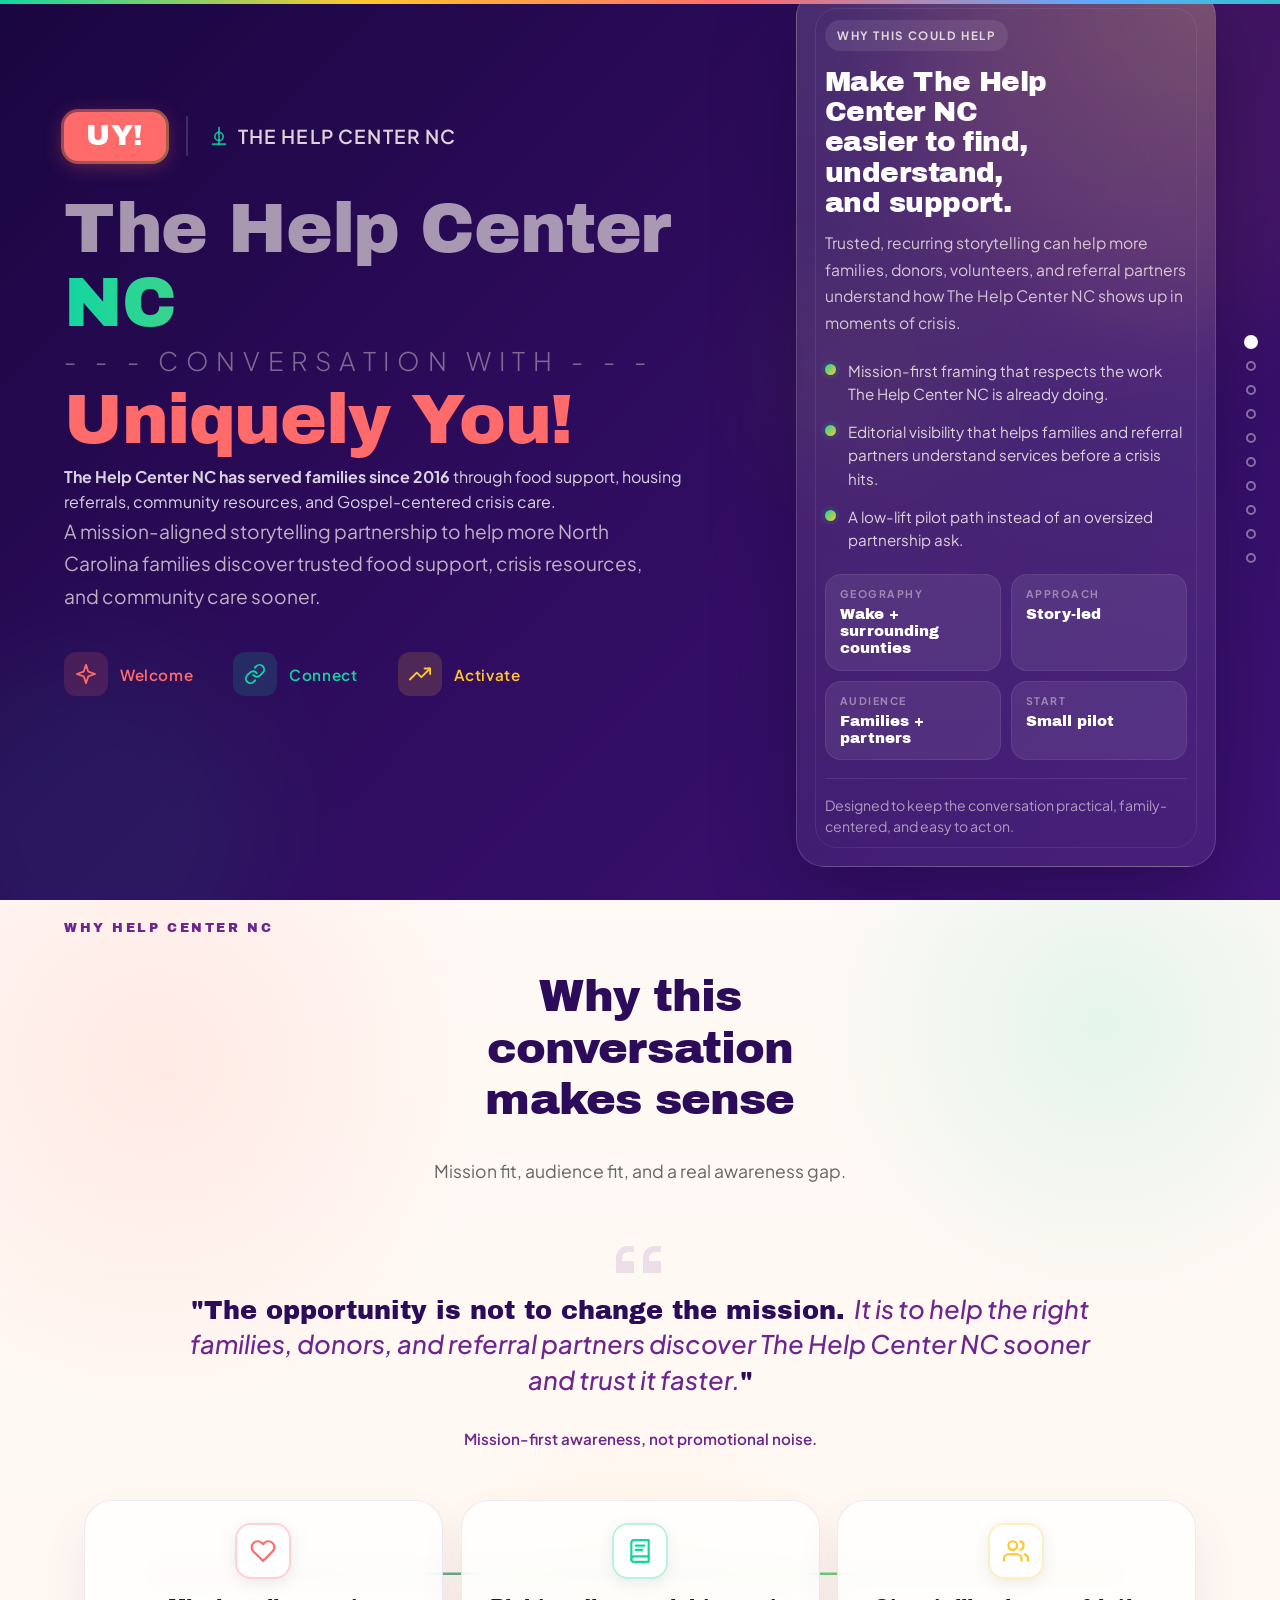
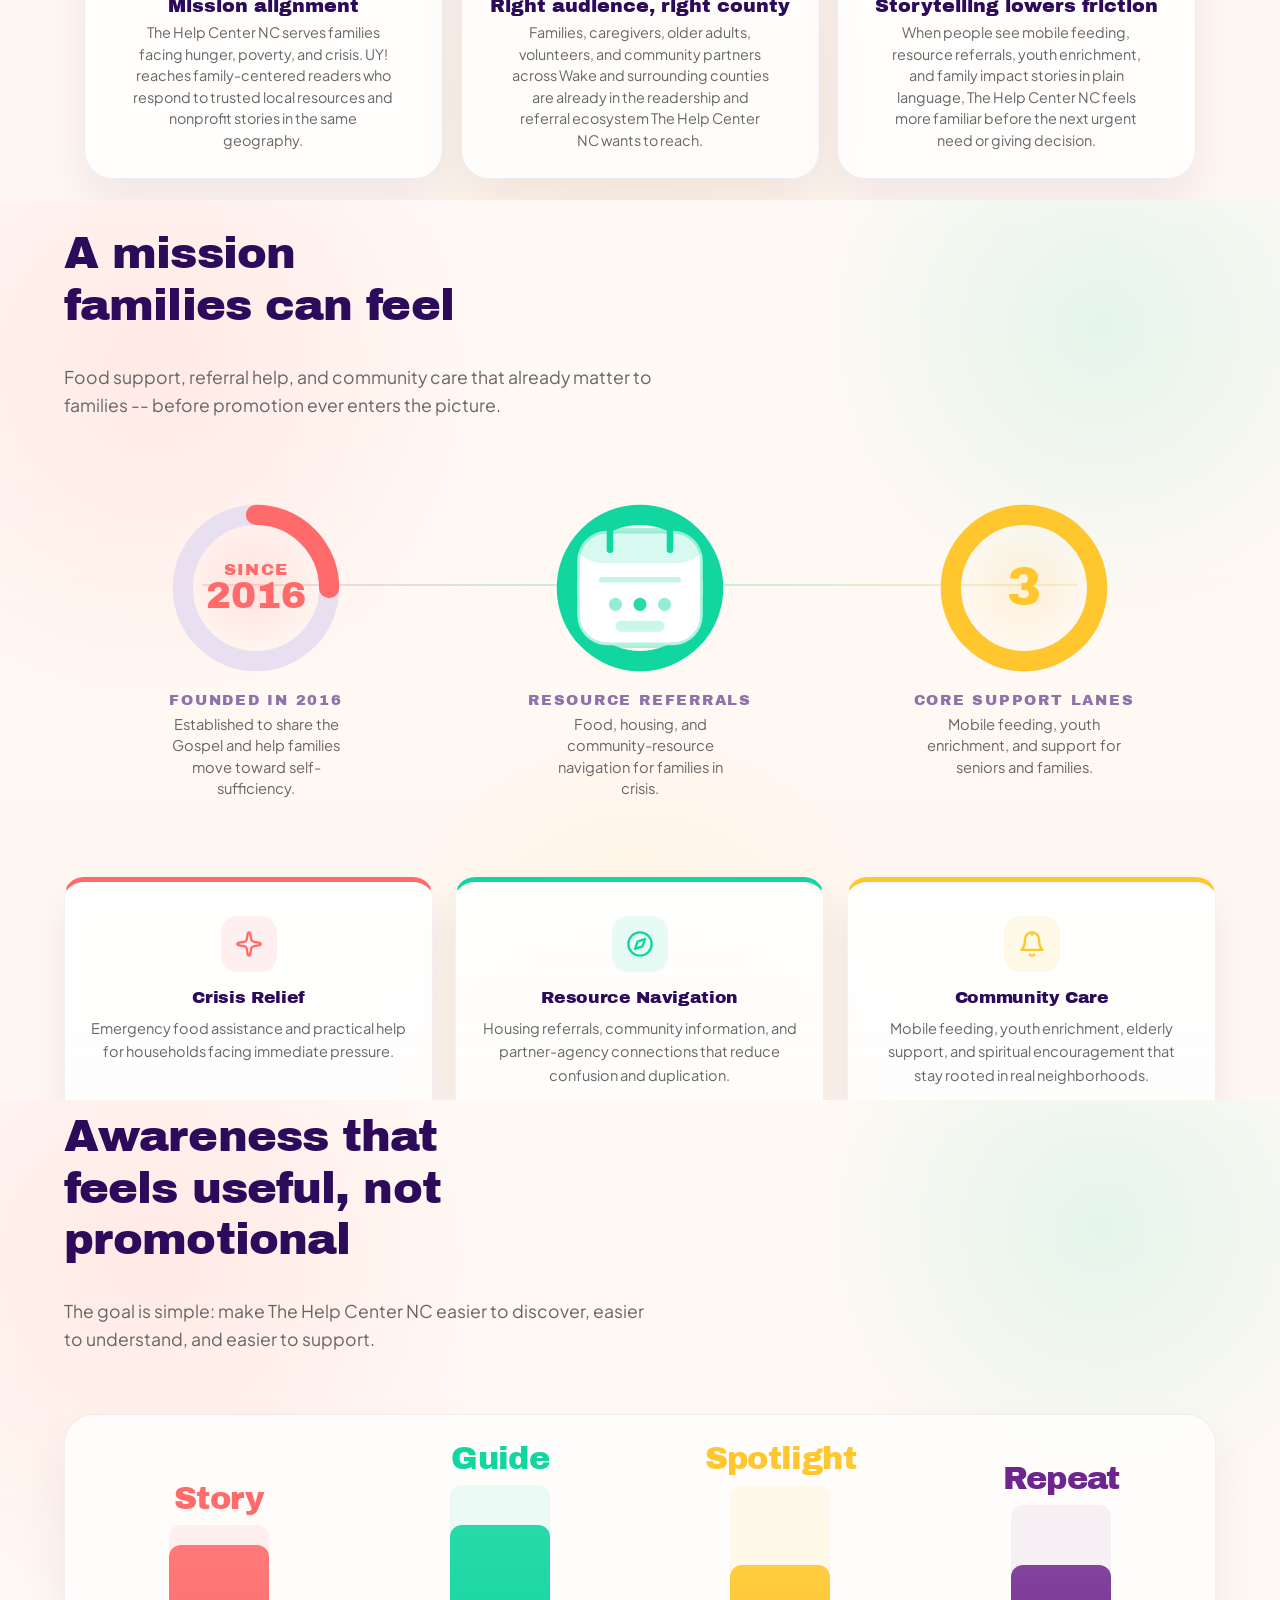
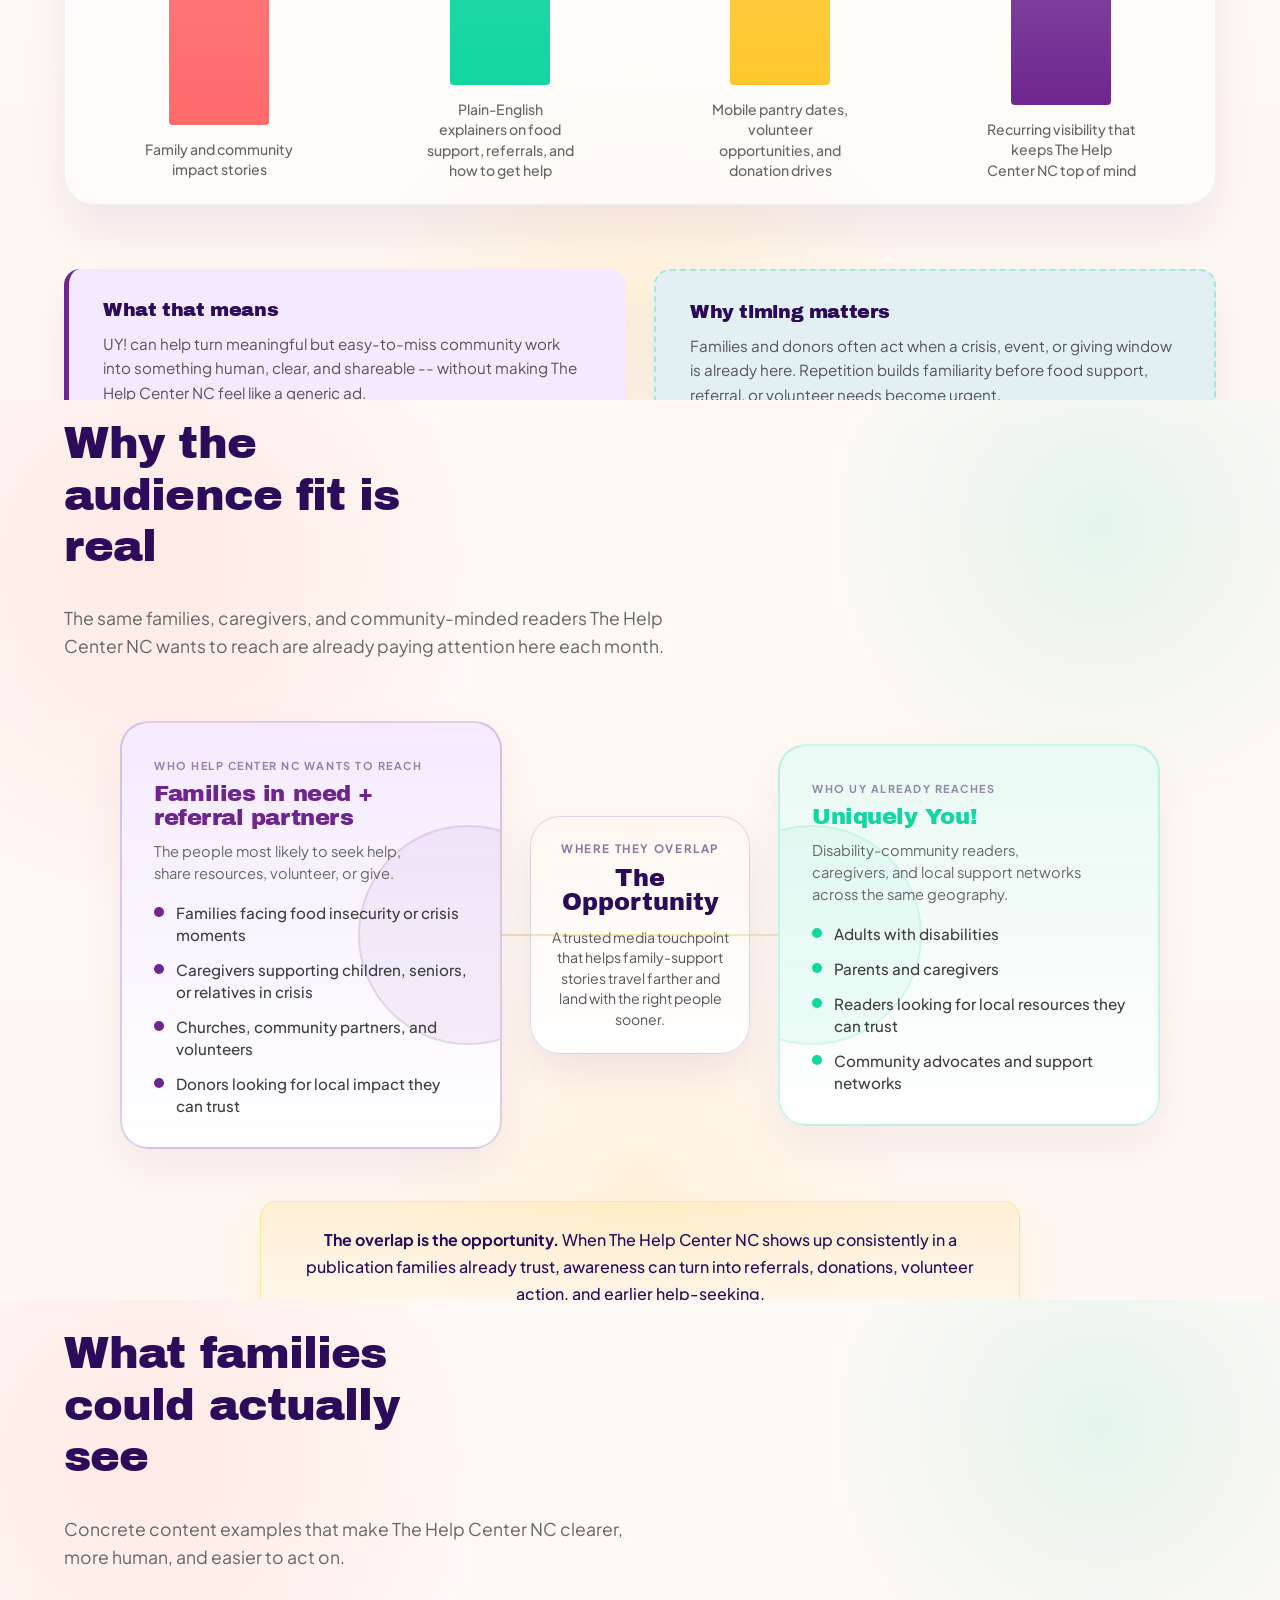
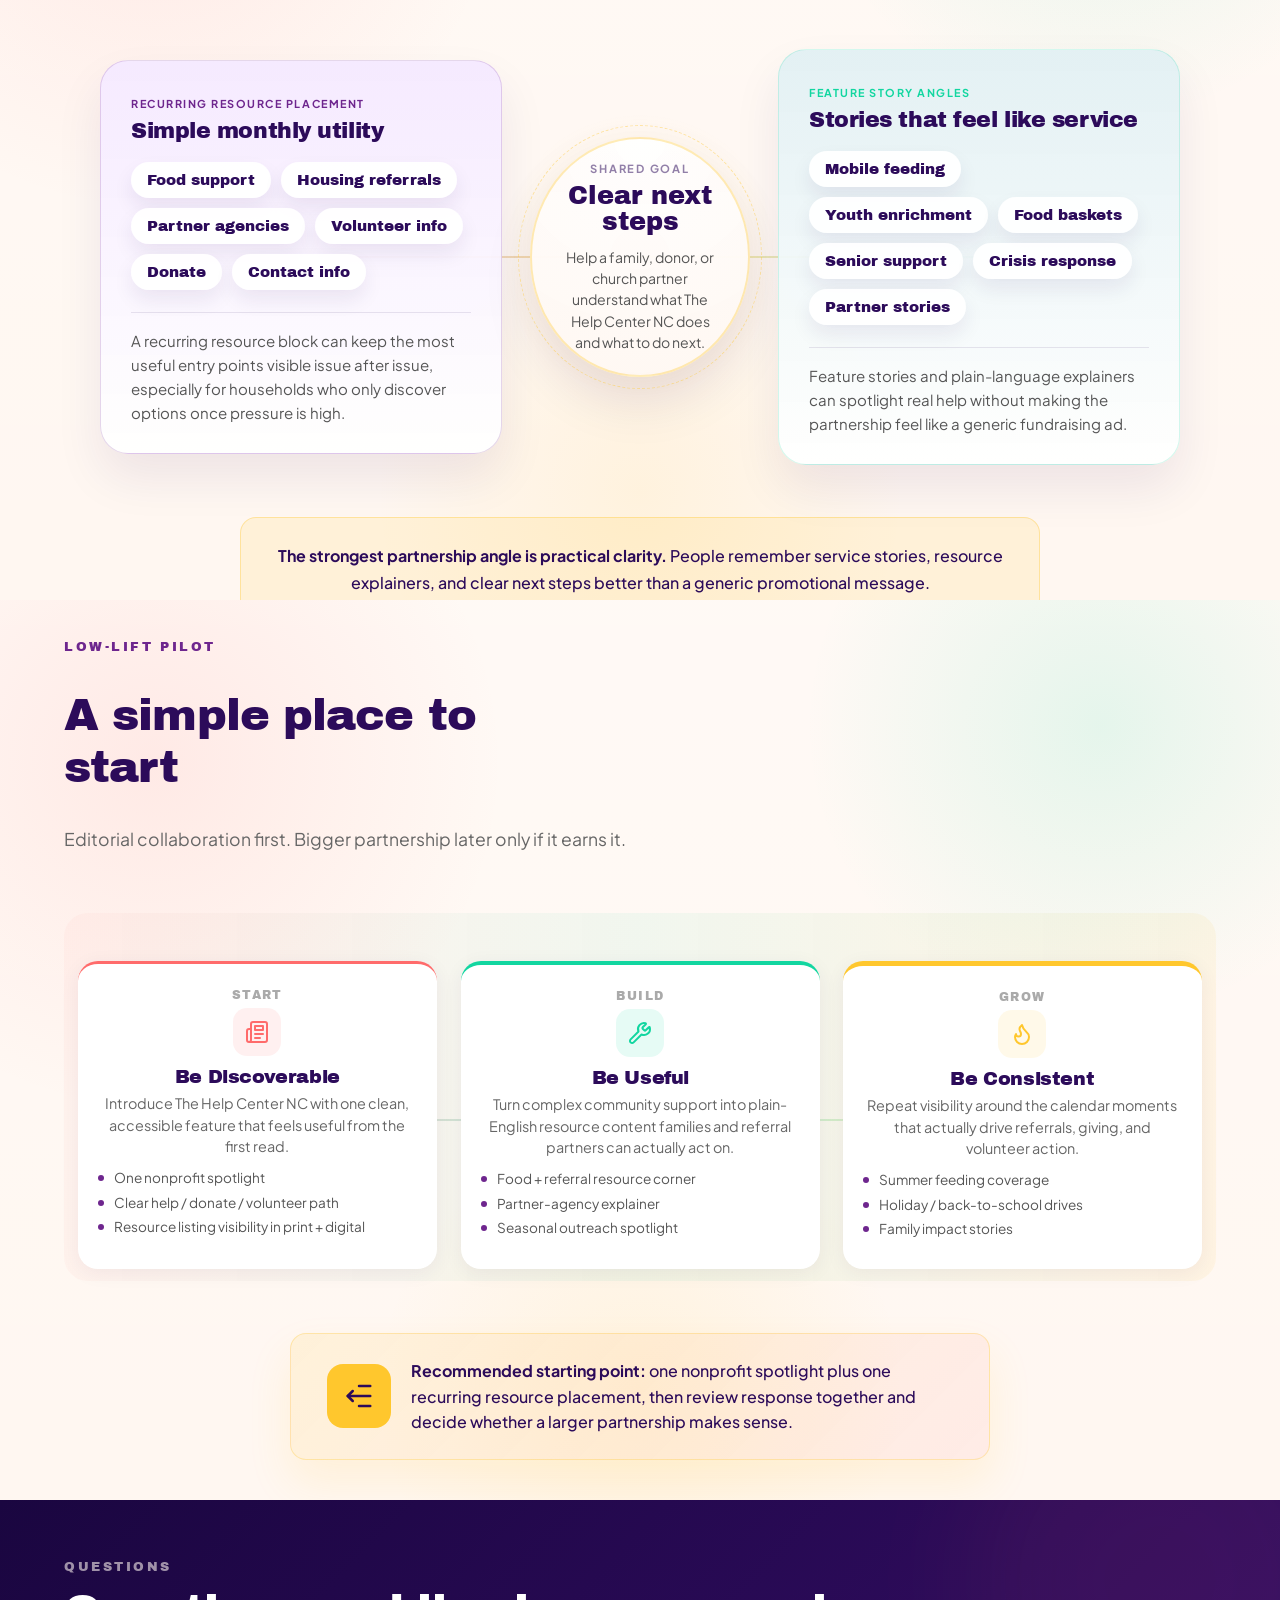
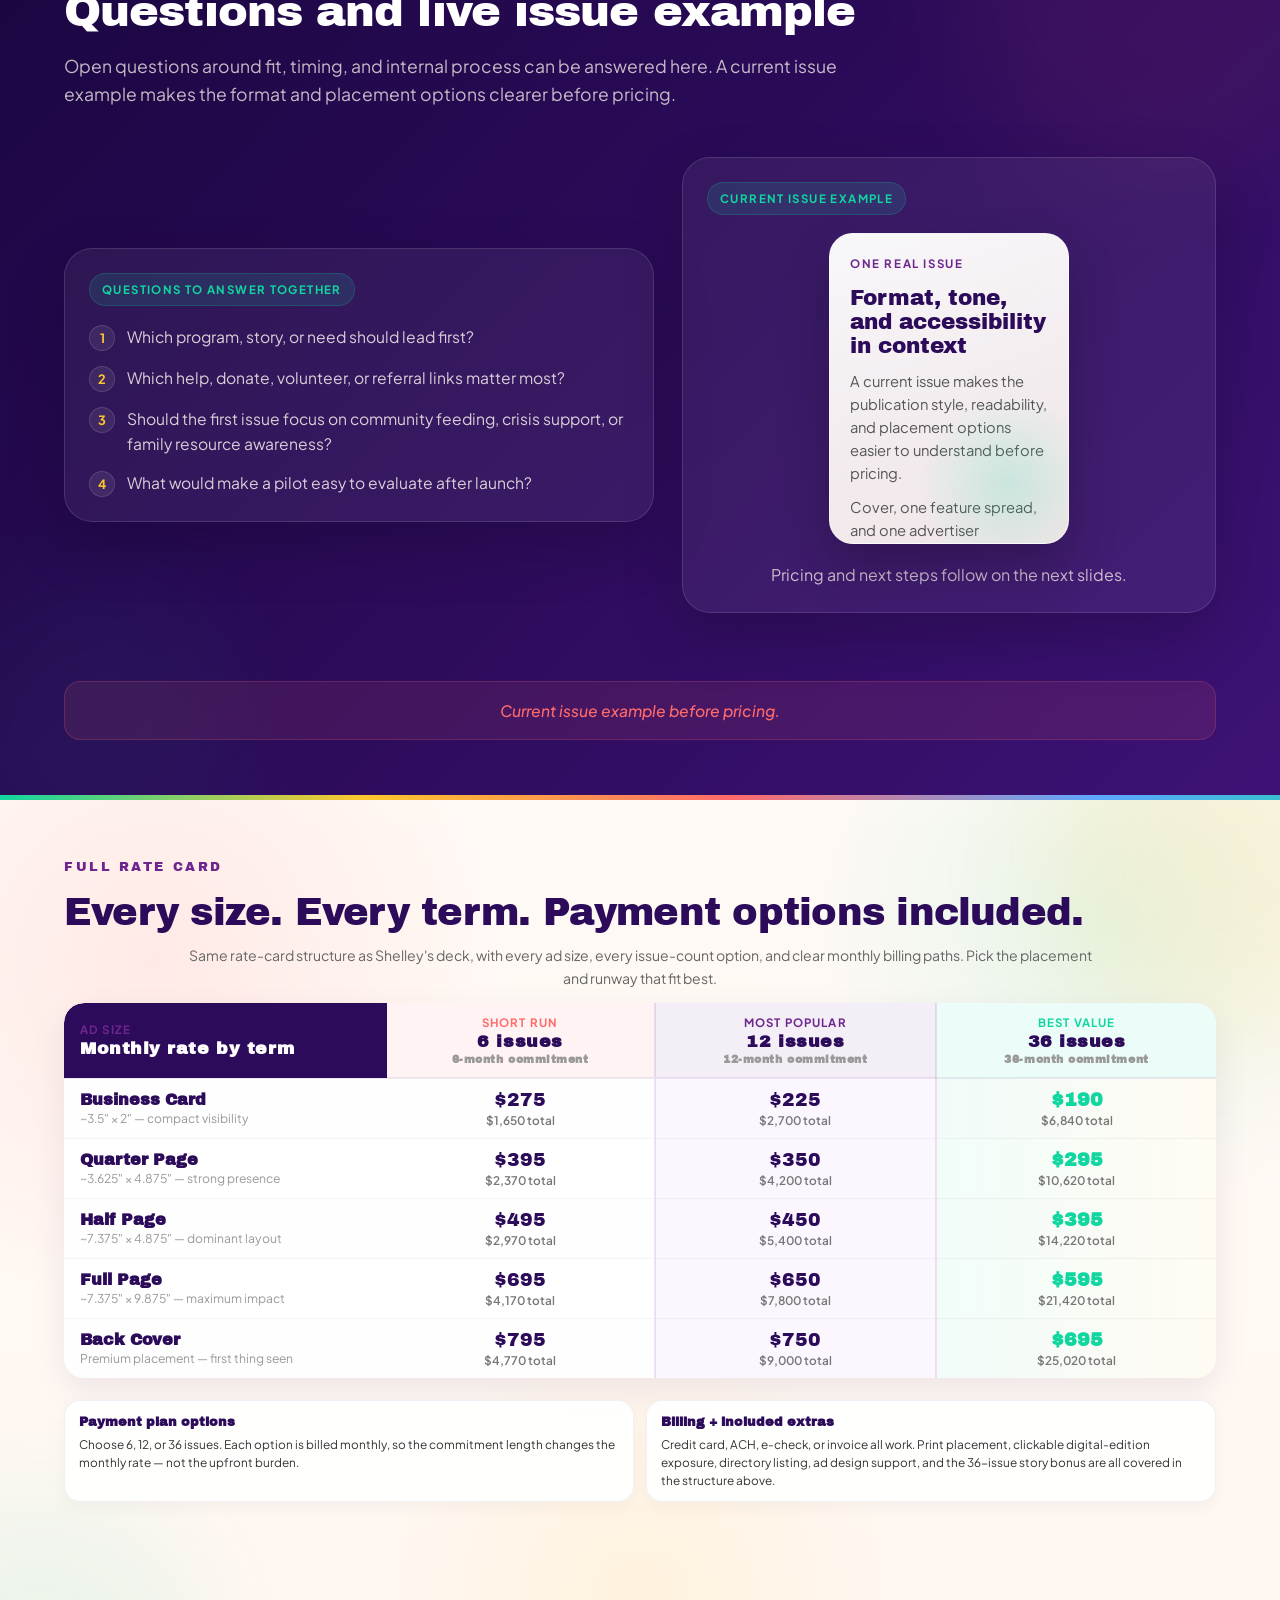
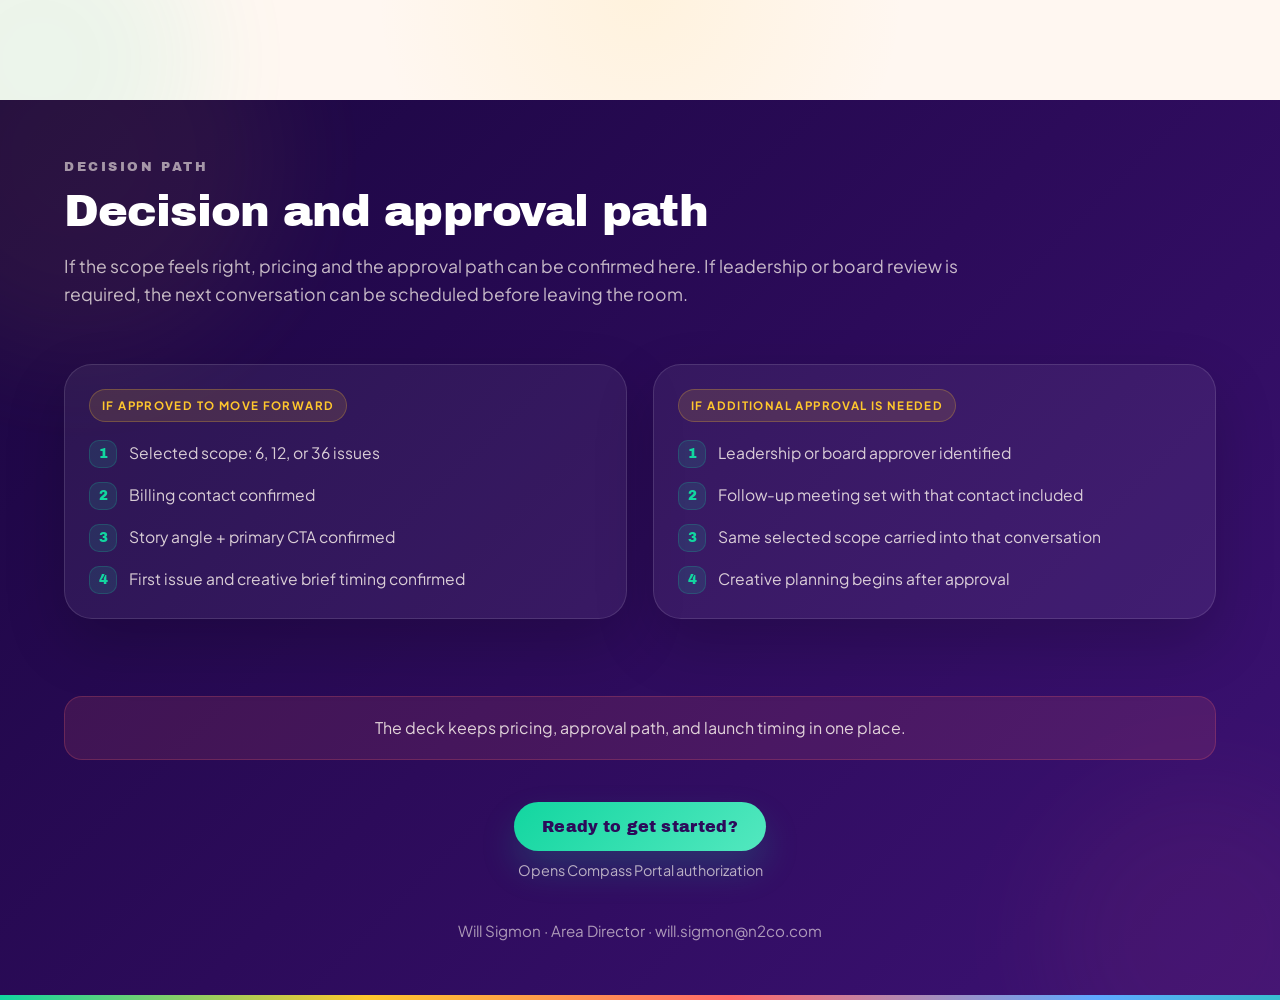
==== commit 618eedb1: "feat(decks): add Lucide icons, Lottie animations, and cover illustrations - Replace overused star/li" ====
--- a/public/deck/helpcenternc/index.html
+++ b/public/deck/helpcenternc/index.html
@@ -2237,6 +2237,11 @@
 @media (max-width: 500px) {
   .dot-nav { display: none; }
 }
+
+.cover-lottie{position:absolute;right:5%;top:50%;transform:translateY(-50%);width:280px;height:280px;opacity:0.15;pointer-events:none;z-index:0}
+@media(max-width:768px){.cover-lottie{display:none}}
+.cover-illustration{position:absolute;right:-2%;bottom:5%;width:320px;height:auto;opacity:0.08;pointer-events:none;z-index:0;filter:grayscale(0.3)}
+@media(max-width:768px){.cover-illustration{display:none}}
 </style>
 </head>
 <body>
@@ -2362,6 +2367,8 @@
         </div>
       </div>
 
+      <div class="cover-lottie lottie-anim" data-src="https://assets-v2.lottiefiles.com/a/46ef1528-a41b-11ee-a79c-6b92c18b54d9/7il9RR8XbU.json" aria-hidden="true"></div>
+      <img class="cover-illustration" src="https://cdni.iconscout.com/illustration/free/preview/free-community-service-and-social-support-for-public-welfare-illustration-svg-download-png-13926039.png" alt="" aria-hidden="true" loading="lazy"/>
       <aside class="cover-aside" data-reveal="left" data-delay="760" aria-label="Conversation focus">
         <div class="cover-aside-kicker">Why this could help</div>
         <h2 class="cover-aside-title">Make The Help Center NC easier to find, understand, and support.</h2>
@@ -2532,9 +2539,9 @@
     <div class="s3-pillars">
       <div class="s3-pillar s3-pillar--coral" data-reveal="up" data-delay="700">
         <div class="s3-pillar-icon" style="background:rgba(255,107,107,0.1);">
-          <!-- Spotlight/star icon -->
+          <!-- Sparkles icon -->
           <svg viewBox="0 0 24 24" fill="none" stroke="var(--coral)" stroke-width="2" stroke-linecap="round" stroke-linejoin="round">
-            <polygon points="12 2 15.09 8.26 22 9.27 17 14.14 18.18 21.02 12 17.77 5.82 21.02 7 14.14 2 9.27 8.91 8.26 12 2"/>
+            <path d="M11.017 2.814a1 1 0 0 1 1.966 0l1.051 5.558a2 2 0 0 0 1.594 1.594l5.558 1.051a1 1 0 0 1 0 1.966l-5.558 1.051a2 2 0 0 0-1.594 1.594l-1.051 5.558a1 1 0 0 1-1.966 0l-1.051-5.558a2 2 0 0 0-1.594-1.594l-5.558-1.051a1 1 0 0 1 0-1.966l5.558-1.051a2 2 0 0 0 1.594-1.594z"/>
           </svg>
         </div>
         <h3>Crisis Relief</h3>
@@ -2770,11 +2777,9 @@
       <div class="s7-step s7-step--2" data-reveal="up" data-delay="600">
         <div class="s7-level-label">Build</div>
         <div class="s7-step-icon" style="background:rgba(18,214,160,0.1);">
-          <!-- Lightbulb icon -->
+          <!-- Wrench icon -->
           <svg viewBox="0 0 24 24" fill="none" stroke="var(--teal)" stroke-width="2" stroke-linecap="round" stroke-linejoin="round">
-            <path d="M9 18h6"/>
-            <path d="M10 22h4"/>
-            <path d="M12 2a7 7 0 0 0-4 12.7V17h8v-2.3A7 7 0 0 0 12 2z"/>
+            <path d="M14.7 6.3a1 1 0 0 0 0 1.4l1.6 1.6a1 1 0 0 0 1.4 0l3.106-3.105c.32-.322.863-.22.983.218a6 6 0 0 1-8.259 7.057l-7.91 7.91a1 1 0 0 1-2.999-3l7.91-7.91a6 6 0 0 1 7.057-8.259c.438.12.54.662.219.984z"/>
           </svg>
         </div>
         <h3>Be Useful</h3>
@@ -2790,9 +2795,9 @@
       <div class="s7-step s7-step--3" data-reveal="up" data-delay="800">
         <div class="s7-level-label">Grow</div>
         <div class="s7-step-icon" style="background:rgba(255,199,45,0.1);">
-          <!-- Star/trophy icon -->
+          <!-- Flame icon -->
           <svg viewBox="0 0 24 24" fill="none" stroke="var(--gold)" stroke-width="2" stroke-linecap="round" stroke-linejoin="round">
-            <polygon points="12 2 15.09 8.26 22 9.27 17 14.14 18.18 21.02 12 17.77 5.82 21.02 7 14.14 2 9.27 8.91 8.26 12 2"/>
+            <path d="M12 3q1 4 4 6.5t3 5.5a1 1 0 0 1-14 0 5 5 0 0 1 1-3 1 1 0 0 0 5 0c0-2-1.5-3-1.5-5q0-2 2.5-4"/>
           </svg>
         </div>
         <h3>Be Consistent</h3>
@@ -3068,6 +3073,7 @@
 </section>
 
 
+<script src="https://cdnjs.cloudflare.com/ajax/libs/lottie-web/5.12.2/lottie_light.min.js"></script>
 <script>
 (function() {
   'use strict';
@@ -3287,6 +3293,18 @@
 
   // Presentation stability: parallax disabled to avoid blurred-element artifacting.
 
+  document.querySelectorAll('.lottie-anim').forEach(function(el){
+    var anim=null;
+    new IntersectionObserver(function(entries){
+      entries.forEach(function(e){
+        if(e.isIntersecting){
+          if(!anim){anim=lottie.loadAnimation({container:el,renderer:'svg',loop:true,autoplay:true,path:el.dataset.src})}
+          else{anim.play()}
+        }else if(anim){anim.pause()}
+      });
+    },{threshold:0.2}).observe(el);
+  });
+
 })();
 </script>
 </body>
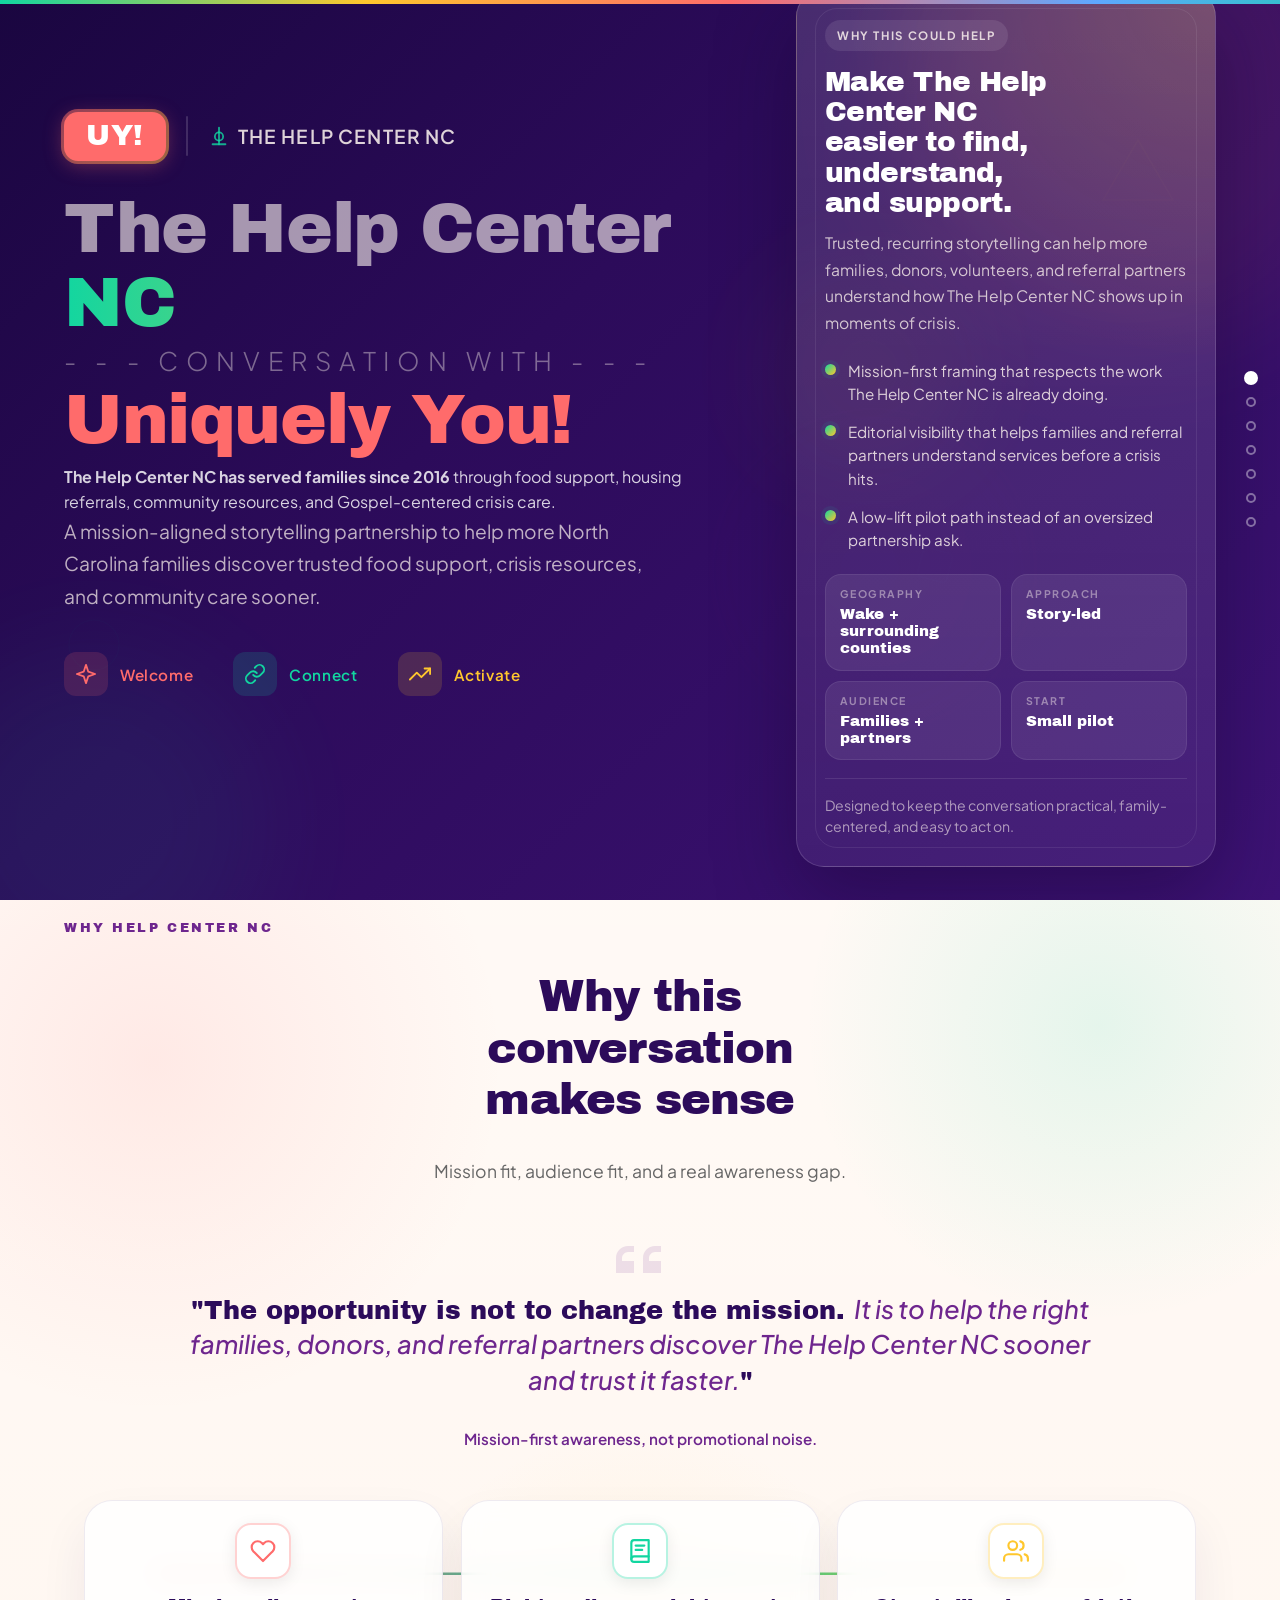
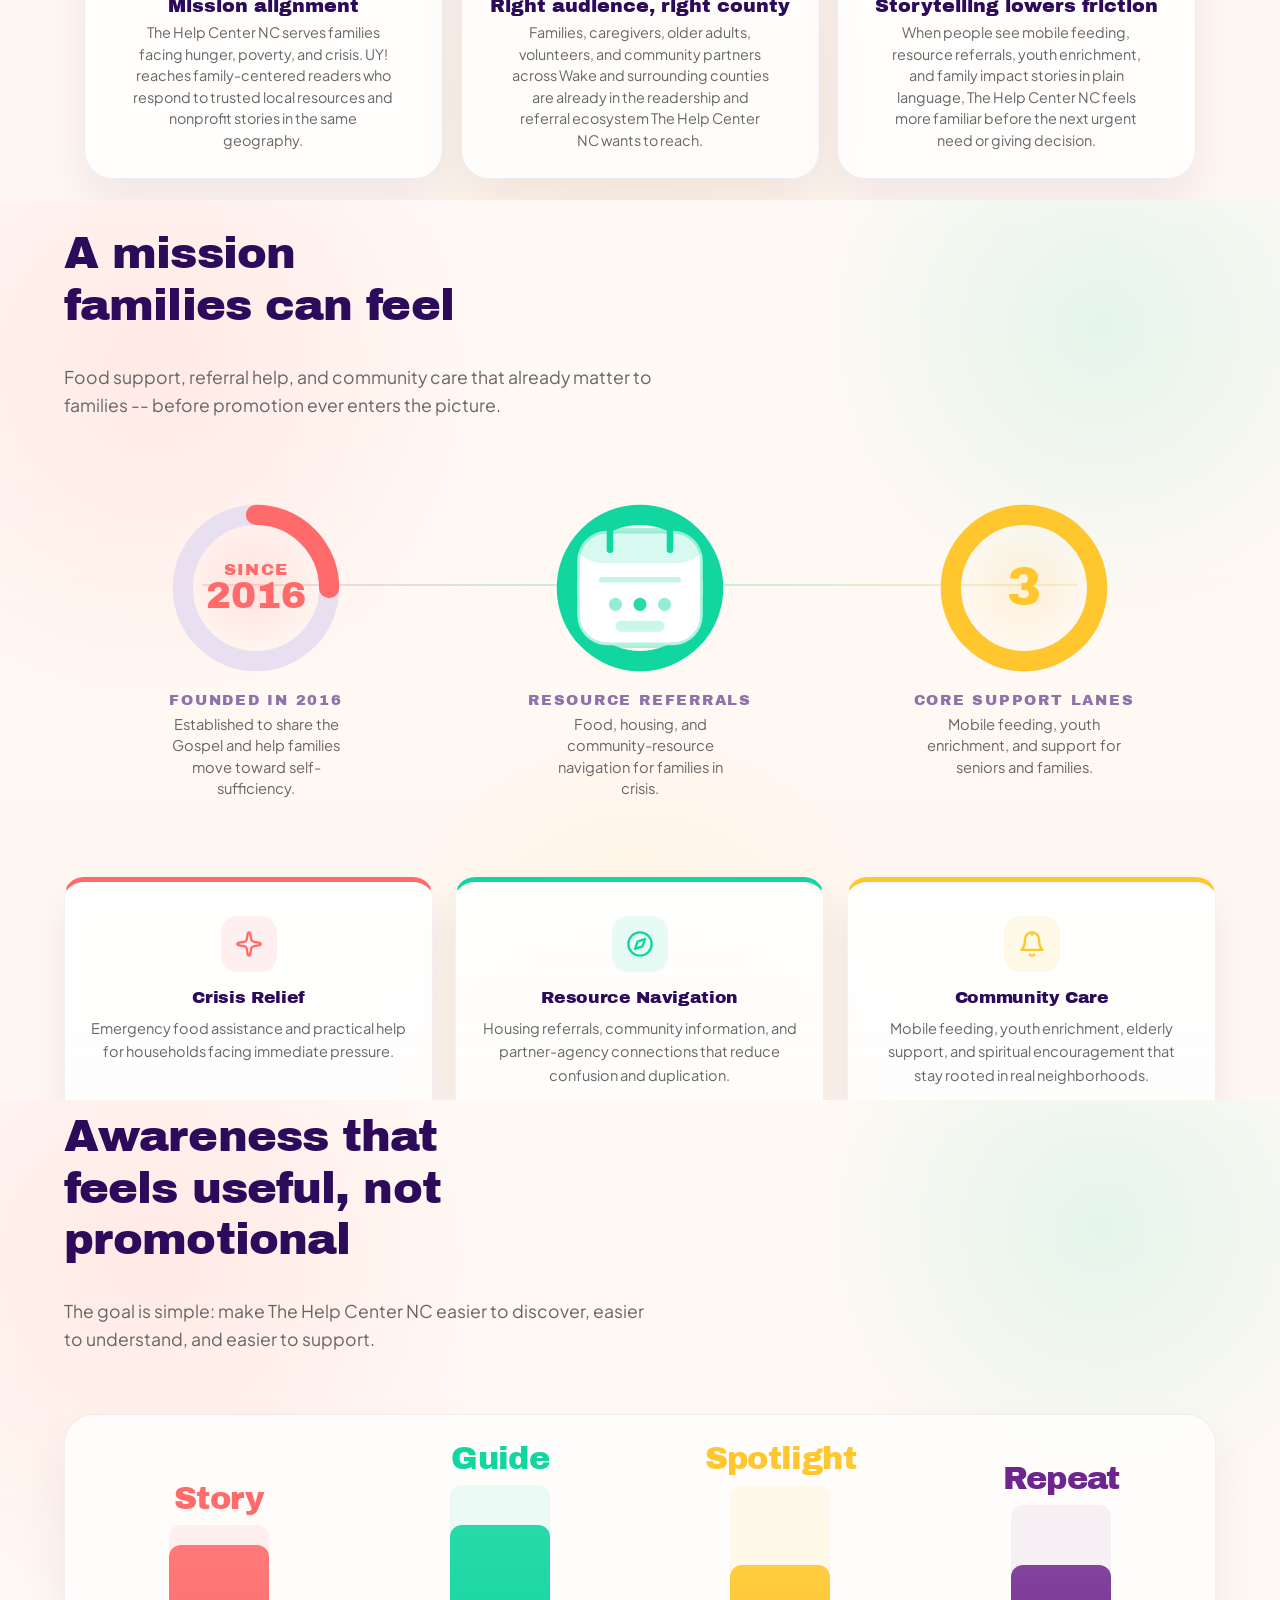
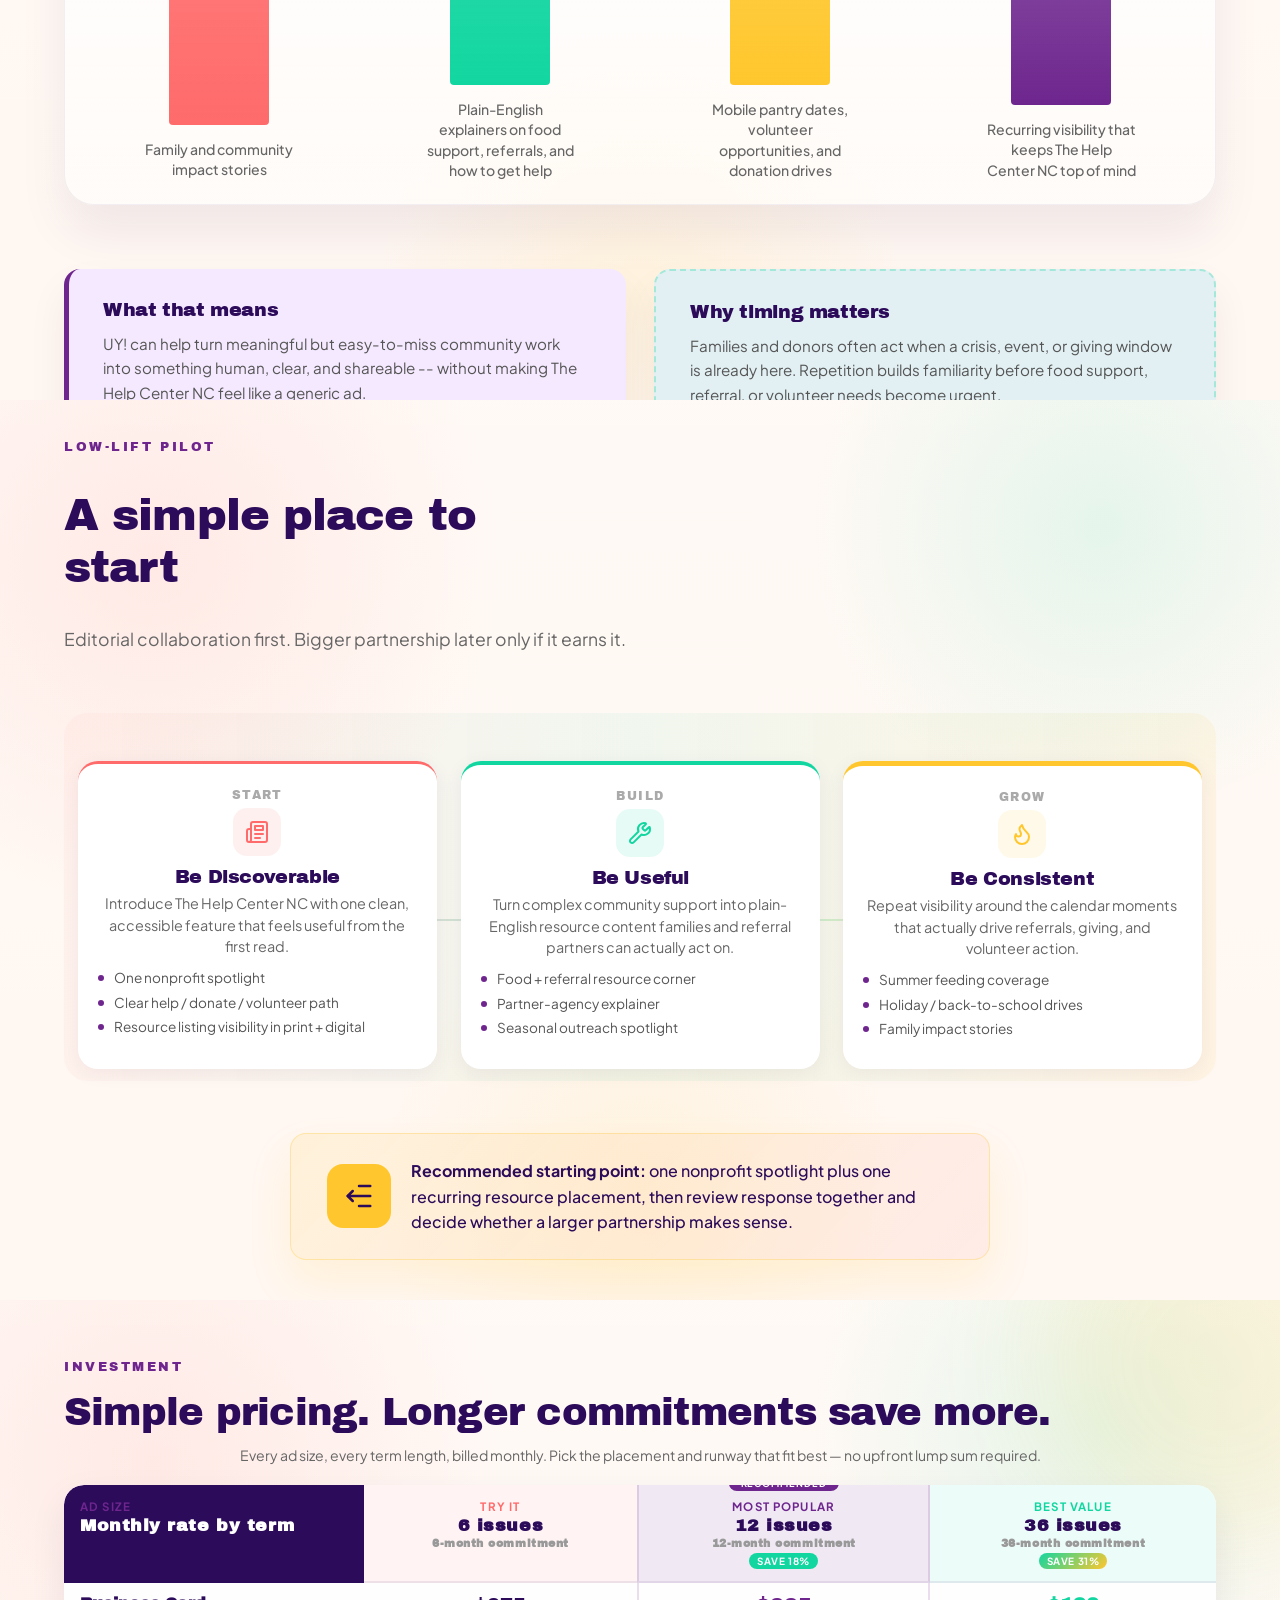
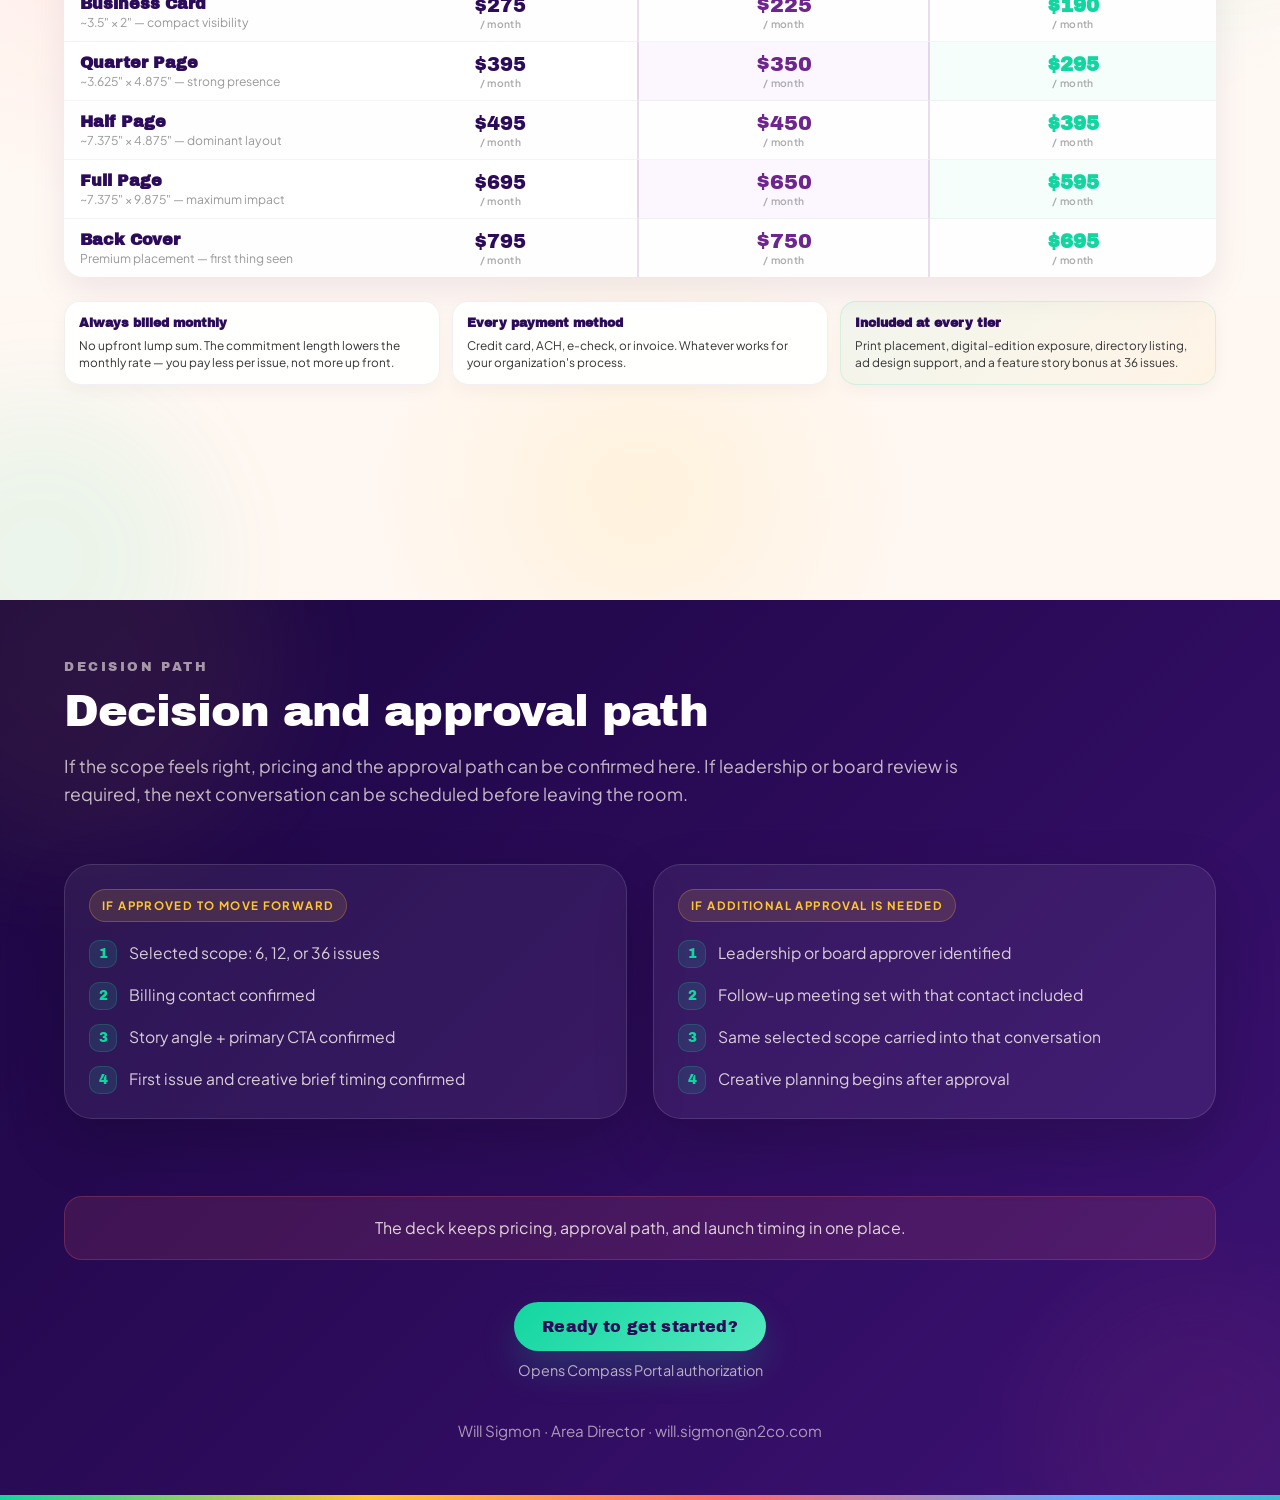
==== commit 0918fe34: "fix(decks): remove dead #questions CSS and add pricing-notes responsive fallback - Remove orphaned #" ====
--- a/public/deck/helpcenternc/index.html
+++ b/public/deck/helpcenternc/index.html
@@ -1757,21 +1757,23 @@
 .pricing-intro {
   text-align: center;
   max-width: 920px;
-  margin: 0 auto 2px;
+  margin: 0 auto 6px;
   font-size: 0.88rem;
   color: #666;
   line-height: 1.6;
 }
 
 .rate-table-wrap {
-  overflow: hidden;
+  overflow: visible;
   border-radius: 20px;
   box-shadow: 0 14px 36px rgba(44,11,90,0.08);
+  position: relative;
 }
 
 .rate-table {
   width: 100%;
-  border-collapse: collapse;
+  border-collapse: separate;
+  border-spacing: 0;
   font-family: var(--sans);
   background: #fff;
   border-radius: 20px;
@@ -1779,16 +1781,18 @@
 }
 
 .rate-table thead th {
-  padding: 12px 16px;
+  padding: 14px 16px 12px;
   font-family: var(--display);
   font-size: 0.84rem;
   letter-spacing: 0.04em;
   text-align: center;
   border-bottom: 2px solid rgba(44,11,90,0.08);
+  position: relative;
+  vertical-align: top;
 }
 .rate-table thead th:first-child {
   text-align: left;
-  width: 28%;
+  width: 26%;
 }
 .rate-table thead .th-term {
   font-size: 0.72rem;
@@ -1812,13 +1816,30 @@
   display: block;
   margin-top: 2px;
 }
+.th-save-badge {
+  display: inline-block;
+  background: var(--teal);
+  color: #fff;
+  font-family: var(--sans);
+  font-size: 0.62rem;
+  font-weight: 700;
+  text-transform: uppercase;
+  letter-spacing: 0.06em;
+  padding: 2px 8px;
+  border-radius: 20px;
+  margin-top: 4px;
+}
+.th-save-badge--gold {
+  background: linear-gradient(135deg, var(--teal), var(--gold));
+}
 
 .rate-table tbody td {
-  padding: 10px 16px;
+  padding: 11px 16px;
   text-align: center;
   border-bottom: 1px solid rgba(0,0,0,0.04);
   font-size: 0.92rem;
   color: var(--body);
+  transition: background 0.2s ease;
 }
 .rate-table tbody td:first-child {
   text-align: left;
@@ -1827,13 +1848,13 @@
 .rate-table tbody tr:last-child td {
   border-bottom: none;
 }
-.rate-table tbody tr:hover {
+.rate-table tbody tr:hover td {
   background: rgba(245,233,255,0.45);
 }
-.rate-table tbody tr:nth-child(odd) {
-  background: rgba(245,233,255,0.08);
-}
-.rate-table tbody tr:nth-child(odd):hover {
+.rate-table tbody tr:nth-child(odd) td {
+  background: rgba(245,233,255,0.05);
+}
+.rate-table tbody tr:nth-child(odd):hover td {
   background: rgba(245,233,255,0.45);
 }
 
@@ -1853,37 +1874,76 @@
 
 .td-price {
   font-family: var(--display);
-  font-size: 1.18rem;
+  font-size: 1.22rem;
   color: var(--dark);
+  display: block;
+}
+.td-per {
+  display: block;
+  font-family: var(--sans);
+  font-size: 0.64rem;
+  color: #aaa;
+  font-weight: 600;
+  letter-spacing: 0.03em;
+  margin-top: 1px;
 }
 .td-total {
   display: block;
   font-family: var(--sans);
-  font-size: 0.74rem;
-  color: #777;
-  font-weight: 600;
-  margin-top: 3px;
+  font-size: 0.7rem;
+  color: #999;
+  font-weight: 500;
+  margin-top: 2px;
+}
+
+.rate-table .popular-col {
+  background: rgba(245,233,255,0.4);
+  border-left: 2px solid rgba(110,38,142,0.15);
+  border-right: 2px solid rgba(110,38,142,0.15);
+  position: relative;
+}
+.rate-table thead .popular-col {
+  background: rgba(110,38,142,0.1);
+}
+.rate-table thead .popular-col::before {
+  content: 'Recommended';
+  position: absolute;
+  top: -10px;
+  left: 50%;
+  transform: translateX(-50%);
+  background: var(--purple-sec);
+  color: #fff;
+  font-family: var(--sans);
+  font-size: 0.58rem;
+  font-weight: 700;
+  text-transform: uppercase;
+  letter-spacing: 0.1em;
+  padding: 2px 12px;
+  border-radius: 10px;
+  white-space: nowrap;
+  z-index: 2;
+}
+.rate-table .popular-col .td-price {
+  color: var(--purple-sec);
+  font-size: 1.3rem;
 }
 
 .rate-table .best-value {
-  background: linear-gradient(90deg, rgba(18,214,160,0.06) 0%, rgba(255,199,45,0.06) 100%);
+  background: rgba(18,214,160,0.04);
 }
 .rate-table .best-value .td-price {
   color: var(--teal);
   font-weight: 700;
 }
-
-.rate-table .popular-col {
-  background: rgba(245,233,255,0.35);
-  border-left: 2px solid rgba(110,38,142,0.12);
-  border-right: 2px solid rgba(110,38,142,0.12);
+.rate-table thead .best-value-head {
+  background: rgba(18,214,160,0.08);
 }
 
 .pricing-notes {
   display: grid;
-  grid-template-columns: 1fr 1fr;
+  grid-template-columns: 1fr 1fr 1fr;
   gap: 12px;
-  margin-top: 10px;
+  margin-top: 12px;
 }
 .pricing-note {
   background: rgba(255,255,255,0.92);
@@ -1898,9 +1958,13 @@
 .pricing-note strong {
   display: block;
   font-family: var(--display);
-  font-size: 0.8rem;
+  font-size: 0.78rem;
   color: var(--dark);
   margin-bottom: 4px;
+}
+.pricing-note--highlight {
+  background: linear-gradient(135deg, rgba(18,214,160,0.06), rgba(255,199,45,0.06));
+  border-color: rgba(18,214,160,0.15);
 }
 
 .s10-grid {
@@ -2064,23 +2128,19 @@
    ================================================================ */
 @media (max-height: 820px) {
   #pricing.slide,
-  #questions.slide,
   #start.slide {
     padding-top: 40px;
     padding-bottom: 40px;
   }
   #pricing .slide-inner,
-  #questions .slide-inner,
   #start .slide-inner {
     gap: 14px;
   }
   #pricing .section-title,
-  #questions .s8-title,
   #start .s8-title {
     font-size: clamp(2.15rem, 3vw, 2.45rem);
   }
   #pricing .section-subtitle,
-  #questions .section-subtitle,
   #start .section-subtitle {
     font-size: 1rem;
     line-height: 1.48;
@@ -2121,30 +2181,16 @@
     font-size: 0.8rem;
     margin-bottom: 3px;
   }
-  #questions .s8-question-card,
-  #questions .s8-preview-card,
   #start .s10-card {
     padding: 20px;
   }
-  #questions .s8-prompt-list,
   #start .s10-list {
     gap: 10px;
   }
-  #questions .s8-prompt-item,
   #start .s10-item {
     font-size: 0.92rem;
     line-height: 1.45;
   }
-  #questions .s8-preview-shell {
-    max-width: 210px;
-    margin-bottom: 12px;
-  }
-  #questions .s8-preview-title {
-    font-size: 1.18rem;
-  }
-  #questions .s8-preview-copy {
-    font-size: 0.86rem;
-  }
   #start .s10-note {
     margin-top: 10px;
     padding: 14px 18px;
@@ -2168,12 +2214,10 @@
 
 @media (max-height: 760px) {
   #pricing .slide-inner,
-  #questions .slide-inner,
   #start .slide-inner {
     justify-content: flex-start !important;
   }
   #pricing .section-eyebrow,
-  #questions .section-eyebrow,
   #start .section-eyebrow {
     margin-bottom: 8px;
   }
@@ -2229,9 +2273,9 @@
   .s6-hub { border-radius: 28px; min-height: auto; width: 100%; max-width: 320px; }
   .s6-legend { flex-direction: column; align-items: center; gap: 12px; }
   .s7-step { min-height: auto; }
-  .s8-question-card, .s8-preview-card, .s10-card { padding: 24px 22px; }
+  .s10-card { padding: 24px 22px; }
   .s9-plan--featured { transform: none; }
-  .s8-preview-shell { max-width: 240px; }
+  .pricing-notes { grid-template-columns: 1fr; }
 }
 
 @media (max-width: 500px) {
@@ -2266,12 +2310,9 @@
   <a href="#why" data-slide="1" data-label="Why it fits" aria-label="Why it fits"></a>
   <a href="#what" data-slide="2" data-label="What they do" aria-label="What they do"></a>
   <a href="#credibility" data-slide="3" data-label="Amplify" aria-label="Amplify"></a>
-  <a href="#audience" data-slide="4" data-label="Audience Fit" aria-label="Audience Fit"></a>
-  <a href="#geography" data-slide="5" data-label="Editorial Fit" aria-label="Editorial Fit"></a>
-  <a href="#partnership" data-slide="6" data-label="Pilot Plan" aria-label="Pilot Plan"></a>
-  <a href="#questions" data-slide="7" data-label="Questions" aria-label="Questions"></a>
-  <a href="#pricing" data-slide="8" data-label="Pricing" aria-label="Pricing"></a>
-  <a href="#start" data-slide="9" data-label="Start" aria-label="Start"></a>
+  <a href="#partnership" data-slide="4" data-label="Pilot Plan" aria-label="Pilot Plan"></a>
+  <a href="#pricing" data-slide="5" data-label="Pricing" aria-label="Pricing"></a>
+  <a href="#start" data-slide="6" data-label="Start" aria-label="Start"></a>
 </nav>
 
 
@@ -2634,118 +2675,12 @@
 </section>
 
 
+
+
 <!-- ============================================================
-     SLIDE 5: AUDIENCE FIT (Venn diagram)
+     SLIDE 5: PARTNERSHIP (staircase)
      ============================================================ -->
-<section class="slide slide--cream" id="audience" data-slide-index="4" data-theme="light">
-  <div class="slide-inner">
-    <div class="section-eyebrow" data-reveal="up" data-delay="0">Audience Fit</div>
-    <h2 class="section-title" data-reveal="up" data-delay="100">Why the audience fit is real</h2>
-    <p class="section-subtitle" data-reveal="up" data-delay="200">The same families, caregivers, and community-minded readers The Help Center NC wants to reach are already paying attention here each month.</p>
-
-    <div class="s5-fit-layout">
-      <article class="s5-fit-panel s5-fit-panel--left" data-reveal="left" data-delay="300">
-        <div class="s5-fit-header">
-          <div class="s5-fit-kicker">Who Help Center NC wants to reach</div>
-          <h3 class="s5-fit-title">Families in need + referral partners</h3>
-          <p class="s5-fit-subtitle">The people most likely to seek help, share resources, volunteer, or give.</p>
-        </div>
-        <ul class="s5-fit-list">
-          <li>Families facing food insecurity or crisis moments</li>
-          <li>Caregivers supporting children, seniors, or relatives in crisis</li>
-          <li>Churches, community partners, and volunteers</li>
-          <li>Donors looking for local impact they can trust</li>
-        </ul>
-      </article>
-
-      <div class="s5-fit-badge-wrap" data-reveal="scale" data-delay="420">
-        <div class="s5-fit-badge">
-          <span class="s5-fit-badge-label">Where they overlap</span>
-          <div class="s5-fit-badge-title">The Opportunity</div>
-          <p class="s5-fit-badge-copy">A trusted media touchpoint that helps family-support stories travel farther and land with the right people sooner.</p>
-        </div>
-      </div>
-
-      <article class="s5-fit-panel s5-fit-panel--right" data-reveal="right" data-delay="540">
-        <div class="s5-fit-header">
-          <div class="s5-fit-kicker">Who UY already reaches</div>
-          <h3 class="s5-fit-title">Uniquely You!</h3>
-          <p class="s5-fit-subtitle">Disability-community readers, caregivers, and local support networks across the same geography.</p>
-        </div>
-        <ul class="s5-fit-list">
-          <li>Adults with disabilities</li>
-          <li>Parents and caregivers</li>
-          <li>Readers looking for local resources they can trust</li>
-          <li>Community advocates and support networks</li>
-        </ul>
-      </article>
-    </div>
-
-    <div class="s5-callout" data-reveal="up" data-delay="500">
-      <strong>The overlap is the opportunity.</strong> When The Help Center NC shows up consistently in a publication families already trust, awareness can turn into referrals, donations, volunteer action, and earlier help-seeking.
-    </div>
-  </div>
-</section>
-
-
-<!-- ============================================================
-     SLIDE 6: GEOGRAPHY (SVG map)
-     ============================================================ -->
-<section class="slide slide--cream" id="geography" data-slide-index="5" data-theme="light">
-  <div class="slide-inner">
-    <div class="section-eyebrow" data-reveal="up" data-delay="0">Editorial fit</div>
-    <h2 class="section-title" data-reveal="up" data-delay="100">What families could actually see</h2>
-    <p class="section-subtitle" data-reveal="up" data-delay="200">Concrete content examples that make The Help Center NC clearer, more human, and easier to act on.</p>
-
-    <div class="s6-fit-layout">
-      <article class="s6-panel s6-panel--left" data-reveal="left" data-delay="300">
-        <div class="s6-panel-kicker">Recurring resource placement</div>
-        <h3 class="s6-panel-title">Simple monthly utility</h3>
-        <div class="s6-chip-grid">
-          <span class="s6-chip">Food support</span>
-          <span class="s6-chip">Housing referrals</span>
-          <span class="s6-chip">Partner agencies</span>
-          <span class="s6-chip">Volunteer info</span>
-          <span class="s6-chip">Donate</span>
-          <span class="s6-chip">Contact info</span>
-        </div>
-        <p class="s6-summary">A recurring resource block can keep the most useful entry points visible issue after issue, especially for households who only discover options once pressure is high.</p>
-      </article>
-
-      <div class="s6-hub-wrap" data-reveal="scale" data-delay="420">
-        <div class="s6-hub">
-          <div class="s6-hub-kicker">Shared goal</div>
-          <div class="s6-hub-title">Clear next steps</div>
-          <p class="s6-hub-copy">Help a family, donor, or church partner understand what The Help Center NC does and what to do next.</p>
-        </div>
-      </div>
-
-      <article class="s6-panel s6-panel--right" data-reveal="right" data-delay="540">
-        <div class="s6-panel-kicker">Feature story angles</div>
-        <h3 class="s6-panel-title">Stories that feel like service</h3>
-        <div class="s6-chip-grid">
-          <span class="s6-chip">Mobile feeding</span>
-          <span class="s6-chip">Youth enrichment</span>
-          <span class="s6-chip">Food baskets</span>
-          <span class="s6-chip">Senior support</span>
-          <span class="s6-chip">Crisis response</span>
-          <span class="s6-chip">Partner stories</span>
-        </div>
-        <p class="s6-summary">Feature stories and plain-language explainers can spotlight real help without making the partnership feel like a generic fundraising ad.</p>
-      </article>
-    </div>
-
-    <div class="s6-callout" data-reveal="up" data-delay="500">
-      <strong>The strongest partnership angle is practical clarity.</strong> People remember service stories, resource explainers, and clear next steps better than a generic promotional message.
-    </div>
-  </div>
-</section>
-
-
-<!-- ============================================================
-     SLIDE 7: PARTNERSHIP (staircase)
-     ============================================================ -->
-<section class="slide slide--cream" id="partnership" data-slide-index="6" data-theme="light">
+<section class="slide slide--cream" id="partnership" data-slide-index="4" data-theme="light">
   <div class="slide-inner">
     <div class="section-eyebrow" data-reveal="up" data-delay="0">Low-lift pilot</div>
     <h2 class="section-title" data-reveal="up" data-delay="100">A simple place to start</h2>
@@ -2829,66 +2764,18 @@
 
 
 
+
 <!-- ============================================================
-     SLIDE 8: QUESTIONS / PREVIEW
+     SLIDE 6: PRICING
      ============================================================ -->
-<section class="slide slide--dark" id="questions" data-slide-index="7" data-theme="dark">
-  <div class="s8-diagonal"></div>
-  <div class="orb" style="width:400px;height:400px;top:-120px;right:-80px;background:var(--coral);opacity:0.06;"></div>
-  <div class="orb" style="width:300px;height:300px;bottom:-80px;left:-60px;background:var(--teal);opacity:0.04;"></div>
-
-  <div class="slide-inner" style="display:flex;flex-direction:column;height:calc(100vh - 120px);justify-content:space-between;">
-    <div>
-      <div class="section-eyebrow" data-reveal="up" data-delay="50" style="color:rgba(255,247,241,0.58);">Questions</div>
-      <h2 class="s8-title" data-reveal="up" data-delay="100" style="margin-bottom:14px;">Questions and live issue example</h2>
-      <p class="section-subtitle" data-reveal="up" data-delay="180" style="color:rgba(255,247,241,0.74);max-width:820px;margin-bottom:0;">Open questions around fit, timing, and internal process can be answered here. A current issue example makes the format and placement options clearer before pricing.</p>
-    </div>
-
-    <div class="s8-prompt-grid" style="flex:1;align-items:center;">
-      <div class="s8-question-card" data-reveal="left" data-delay="260">
-        <div class="s8-card-label">Questions to answer together</div>
-        <ul class="s8-prompt-list">
-          <li class="s8-prompt-item"><span class="s8-prompt-dot">1</span><span>Which program, story, or need should lead first?</span></li>
-          <li class="s8-prompt-item"><span class="s8-prompt-dot">2</span><span>Which help, donate, volunteer, or referral links matter most?</span></li>
-          <li class="s8-prompt-item"><span class="s8-prompt-dot">3</span><span>Should the first issue focus on community feeding, crisis support, or family resource awareness?</span></li>
-          <li class="s8-prompt-item"><span class="s8-prompt-dot">4</span><span>What would make a pilot easy to evaluate after launch?</span></li>
-        </ul>
-      </div>
-
-      <div class="s8-preview-card" data-reveal="right" data-delay="340">
-        <div class="s8-card-label">Current issue example</div>
-        <div class="s8-preview-shell">
-          <div class="s8-preview-mag">
-            <div class="s8-preview-kicker">One real issue</div>
-            <div class="s8-preview-title">Format, tone, and accessibility in context</div>
-            <div class="s8-preview-copy">A current issue makes the publication style, readability, and placement options easier to understand before pricing.</div>
-            <div class="s8-preview-copy" style="margin-top:12px;">Cover, one feature spread, and one advertiser placement usually provide enough context.</div>
-          </div>
-        </div>
-        <p class="s8-preview-note">Pricing and next steps follow on the next slides.</p>
-      </div>
-    </div>
-
-    <div class="s8-cta-wrap" data-reveal="scale" data-delay="420" style="margin-top:18px;">
-      <p class="s8-cta-text">Current issue example before pricing.</p>
-    </div>
-  </div>
-
-  <div class="s8-rainbow"></div>
-</section>
-
-
-<!-- ============================================================
-     SLIDE 9: PRICING
-     ============================================================ -->
-<section class="slide slide--cream" id="pricing" data-slide-index="8" data-theme="light">
+<section class="slide slide--cream" id="pricing" data-slide-index="5" data-theme="light">
   <div class="orb" style="width:360px;height:360px;top:-120px;right:-120px;background:var(--gold);opacity:0.12;"></div>
   <div class="orb" style="width:320px;height:320px;bottom:-120px;left:-120px;background:var(--teal);opacity:0.08;"></div>
 
   <div class="slide-inner pricing-slide-inner">
-    <div class="section-eyebrow" data-reveal="up" data-delay="50">Full rate card</div>
-    <h2 class="section-title" data-reveal="up" data-delay="100" style="max-width:none;">Every size. Every term. Payment options included.</h2>
-    <p class="pricing-intro" data-reveal="up" data-delay="180">Same rate-card structure as Shelley&apos;s deck, with every ad size, every issue-count option, and clear monthly billing paths. Pick the placement and runway that fit best.</p>
+    <div class="section-eyebrow" data-reveal="up" data-delay="50">Investment</div>
+    <h2 class="section-title" data-reveal="up" data-delay="100" style="max-width:none;">Simple pricing. Longer commitments save more.</h2>
+    <p class="pricing-intro" data-reveal="up" data-delay="180">Every ad size, every term length, billed monthly. Pick the placement and runway that fit best — no upfront lump sum required.</p>
 
     <div class="rate-table-wrap" data-reveal="up" data-delay="260">
       <table class="rate-table">
@@ -2899,19 +2786,21 @@
               <span class="th-issues" style="color:#fff;">Monthly rate by term</span>
             </th>
             <th style="background:rgba(255,107,107,0.08);">
-              <span class="th-term" style="color:var(--coral);">Short run</span>
+              <span class="th-term" style="color:var(--coral);">Try it</span>
               <span class="th-issues">6 issues</span>
               <span class="th-savings">6-month commitment</span>
             </th>
-            <th class="popular-col" style="background:rgba(110,38,142,0.08);">
+            <th class="popular-col">
               <span class="th-term">Most popular</span>
               <span class="th-issues">12 issues</span>
               <span class="th-savings">12-month commitment</span>
+              <span class="th-save-badge">Save 18%</span>
             </th>
-            <th style="background:rgba(18,214,160,0.08);border-radius:0 20px 0 0;">
+            <th class="best-value-head" style="border-radius:0 20px 0 0;">
               <span class="th-term" style="color:var(--teal);">Best value</span>
               <span class="th-issues">36 issues</span>
               <span class="th-savings">36-month commitment</span>
+              <span class="th-save-badge th-save-badge--gold">Save 31%</span>
             </th>
           </tr>
         </thead>
@@ -2923,15 +2812,15 @@
             </td>
             <td>
               <span class="td-price">$275</span>
-              <span class="td-total">$1,650 total</span>
+              <span class="td-per">/ month</span>
             </td>
             <td class="popular-col">
               <span class="td-price">$225</span>
-              <span class="td-total">$2,700 total</span>
+              <span class="td-per">/ month</span>
             </td>
             <td class="best-value">
               <span class="td-price">$190</span>
-              <span class="td-total">$6,840 total</span>
+              <span class="td-per">/ month</span>
             </td>
           </tr>
           <tr>
@@ -2941,15 +2830,15 @@
             </td>
             <td>
               <span class="td-price">$395</span>
-              <span class="td-total">$2,370 total</span>
+              <span class="td-per">/ month</span>
             </td>
             <td class="popular-col">
               <span class="td-price">$350</span>
-              <span class="td-total">$4,200 total</span>
+              <span class="td-per">/ month</span>
             </td>
             <td class="best-value">
               <span class="td-price">$295</span>
-              <span class="td-total">$10,620 total</span>
+              <span class="td-per">/ month</span>
             </td>
           </tr>
           <tr>
@@ -2959,15 +2848,15 @@
             </td>
             <td>
               <span class="td-price">$495</span>
-              <span class="td-total">$2,970 total</span>
+              <span class="td-per">/ month</span>
             </td>
             <td class="popular-col">
               <span class="td-price">$450</span>
-              <span class="td-total">$5,400 total</span>
+              <span class="td-per">/ month</span>
             </td>
             <td class="best-value">
               <span class="td-price">$395</span>
-              <span class="td-total">$14,220 total</span>
+              <span class="td-per">/ month</span>
             </td>
           </tr>
           <tr>
@@ -2977,15 +2866,15 @@
             </td>
             <td>
               <span class="td-price">$695</span>
-              <span class="td-total">$4,170 total</span>
+              <span class="td-per">/ month</span>
             </td>
             <td class="popular-col">
               <span class="td-price">$650</span>
-              <span class="td-total">$7,800 total</span>
+              <span class="td-per">/ month</span>
             </td>
             <td class="best-value">
               <span class="td-price">$595</span>
-              <span class="td-total">$21,420 total</span>
+              <span class="td-per">/ month</span>
             </td>
           </tr>
           <tr>
@@ -2995,15 +2884,15 @@
             </td>
             <td>
               <span class="td-price">$795</span>
-              <span class="td-total">$4,770 total</span>
+              <span class="td-per">/ month</span>
             </td>
             <td class="popular-col">
               <span class="td-price">$750</span>
-              <span class="td-total">$9,000 total</span>
+              <span class="td-per">/ month</span>
             </td>
             <td class="best-value">
               <span class="td-price">$695</span>
-              <span class="td-total">$25,020 total</span>
+              <span class="td-per">/ month</span>
             </td>
           </tr>
         </tbody>
@@ -3012,12 +2901,16 @@
 
     <div class="pricing-notes" data-reveal="up" data-delay="360">
       <div class="pricing-note">
-        <strong>Payment plan options</strong>
-        Choose 6, 12, or 36 issues. Each option is billed monthly, so the commitment length changes the monthly rate — not the upfront burden.
+        <strong>Always billed monthly</strong>
+        No upfront lump sum. The commitment length lowers the monthly rate — you pay less per issue, not more up front.
       </div>
       <div class="pricing-note">
-        <strong>Billing + included extras</strong>
-        Credit card, ACH, e-check, or invoice all work. Print placement, clickable digital-edition exposure, directory listing, ad design support, and the 36-issue story bonus are all covered in the structure above.
+        <strong>Every payment method</strong>
+        Credit card, ACH, e-check, or invoice. Whatever works for your organization's process.
+      </div>
+      <div class="pricing-note pricing-note--highlight">
+        <strong>Included at every tier</strong>
+        Print placement, digital-edition exposure, directory listing, ad design support, and a feature story bonus at 36 issues.
       </div>
     </div>
   </div>
@@ -3025,9 +2918,9 @@
 
 
 <!-- ============================================================
-     SLIDE 10: APPROVAL / START
+     SLIDE 7: APPROVAL / START
      ============================================================ -->
-<section class="slide slide--dark" id="start" data-slide-index="9" data-theme="dark">
+<section class="slide slide--dark" id="start" data-slide-index="6" data-theme="dark">
   <div class="s8-diagonal"></div>
   <div class="orb" style="width:400px;height:400px;top:-140px;left:-120px;background:var(--gold);opacity:0.06;"></div>
   <div class="orb" style="width:320px;height:320px;bottom:-100px;right:-80px;background:var(--coral);opacity:0.05;"></div>
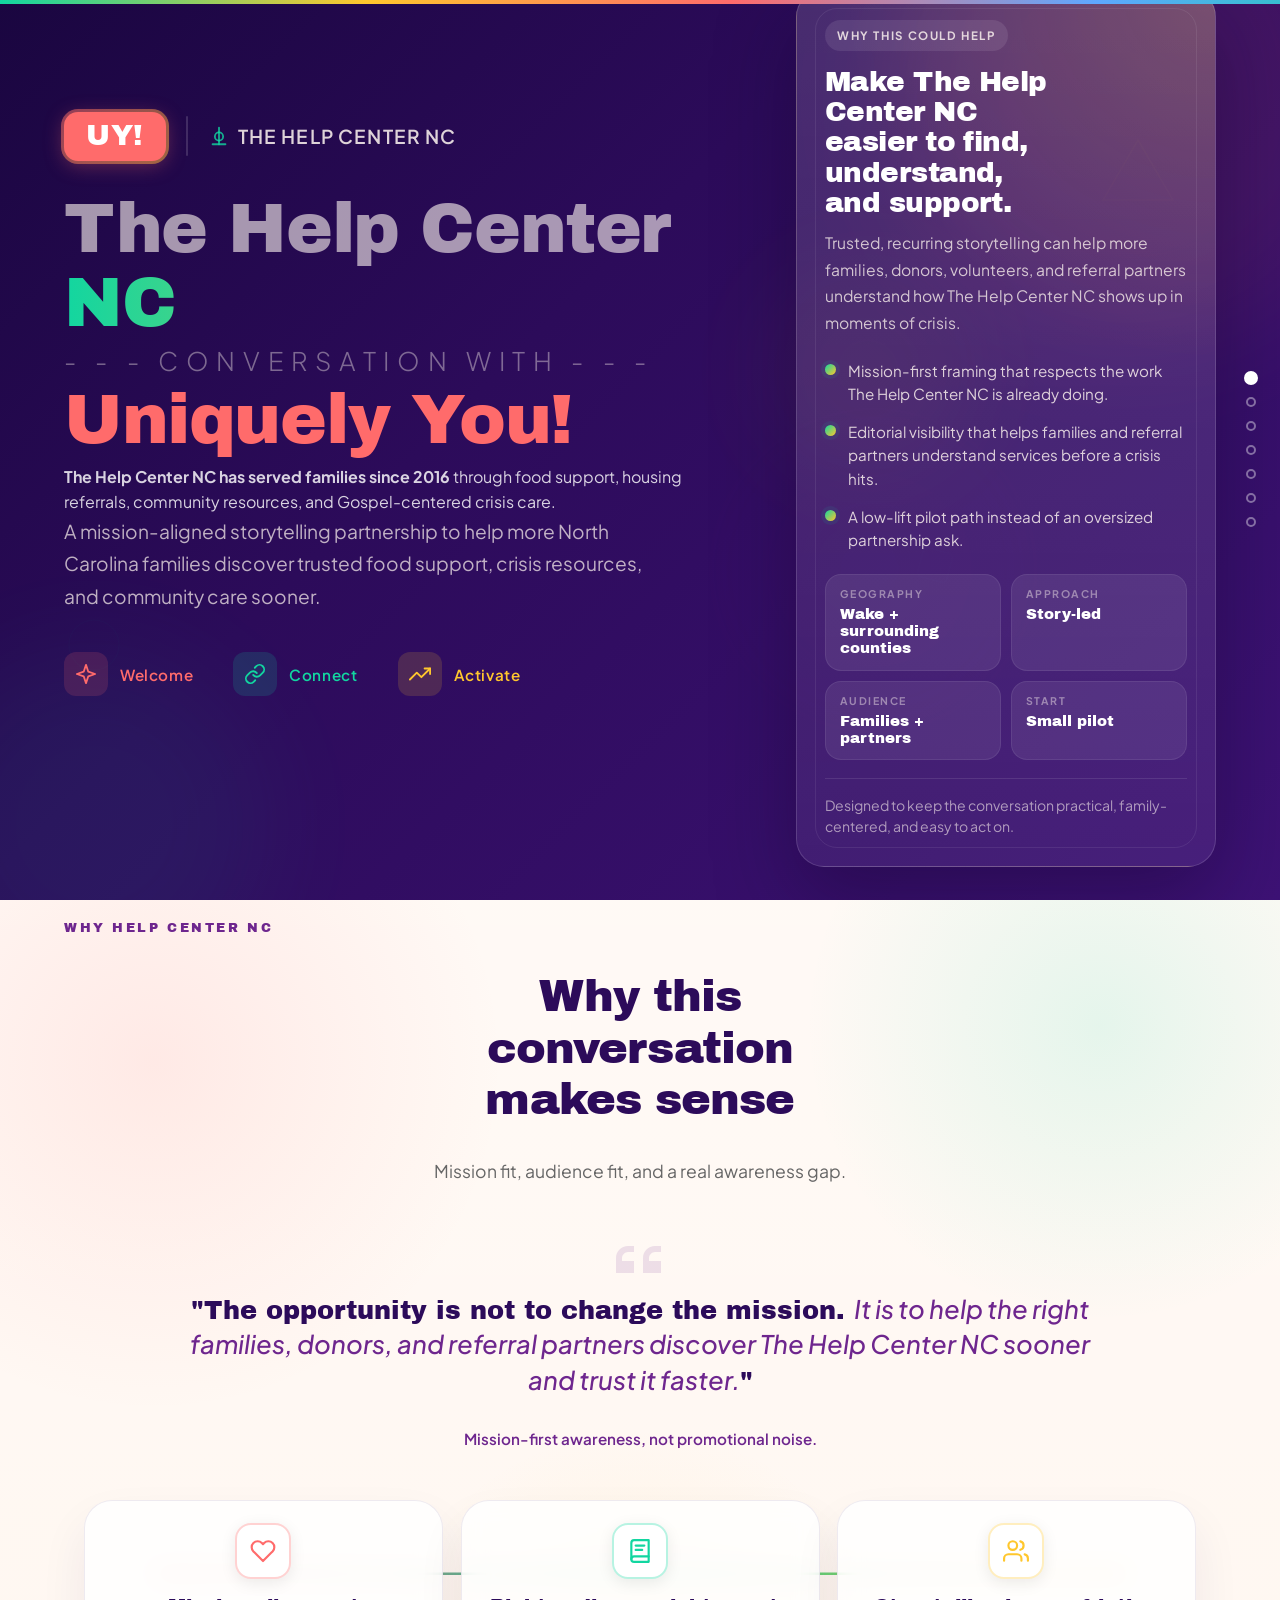
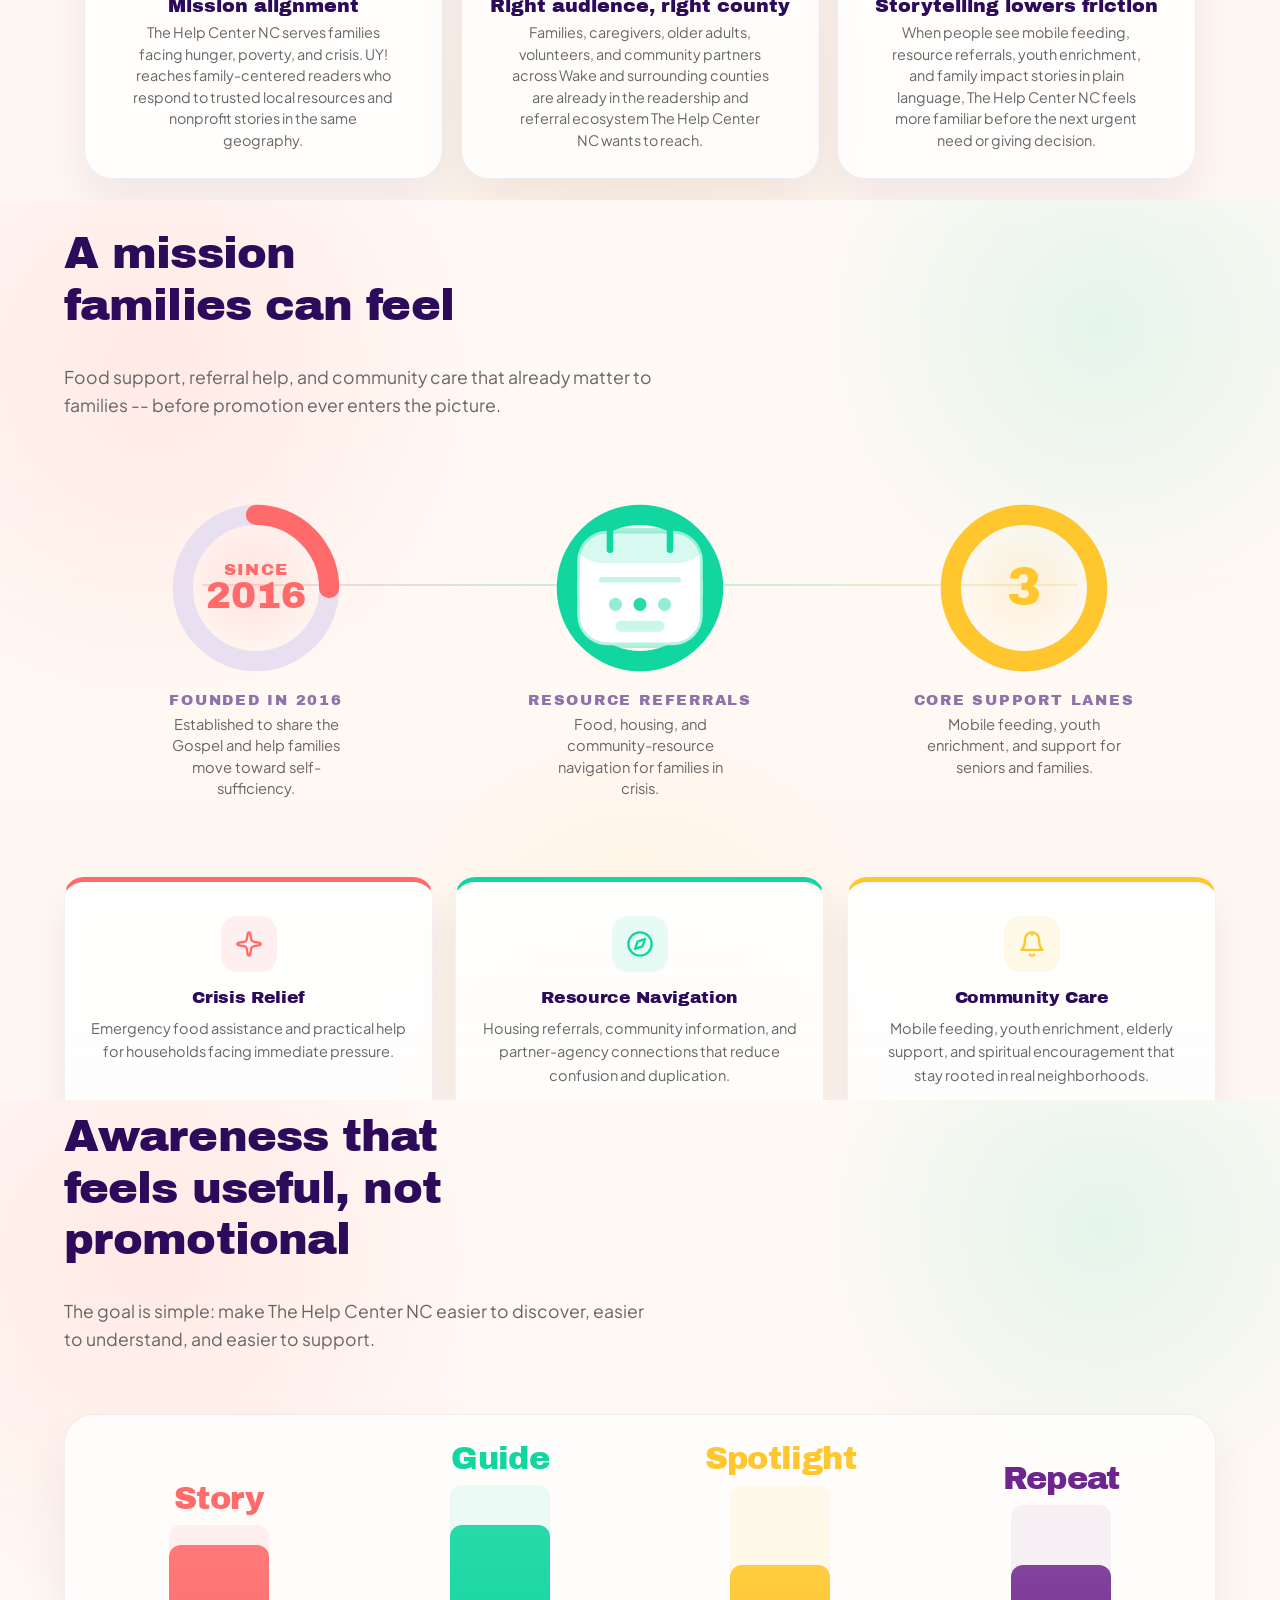
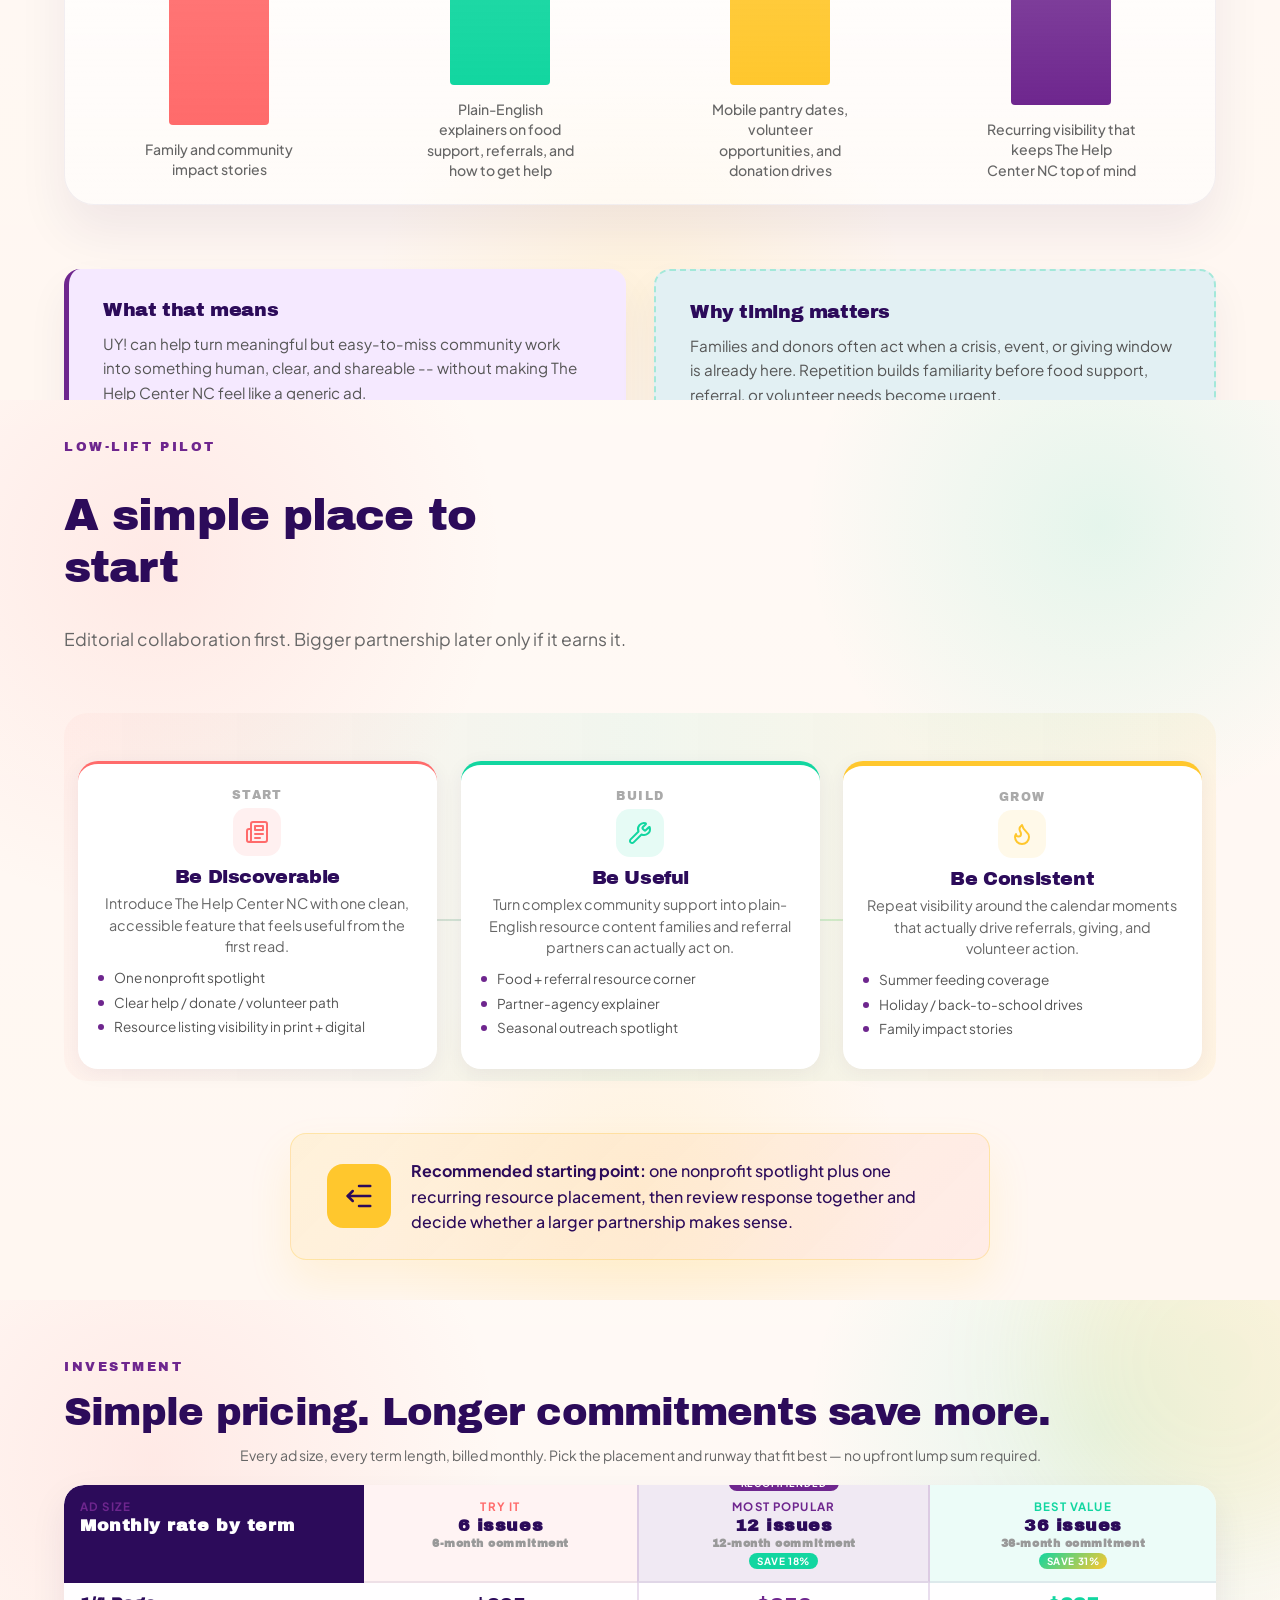
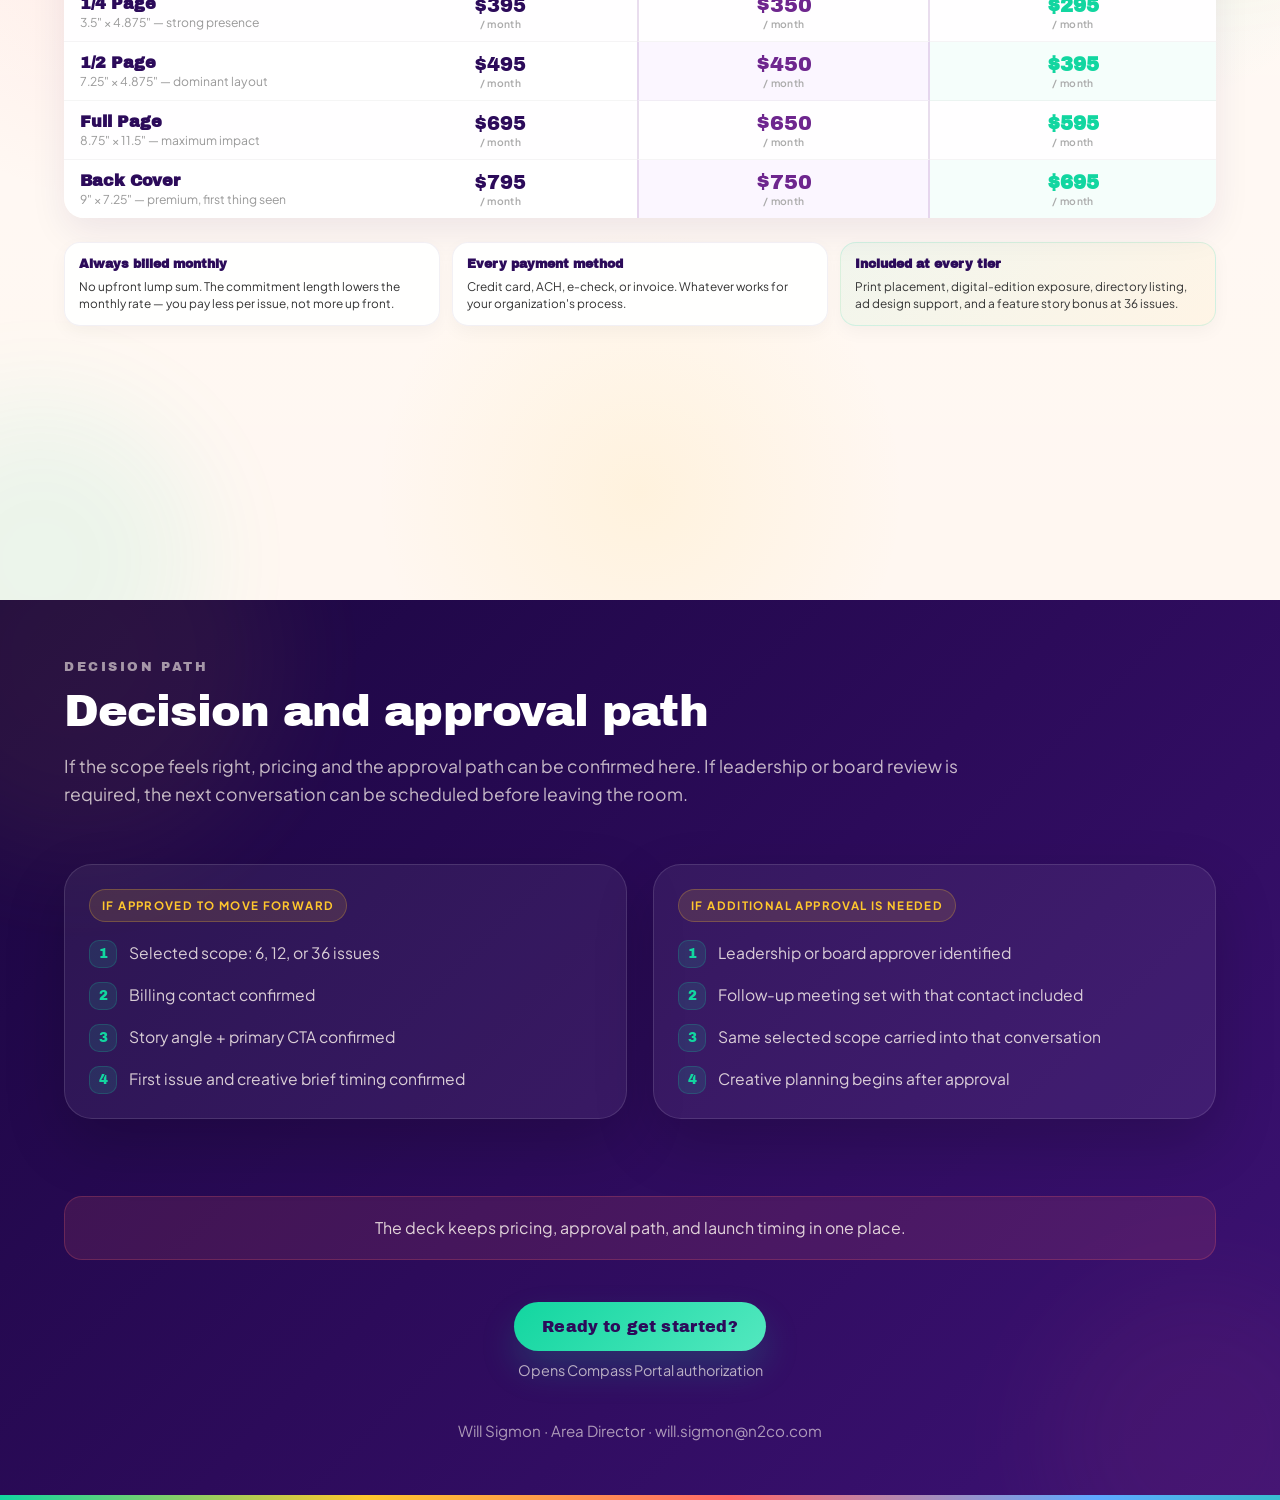
==== commit 151d544e: "fix(decks): correct ad sizes to match N2 spec sheet - Quarter Page → 1/4 Page (3.5" × 4.875") - Half" ====
--- a/public/deck/helpcenternc/index.html
+++ b/public/deck/helpcenternc/index.html
@@ -190,20 +190,13 @@
 .float-shape,
 .rainbow-bar,
 .cover-gradient-strip,
-.s8-rainbow,
-.s8-preview-stripes span {
+.s8-rainbow {
   animation: none !important;
 }
 
 .cover-aside,
 .s4-context-card,
-.s5-fit-panel,
-.s5-fit-badge,
-.s6-panel,
-.s6-hub,
 .s7-step,
-.s8-question-card,
-.s8-preview-card,
 .s9-plan,
 .s10-card {
   -webkit-backdrop-filter: none !important;
@@ -946,419 +939,6 @@
 }
 
 /* ================================================================
-   SLIDE 5 — AUDIENCE FIT
-   ================================================================ */
-.s5-fit-layout {
-  display: grid;
-  grid-template-columns: minmax(0, 1fr) 220px minmax(0, 1fr);
-  gap: 28px;
-  align-items: center;
-  max-width: 1040px;
-  margin: 0 auto 28px;
-  position: relative;
-}
-.s5-fit-layout::before {
-  content: '';
-  position: absolute;
-  left: 50%;
-  top: 50%;
-  width: 320px;
-  height: 190px;
-  transform: translate(-50%, -50%);
-  border-radius: 999px;
-  background: radial-gradient(circle, rgba(255,199,45,0.16), rgba(255,199,45,0.04) 52%, transparent 72%);
-  pointer-events: none;
-  z-index: 0;
-}
-.s5-fit-layout::after {
-  content: '';
-  position: absolute;
-  left: 18%;
-  right: 18%;
-  top: 50%;
-  height: 2px;
-  transform: translateY(-50%);
-  background: linear-gradient(90deg, rgba(110,38,142,0.2), rgba(255,199,45,0.4), rgba(18,214,160,0.2));
-  z-index: 0;
-}
-.s5-fit-panel {
-  position: relative;
-  min-height: 264px;
-  padding: 30px 32px;
-  border-radius: 28px;
-  overflow: hidden;
-  box-shadow: 0 20px 48px rgba(44,11,90,0.06);
-  z-index: 1;
-}
-.s5-fit-panel::after {
-  content: '';
-  position: absolute;
-  top: 50%;
-  width: 220px;
-  height: 220px;
-  border-radius: 50%;
-  transform: translateY(-50%);
-  pointer-events: none;
-}
-.s5-fit-panel--left {
-  background: linear-gradient(180deg, rgba(245,233,255,0.95), rgba(255,255,255,0.98));
-  border: 2px solid rgba(110,38,142,0.22);
-}
-.s5-fit-panel--left::after {
-  right: -78px;
-  background: rgba(110,38,142,0.06);
-  border: 2px solid rgba(110,38,142,0.12);
-}
-.s5-fit-panel--right {
-  background: linear-gradient(180deg, rgba(232,249,243,0.95), rgba(255,255,255,0.98));
-  border: 2px solid rgba(18,214,160,0.22);
-}
-.s5-fit-panel--right::after {
-  left: -78px;
-  background: rgba(18,214,160,0.06);
-  border: 2px solid rgba(18,214,160,0.12);
-}
-.s5-fit-header {
-  position: relative;
-  z-index: 1;
-  margin-bottom: 18px;
-}
-.s5-fit-kicker {
-  display: inline-block;
-  font-size: 0.68rem;
-  font-weight: 700;
-  letter-spacing: 0.14em;
-  text-transform: uppercase;
-  color: rgba(44,11,90,0.48);
-  margin-bottom: 10px;
-}
-.s5-fit-title {
-  font-family: var(--display);
-  font-size: 1.42rem;
-  line-height: 1.05;
-  letter-spacing: -0.02em;
-  margin-bottom: 10px;
-}
-.s5-fit-subtitle {
-  font-size: 0.92rem;
-  color: #666;
-  line-height: 1.5;
-  max-width: 26ch;
-}
-.s5-fit-list {
-  position: relative;
-  z-index: 1;
-  list-style: none;
-  display: grid;
-  gap: 13px;
-}
-.s5-fit-list li {
-  display: flex;
-  align-items: flex-start;
-  gap: 12px;
-  font-size: 0.95rem;
-  line-height: 1.45;
-  color: #3f3f3f;
-  font-weight: 500;
-}
-.s5-fit-list li::before {
-  content: '';
-  width: 10px;
-  height: 10px;
-  border-radius: 50%;
-  flex-shrink: 0;
-  margin-top: 0.32rem;
-}
-.s5-fit-panel--left .s5-fit-title { color: var(--purple-sec); }
-.s5-fit-panel--left .s5-fit-list li::before { background: var(--purple-sec); }
-.s5-fit-panel--right .s5-fit-title { color: var(--teal); }
-.s5-fit-panel--right .s5-fit-list li::before { background: var(--teal); }
-.s5-fit-badge-wrap {
-  display: flex;
-  justify-content: center;
-}
-.s5-fit-badge {
-  width: 240px;
-  padding: 24px 20px;
-  border-radius: 30px;
-  text-align: center;
-  background:
-    linear-gradient(180deg, rgba(255,247,241,0.98), rgba(255,255,255,0.98)),
-    radial-gradient(circle at top, rgba(255,199,45,0.12), transparent 52%);
-  border: 1.5px solid rgba(44,11,90,0.14);
-  box-shadow: 0 18px 40px rgba(44,11,90,0.08);
-  position: relative;
-  z-index: 1;
-}
-.s5-fit-badge-label {
-  display: block;
-  font-size: 0.72rem;
-  font-weight: 700;
-  letter-spacing: 0.14em;
-  text-transform: uppercase;
-  color: rgba(44,11,90,0.55);
-  margin-bottom: 10px;
-}
-.s5-fit-badge-title {
-  font-family: var(--display);
-  font-size: 1.5rem;
-  line-height: 1.02;
-  color: var(--dark);
-  margin-bottom: 12px;
-}
-.s5-fit-badge-copy {
-  font-size: 0.88rem;
-  color: #555;
-  line-height: 1.45;
-  max-width: 22ch;
-  margin: 0 auto;
-}
-
-.s5-callout {
-  padding: 24px 36px;
-  border-radius: 16px;
-  background: linear-gradient(180deg, rgba(255,199,45,0.14), rgba(255,247,241,0.92));
-  border: 1px solid rgba(255,199,45,0.35);
-  font-weight: 500;
-  font-size: 1rem;
-  line-height: 1.7;
-  color: var(--dark);
-  text-align: center;
-  max-width: 760px;
-  margin: 0 auto;
-  box-shadow: 0 18px 36px rgba(255,199,45,0.12);
-}
-
-.s6-fit-layout {
-  display: grid;
-  grid-template-columns: minmax(0, 1fr) 220px minmax(0, 1fr);
-  gap: 28px;
-  align-items: center;
-  max-width: 1080px;
-  margin: 18px auto 28px;
-  position: relative;
-}
-
-.s6-fit-layout::before {
-  content: '';
-  position: absolute;
-  left: 18%;
-  right: 18%;
-  top: 50%;
-  height: 2px;
-  transform: translateY(-50%);
-  background: linear-gradient(90deg, rgba(110,38,142,0.22), rgba(255,199,45,0.42), rgba(18,214,160,0.22));
-  z-index: 0;
-}
-
-.s6-panel {
-  position: relative;
-  z-index: 1;
-  padding: 30px 30px 28px;
-  border-radius: 28px;
-  background: linear-gradient(180deg, rgba(255,255,255,0.95), rgba(255,255,255,0.9));
-  border: 1px solid rgba(44,11,90,0.08);
-  box-shadow: 0 24px 48px rgba(44,11,90,0.08);
-  min-height: 290px;
-}
-
-.s6-panel--left {
-  background: linear-gradient(180deg, rgba(245,233,255,0.96), rgba(255,255,255,0.92));
-  border-color: rgba(110,38,142,0.18);
-}
-
-.s6-panel--right {
-  background: linear-gradient(180deg, rgba(226,240,243,0.96), rgba(255,255,255,0.92));
-  border-color: rgba(18,214,160,0.18);
-}
-
-.s6-panel-kicker {
-  display: inline-block;
-  font-size: 0.68rem;
-  font-weight: 700;
-  letter-spacing: 0.14em;
-  text-transform: uppercase;
-  margin-bottom: 10px;
-}
-
-.s6-panel--left .s6-panel-kicker { color: var(--purple-sec); }
-.s6-panel--right .s6-panel-kicker { color: var(--teal); }
-
-.s6-panel-title {
-  font-family: var(--display);
-  font-size: 1.38rem;
-  line-height: 1.08;
-  color: var(--dark);
-  margin-bottom: 18px;
-}
-
-.s6-chip-grid {
-  display: flex;
-  flex-wrap: wrap;
-  gap: 10px;
-  margin-bottom: 22px;
-}
-
-.s6-chip {
-  display: inline-flex;
-  align-items: center;
-  justify-content: center;
-  padding: 10px 16px;
-  border-radius: 999px;
-  background: rgba(255,255,255,0.95);
-  font-family: var(--display);
-  font-size: 0.95rem;
-  color: var(--dark);
-  box-shadow: 0 10px 20px rgba(44,11,90,0.08);
-}
-
-.s6-summary {
-  padding-top: 16px;
-  border-top: 1px solid rgba(44,11,90,0.1);
-  font-size: 0.94rem;
-  color: #555;
-  line-height: 1.6;
-}
-
-.s6-hub-wrap {
-  display: flex;
-  justify-content: center;
-  position: relative;
-  z-index: 1;
-}
-
-.s6-hub {
-  width: 220px;
-  min-height: 220px;
-  padding: 22px 20px;
-  border-radius: 50%;
-  display: flex;
-  flex-direction: column;
-  align-items: center;
-  justify-content: center;
-  text-align: center;
-  background:
-    radial-gradient(circle at top, rgba(255,255,255,0.96), rgba(255,247,241,0.98)),
-    linear-gradient(180deg, rgba(255,199,45,0.08), rgba(255,255,255,0));
-  border: 2px solid rgba(255,199,45,0.34);
-  box-shadow: 0 26px 50px rgba(44,11,90,0.1);
-  position: relative;
-}
-
-.s6-hub::before,
-.s6-hub::after {
-  content: '';
-  position: absolute;
-  border-radius: 50%;
-  pointer-events: none;
-}
-
-.s6-hub::before {
-  inset: -14px;
-  border: 1px dashed rgba(255,199,45,0.4);
-}
-
-.s6-hub::after {
-  inset: -28px;
-  background: radial-gradient(circle, rgba(255,199,45,0.14), transparent 72%);
-  z-index: -1;
-}
-
-.s6-hub-kicker {
-  font-size: 0.7rem;
-  font-weight: 700;
-  letter-spacing: 0.16em;
-  text-transform: uppercase;
-  color: rgba(44,11,90,0.52);
-  margin-bottom: 8px;
-}
-
-.s6-hub-title {
-  font-family: var(--display);
-  font-size: 1.6rem;
-  line-height: 1.02;
-  color: var(--dark);
-  margin-bottom: 12px;
-}
-
-.s6-hub-copy {
-  font-size: 0.88rem;
-  color: #555;
-  line-height: 1.5;
-  max-width: 16ch;
-}
-
-/* ================================================================
-   SLIDE 6 — GEOGRAPHY (SVG map)
-   ================================================================ */
-.s6-map-wrap {
-  display: flex;
-  align-items: center;
-  justify-content: center;
-  position: relative;
-  margin-bottom: 32px;
-}
-.s6-map-svg { width: 100%; max-width: 800px; height: 400px; }
-
-.s6-map-line {
-  stroke-dasharray: 200;
-  stroke-dashoffset: 200;
-  transition: none;
-}
-.s6-map-line.animate {
-  transition: stroke-dashoffset 1.2s var(--ease-out-expo);
-  stroke-dashoffset: 0;
-}
-.s6-map-dot {
-  r: 0;
-  transition: none;
-}
-.s6-map-dot.animate {
-  transition: r 0.5s var(--spring);
-}
-.s6-map-label {
-  font-family: var(--sans);
-  font-size: 16px;
-  font-weight: 600;
-  opacity: 0;
-  transition: opacity 0.5s ease;
-}
-.s6-map-label.animate { opacity: 1; }
-
-.s6-legend {
-  display: flex;
-  gap: 32px;
-  justify-content: center;
-  margin-bottom: 24px;
-}
-.s6-legend-item {
-  display: flex;
-  align-items: center;
-  gap: 8px;
-  font-size: 1rem;
-  font-weight: 500;
-  color: #555;
-}
-.s6-legend-swatch {
-  width: 14px; height: 14px;
-  border-radius: 4px;
-}
-
-.s6-callout {
-  padding: 24px 36px;
-  border-radius: 16px;
-  background: rgba(255,199,45,0.12);
-  border: 1px solid rgba(255,199,45,0.35);
-  font-weight: 500;
-  font-size: 1rem;
-  line-height: 1.7;
-  color: var(--dark);
-  text-align: center;
-  max-width: 800px;
-  margin: 0 auto;
-}
-
-/* ================================================================
    SLIDE 7 — PARTNERSHIP (staircase)
    ================================================================ */
 .s7-staircase {
@@ -1498,93 +1078,11 @@
   background: linear-gradient(135deg, #1a0640 0%, var(--dark) 50%, #3D1275 100%);
 }
 
-.s8-layout {
-  display: grid;
-  grid-template-columns: 1fr 1fr;
-  gap: 40px;
-  position: relative;
-  z-index: 2;
-  height: 100%;
-}
-.s8-left, .s8-right { display: flex; flex-direction: column; justify-content: center; }
-
 .s8-title {
   font-size: clamp(2.5rem, 3.5vw, 2.8rem);
   color: #fff;
   margin-bottom: 24px;
   line-height: 1.15;
-}
-
-.s8-personal {
-  font-size: 1rem;
-  color: rgba(255,247,241,0.75);
-  line-height: 1.8;
-  max-width: 480px;
-  margin-bottom: 24px;
-}
-
-.s8-contact {
-  font-size: 1rem;
-  color: rgba(255,247,241,0.6);
-  line-height: 1.8;
-  margin-top: 16px;
-  padding-top: 16px;
-  border-top: 1px solid rgba(255,255,255,0.1);
-}
-.s8-contact strong {
-  color: #fff;
-  font-size: 1.1rem;
-}
-
-.s8-steps {
-  list-style: none;
-  display: flex;
-  flex-direction: column;
-  gap: 14px;
-  margin-bottom: 24px;
-}
-.s8-step-item {
-  display: flex;
-  align-items: flex-start;
-  gap: 14px;
-}
-.s8-step-arrow {
-  flex-shrink: 0;
-  width: 34px; height: 34px;
-  border-radius: 8px;
-  background: rgba(18,214,160,0.15);
-  display: flex;
-  align-items: center;
-  justify-content: center;
-  font-family: var(--display);
-  font-size: 0.8rem;
-  color: var(--teal);
-}
-.s8-step-text {
-  font-size: 0.95rem;
-  color: rgba(255,247,241,0.75);
-  line-height: 1.5;
-}
-
-/* CTA breathing text */
-.s8-cta-wrap {
-  padding: 18px 24px;
-  background: rgba(255,107,107,0.1);
-  border: 1px solid rgba(255,107,107,0.2);
-  border-radius: 16px;
-  text-align: center;
-}
-.s8-cta-text {
-  font-size: 0.98rem;
-  font-style: italic;
-  color: var(--coral);
-  line-height: 1.35;
-  font-weight: 500;
-  animation: breathe 4s ease-in-out infinite;
-}
-@keyframes breathe {
-  0%, 100% { opacity: 0.85; transform: scale(1); }
-  50% { opacity: 1; transform: scale(1.015); }
 }
 
 .s8-rainbow {
@@ -1597,149 +1095,6 @@
   z-index: 10;
 }
 
-
-/* ================================================================
-   SLIDES 8–10 — CLOSE FLOW
-   ================================================================ */
-.s8-prompt-grid {
-  display: grid;
-  grid-template-columns: 1.05fr 0.95fr;
-  gap: 28px;
-  align-items: stretch;
-  position: relative;
-  z-index: 2;
-}
-.s8-question-card,
-.s8-preview-card {
-  background: rgba(255, 255, 255, 0.06);
-  border: 1px solid rgba(255, 255, 255, 0.12);
-  border-radius: 28px;
-  padding: 24px;
-  backdrop-filter: blur(12px);
-  box-shadow: 0 24px 60px rgba(0,0,0,0.18);
-}
-.s8-card-label {
-  display: inline-flex;
-  align-items: center;
-  gap: 8px;
-  padding: 8px 12px;
-  border-radius: 999px;
-  background: rgba(18,214,160,0.12);
-  border: 1px solid rgba(18,214,160,0.2);
-  color: var(--teal);
-  font-size: 0.72rem;
-  font-weight: 700;
-  text-transform: uppercase;
-  letter-spacing: 0.12em;
-  margin-bottom: 18px;
-}
-.s8-prompt-list {
-  list-style: none;
-  display: flex;
-  flex-direction: column;
-  gap: 14px;
-}
-.s8-prompt-item {
-  display: flex;
-  align-items: flex-start;
-  gap: 12px;
-  color: rgba(255,247,241,0.82);
-  line-height: 1.6;
-  font-size: 0.98rem;
-}
-.s8-prompt-dot {
-  flex-shrink: 0;
-  width: 26px;
-  height: 26px;
-  border-radius: 50%;
-  background: rgba(255,255,255,0.08);
-  border: 1px solid rgba(255,255,255,0.12);
-  color: var(--gold);
-  display: inline-flex;
-  align-items: center;
-  justify-content: center;
-  font-size: 0.8rem;
-  font-weight: 700;
-  margin-top: 1px;
-}
-.s8-preview-shell {
-  max-width: 240px;
-  margin: 0 auto 18px;
-}
-.s8-preview-mag {
-  aspect-ratio: 8.5 / 11;
-  border-radius: 24px;
-  background: linear-gradient(160deg, rgba(255,255,255,0.97) 0%, rgba(255,247,241,0.92) 100%);
-  border: 1px solid rgba(255,255,255,0.45);
-  box-shadow: 0 24px 50px rgba(0,0,0,0.24);
-  padding: 22px 20px;
-  position: relative;
-  overflow: hidden;
-}
-.s8-preview-mag::after {
-  content: '';
-  position: absolute;
-  inset: auto -30px -30px auto;
-  width: 180px;
-  height: 180px;
-  border-radius: 50%;
-  background: radial-gradient(circle, rgba(18,214,160,0.18), transparent 70%);
-}
-.s8-preview-kicker {
-  font-size: 0.72rem;
-  font-weight: 700;
-  letter-spacing: 0.14em;
-  text-transform: uppercase;
-  color: var(--purple-sec);
-  margin-bottom: 16px;
-}
-.s8-preview-mark {
-  display: inline-flex;
-  align-items: center;
-  justify-content: center;
-  background: var(--coral);
-  color: #fff;
-  font-family: var(--display);
-  font-size: 1.45rem;
-  line-height: 1;
-  padding: 10px 16px;
-  border-radius: 14px;
-  margin-bottom: 18px;
-  box-shadow: 0 12px 24px rgba(255,107,107,0.28);
-}
-.s8-preview-title {
-  font-family: var(--display);
-  font-size: 1.35rem;
-  line-height: 1.1;
-  color: var(--dark);
-  margin-bottom: 12px;
-}
-.s8-preview-copy {
-  font-size: 0.92rem;
-  line-height: 1.55;
-  color: #555;
-  max-width: 20ch;
-}
-.s8-preview-stripes {
-  display: grid;
-  gap: 10px;
-  margin-top: 20px;
-}
-.s8-preview-stripes span {
-  display: block;
-  height: 10px;
-  border-radius: 999px;
-  background: rgba(44,11,90,0.08);
-}
-.s8-preview-stripes span:nth-child(2) { width: 86%; background: rgba(18,214,160,0.15); }
-.s8-preview-stripes span:nth-child(3) { width: 64%; background: rgba(255,199,45,0.18); }
-.s8-preview-note {
-  color: rgba(255,247,241,0.74);
-  line-height: 1.65;
-  text-align: center;
-  max-width: 32ch;
-  margin: 0 auto;
-}
 
 .pricing-slide-inner {
   justify-content: flex-start;
@@ -2241,21 +1596,15 @@
   .cover-aside { max-width: 520px; }
   .s3-infographic { grid-template-columns: repeat(3, 1fr); gap: 20px; }
   .s4-chart { grid-template-columns: repeat(2, 1fr); }
-  .s5-fit-layout { grid-template-columns: 1fr; max-width: 720px; }
-  .s5-fit-badge-wrap { max-width: 340px; width: 100%; margin: 0 auto; }
-  .s6-fit-layout { grid-template-columns: 1fr; max-width: 720px; }
   .s7-staircase { grid-template-columns: 1fr; gap: 16px; }
   .s7-step--1, .s7-step--2, .s7-step--3 { max-width: 400px; margin: 0 auto; width: 100%; }
-  .s8-layout { grid-template-columns: 1fr; }
-  .s8-prompt-grid, .s9-grid, .s10-grid { grid-template-columns: 1fr; }
+  .s9-grid, .s10-grid { grid-template-columns: 1fr; }
 }
 
 @media (max-width: 768px) {
   .slide { height: auto; min-height: 100vh; max-height: none; padding: 40px 20px; }
   .s3-infographic { grid-template-columns: 1fr; }
   .s3-infographic::before,
-  .s5-fit-layout::after,
-  .s6-fit-layout::before,
   .s7-staircase::before { display: none; }
   .s3-pillars { grid-template-columns: 1fr; }
   .s4-chart { grid-template-columns: repeat(2, 1fr); }
@@ -2266,12 +1615,6 @@
   .cover-footer { flex-direction: column; gap: 8px; }
   .cover-aside-meta { grid-template-columns: 1fr; }
   .dot-nav { right: 12px; }
-  .s5-fit-layout { gap: 18px; }
-  .s5-fit-panel { min-height: auto; padding: 24px 22px; }
-  .s5-fit-badge { border-radius: 24px; }
-  .s6-panel { min-height: auto; }
-  .s6-hub { border-radius: 28px; min-height: auto; width: 100%; max-width: 320px; }
-  .s6-legend { flex-direction: column; align-items: center; gap: 12px; }
   .s7-step { min-height: auto; }
   .s10-card { padding: 24px 22px; }
   .s9-plan--featured { transform: none; }
@@ -2807,26 +2150,8 @@
         <tbody>
           <tr>
             <td>
-              <span class="td-size-name">Business Card</span>
-              <span class="td-size-desc">~3.5&quot; × 2&quot; — compact visibility</span>
-            </td>
-            <td>
-              <span class="td-price">$275</span>
-              <span class="td-per">/ month</span>
-            </td>
-            <td class="popular-col">
-              <span class="td-price">$225</span>
-              <span class="td-per">/ month</span>
-            </td>
-            <td class="best-value">
-              <span class="td-price">$190</span>
-              <span class="td-per">/ month</span>
-            </td>
-          </tr>
-          <tr>
-            <td>
-              <span class="td-size-name">Quarter Page</span>
-              <span class="td-size-desc">~3.625&quot; × 4.875&quot; — strong presence</span>
+              <span class="td-size-name">1/4 Page</span>
+              <span class="td-size-desc">3.5&quot; × 4.875&quot; — strong presence</span>
             </td>
             <td>
               <span class="td-price">$395</span>
@@ -2843,8 +2168,8 @@
           </tr>
           <tr>
             <td>
-              <span class="td-size-name">Half Page</span>
-              <span class="td-size-desc">~7.375&quot; × 4.875&quot; — dominant layout</span>
+              <span class="td-size-name">1/2 Page</span>
+              <span class="td-size-desc">7.25&quot; × 4.875&quot; — dominant layout</span>
             </td>
             <td>
               <span class="td-price">$495</span>
@@ -2862,7 +2187,7 @@
           <tr>
             <td>
               <span class="td-size-name">Full Page</span>
-              <span class="td-size-desc">~7.375&quot; × 9.875&quot; — maximum impact</span>
+              <span class="td-size-desc">8.75&quot; × 11.5&quot; — maximum impact</span>
             </td>
             <td>
               <span class="td-price">$695</span>
@@ -2880,7 +2205,7 @@
           <tr>
             <td>
               <span class="td-size-name">Back Cover</span>
-              <span class="td-size-desc">Premium placement — first thing seen</span>
+              <span class="td-size-desc">9&quot; × 7.25&quot; — premium, first thing seen</span>
             </td>
             <td>
               <span class="td-price">$795</span>
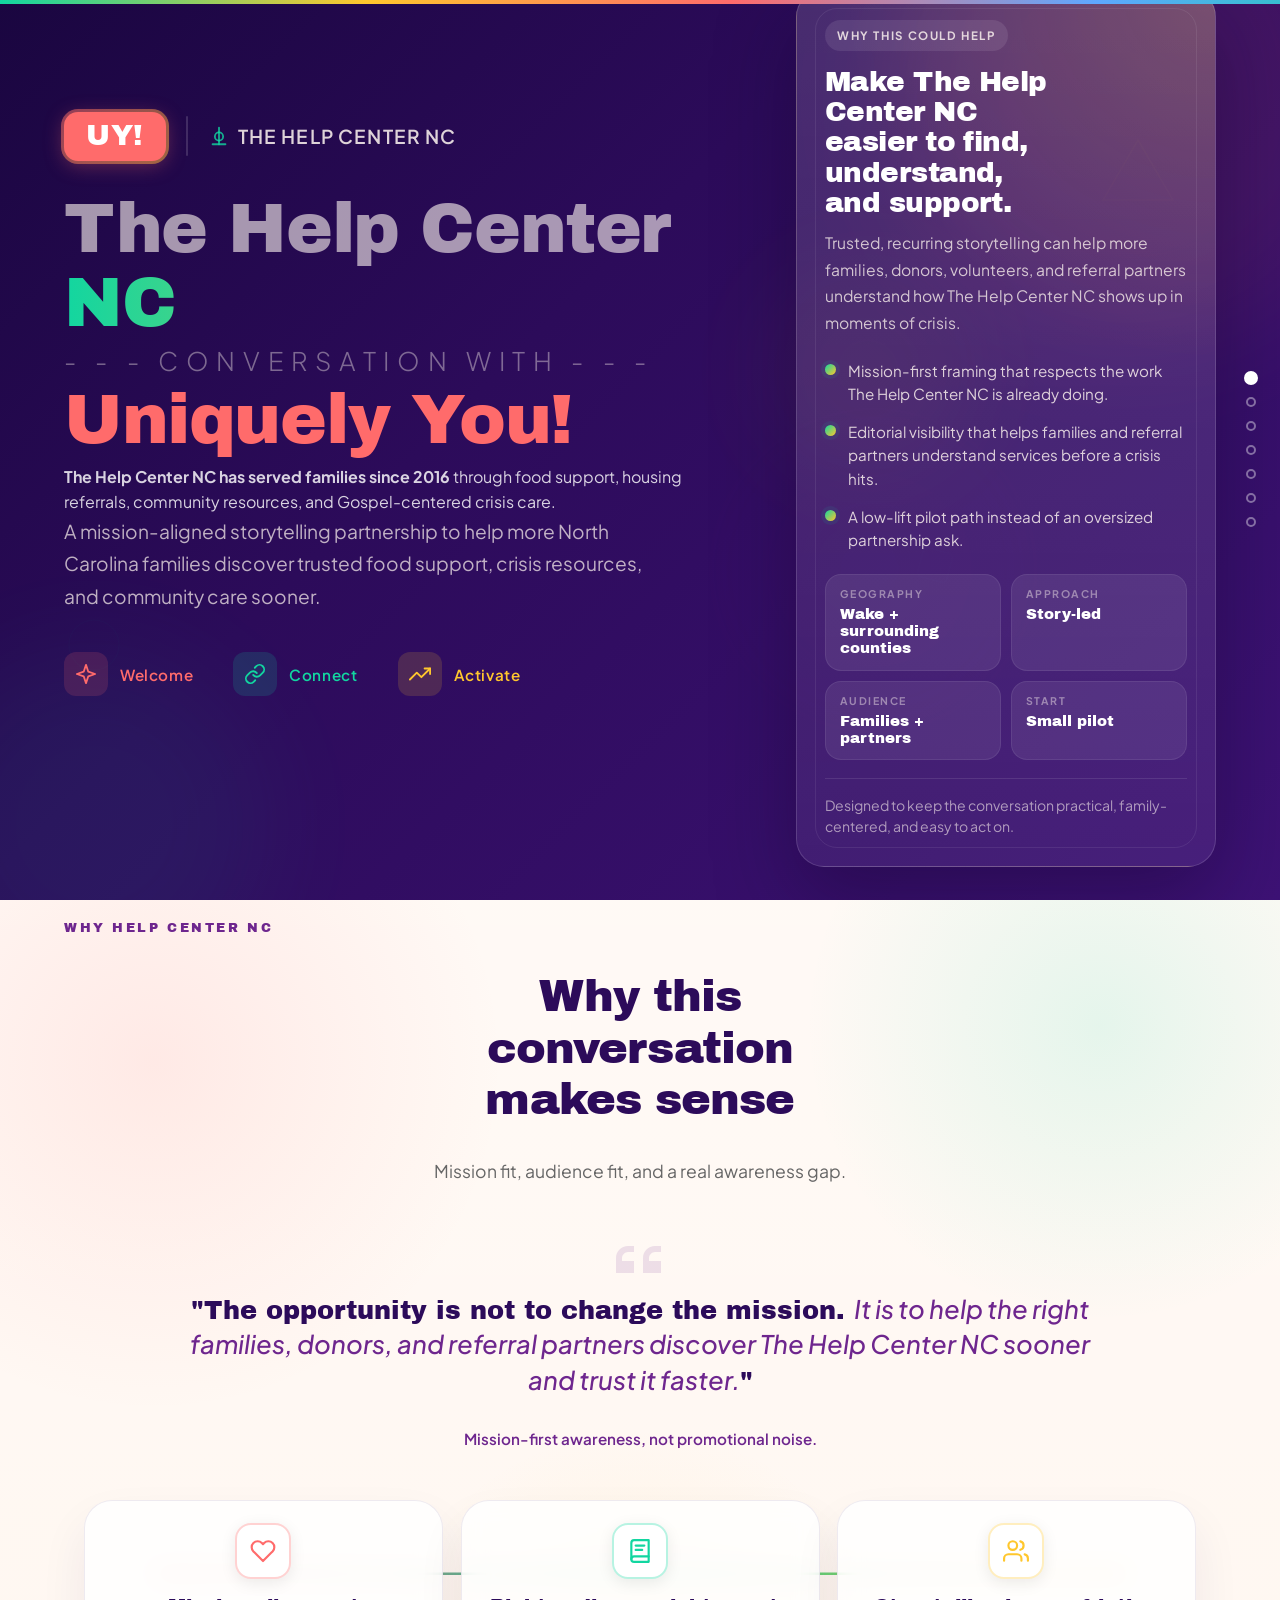
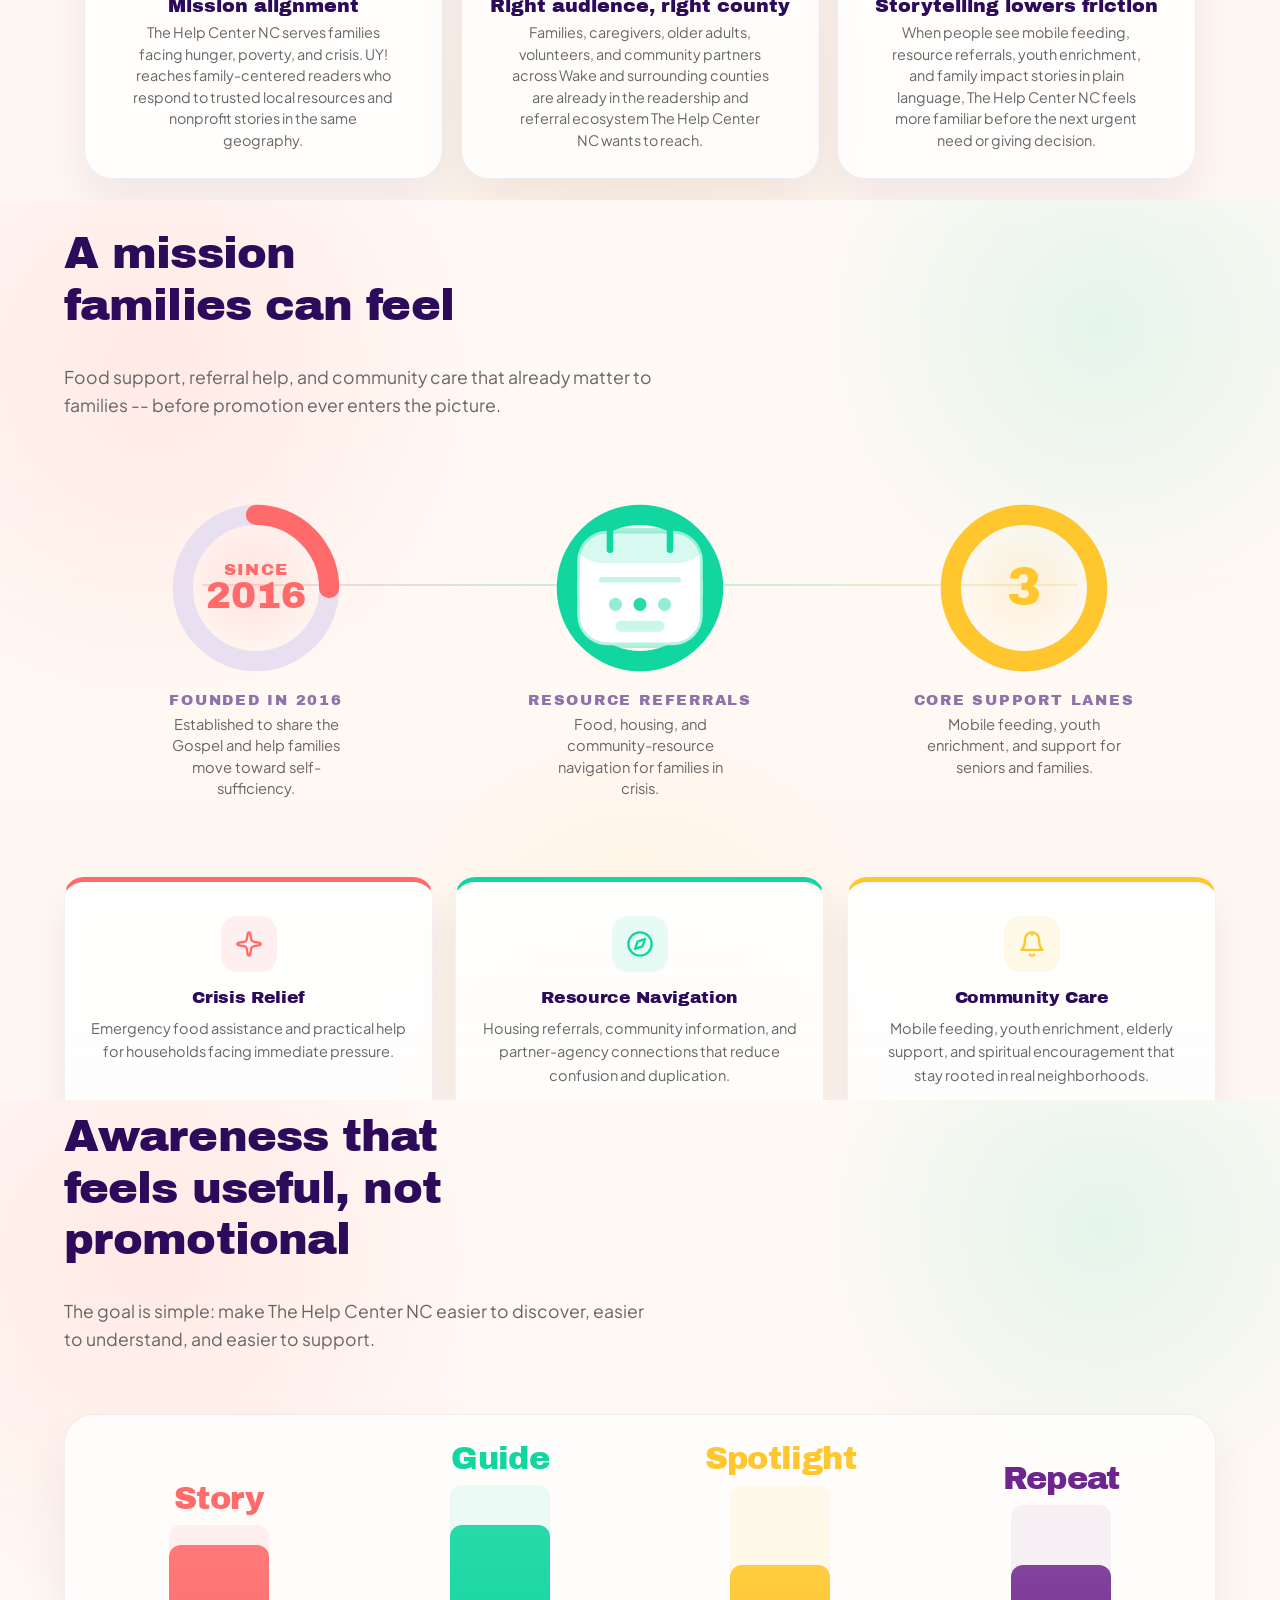
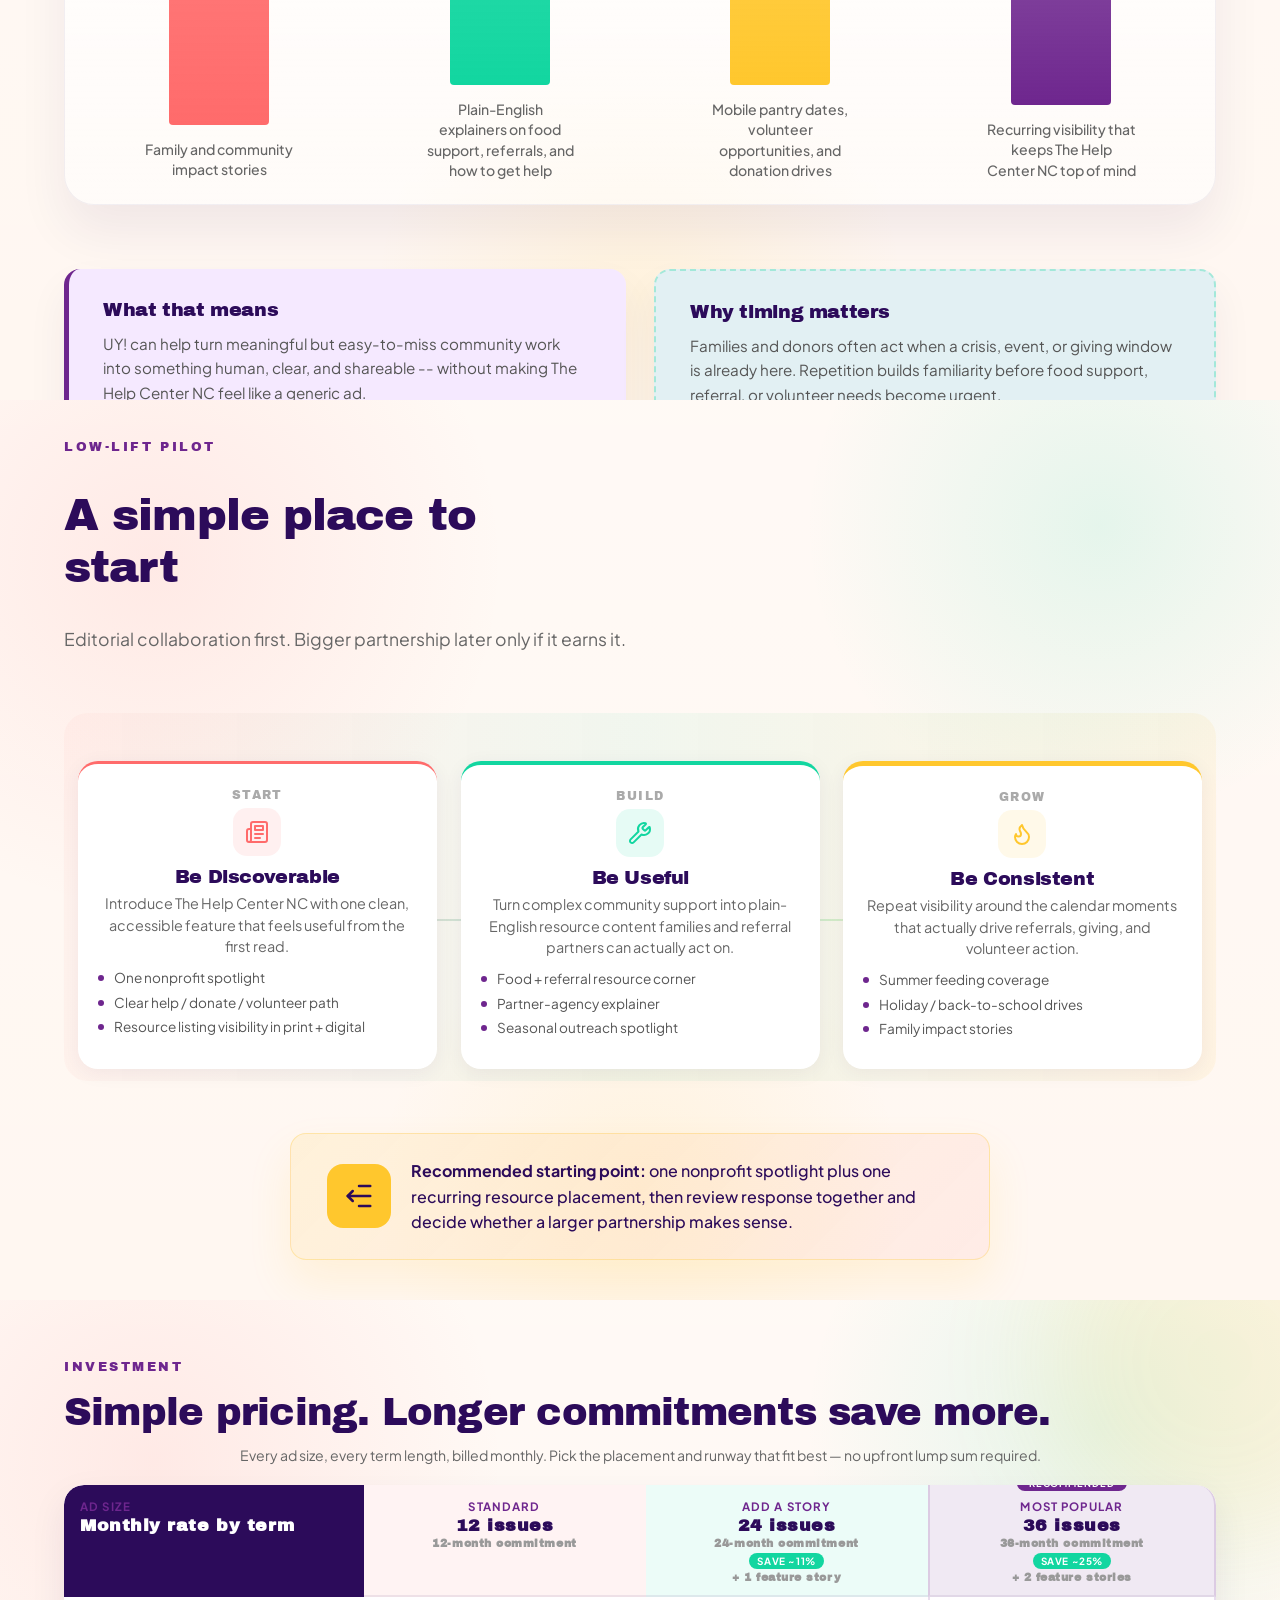
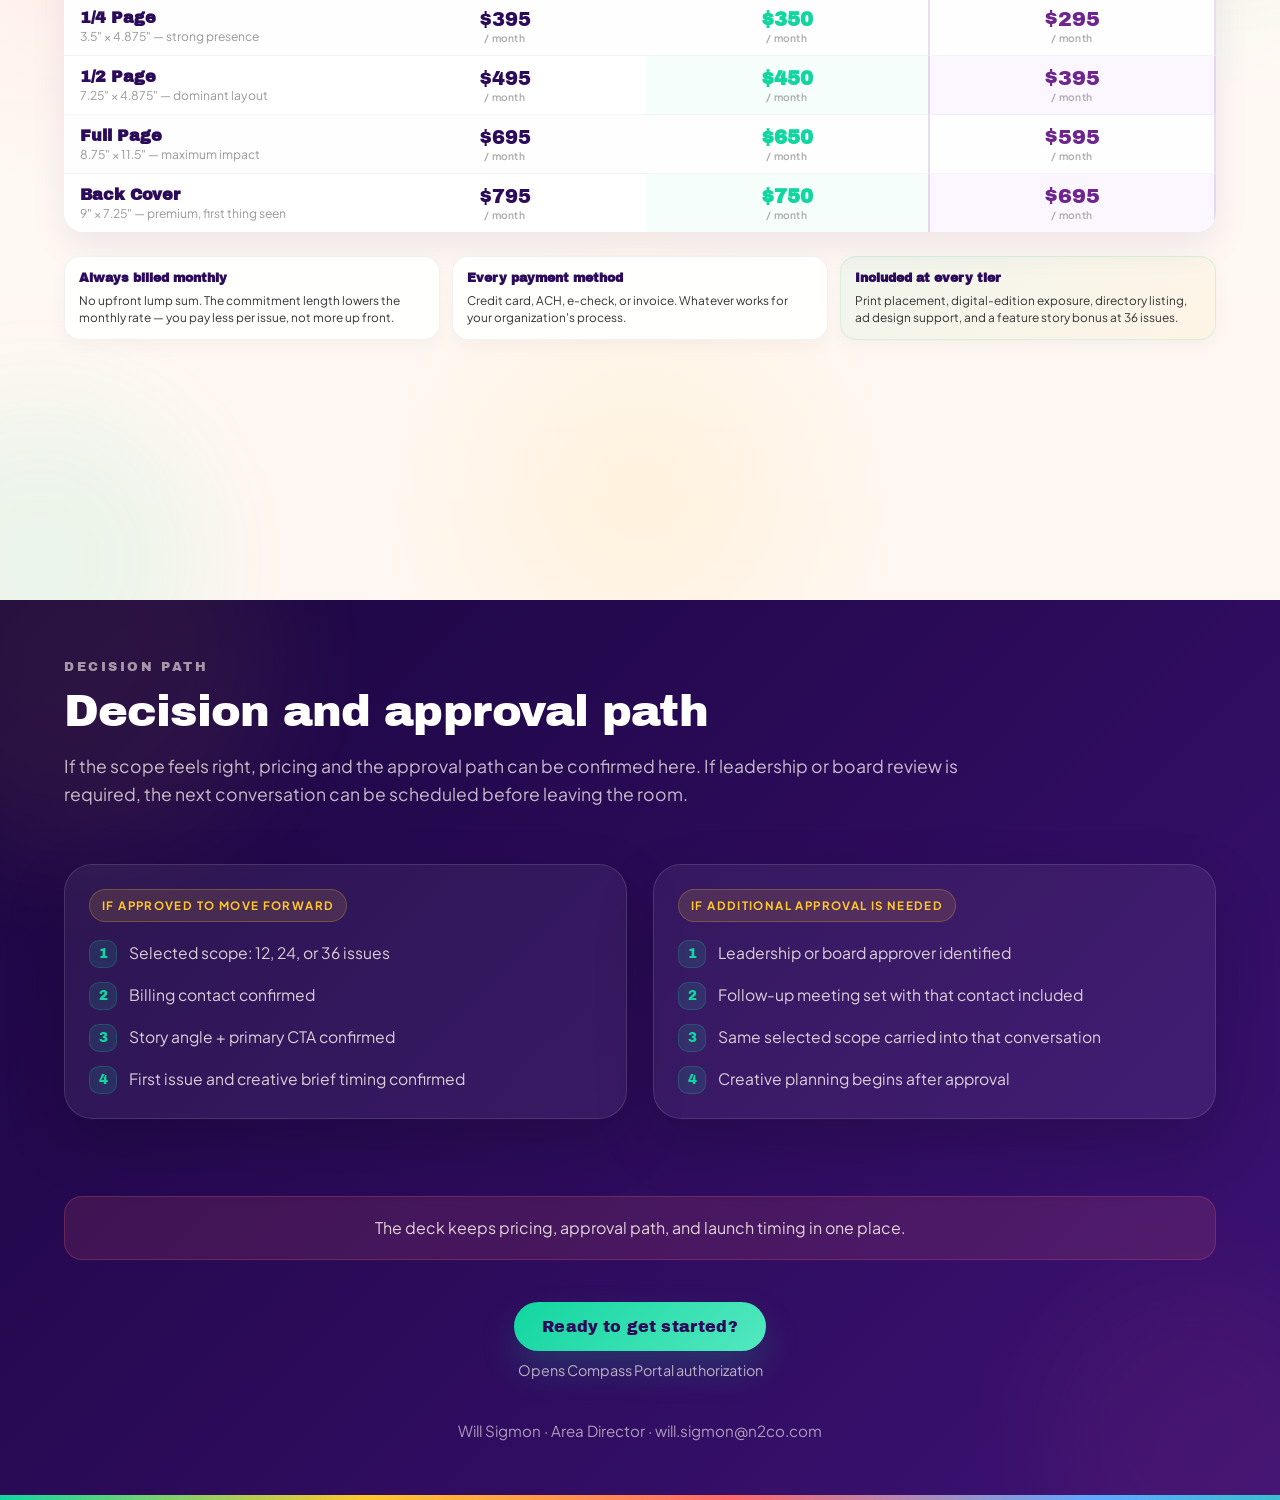
==== commit 8099fb23: "fix(decks): align all decks with N2 training manual - Remove "special needs" (banned per Inclusion S" ====
--- a/public/deck/helpcenternc/index.html
+++ b/public/deck/helpcenternc/index.html
@@ -2129,21 +2129,23 @@
               <span class="th-issues" style="color:#fff;">Monthly rate by term</span>
             </th>
             <th style="background:rgba(255,107,107,0.08);">
-              <span class="th-term" style="color:var(--coral);">Try it</span>
-              <span class="th-issues">6 issues</span>
-              <span class="th-savings">6-month commitment</span>
-            </th>
-            <th class="popular-col">
-              <span class="th-term">Most popular</span>
+              <span class="th-term">Standard</span>
               <span class="th-issues">12 issues</span>
               <span class="th-savings">12-month commitment</span>
-              <span class="th-save-badge">Save 18%</span>
             </th>
-            <th class="best-value-head" style="border-radius:0 20px 0 0;">
-              <span class="th-term" style="color:var(--teal);">Best value</span>
+            <th class="best-value-head">
+              <span class="th-term">Add a story</span>
+              <span class="th-issues">24 issues</span>
+              <span class="th-savings">24-month commitment</span>
+              <span class="th-save-badge">Save ~11%</span>
+              <span class="th-savings">+ 1 feature story</span>
+            </th>
+            <th class="popular-col" style="border-radius:0 20px 0 0;">
+              <span class="th-term">Most popular</span>
               <span class="th-issues">36 issues</span>
               <span class="th-savings">36-month commitment</span>
-              <span class="th-save-badge th-save-badge--gold">Save 31%</span>
+              <span class="th-save-badge">Save ~25%</span>
+              <span class="th-savings">+ 2 feature stories</span>
             </th>
           </tr>
         </thead>
@@ -2157,11 +2159,11 @@
               <span class="td-price">$395</span>
               <span class="td-per">/ month</span>
             </td>
-            <td class="popular-col">
+            <td class="best-value">
               <span class="td-price">$350</span>
               <span class="td-per">/ month</span>
             </td>
-            <td class="best-value">
+            <td class="popular-col">
               <span class="td-price">$295</span>
               <span class="td-per">/ month</span>
             </td>
@@ -2175,11 +2177,11 @@
               <span class="td-price">$495</span>
               <span class="td-per">/ month</span>
             </td>
-            <td class="popular-col">
+            <td class="best-value">
               <span class="td-price">$450</span>
               <span class="td-per">/ month</span>
             </td>
-            <td class="best-value">
+            <td class="popular-col">
               <span class="td-price">$395</span>
               <span class="td-per">/ month</span>
             </td>
@@ -2193,11 +2195,11 @@
               <span class="td-price">$695</span>
               <span class="td-per">/ month</span>
             </td>
-            <td class="popular-col">
+            <td class="best-value">
               <span class="td-price">$650</span>
               <span class="td-per">/ month</span>
             </td>
-            <td class="best-value">
+            <td class="popular-col">
               <span class="td-price">$595</span>
               <span class="td-per">/ month</span>
             </td>
@@ -2211,11 +2213,11 @@
               <span class="td-price">$795</span>
               <span class="td-per">/ month</span>
             </td>
-            <td class="popular-col">
+            <td class="best-value">
               <span class="td-price">$750</span>
               <span class="td-per">/ month</span>
             </td>
-            <td class="best-value">
+            <td class="popular-col">
               <span class="td-price">$695</span>
               <span class="td-per">/ month</span>
             </td>
@@ -2261,7 +2263,7 @@
       <div class="s10-card" data-reveal="left" data-delay="260">
         <div class="s10-card-label">If approved to move forward</div>
         <ul class="s10-list">
-          <li class="s10-item"><span class="s10-num">1</span><span>Selected scope: 6, 12, or 36 issues</span></li>
+          <li class="s10-item"><span class="s10-num">1</span><span>Selected scope: 12, 24, or 36 issues</span></li>
           <li class="s10-item"><span class="s10-num">2</span><span>Billing contact confirmed</span></li>
           <li class="s10-item"><span class="s10-num">3</span><span>Story angle + primary CTA confirmed</span></li>
           <li class="s10-item"><span class="s10-num">4</span><span>First issue and creative brief timing confirmed</span></li>
